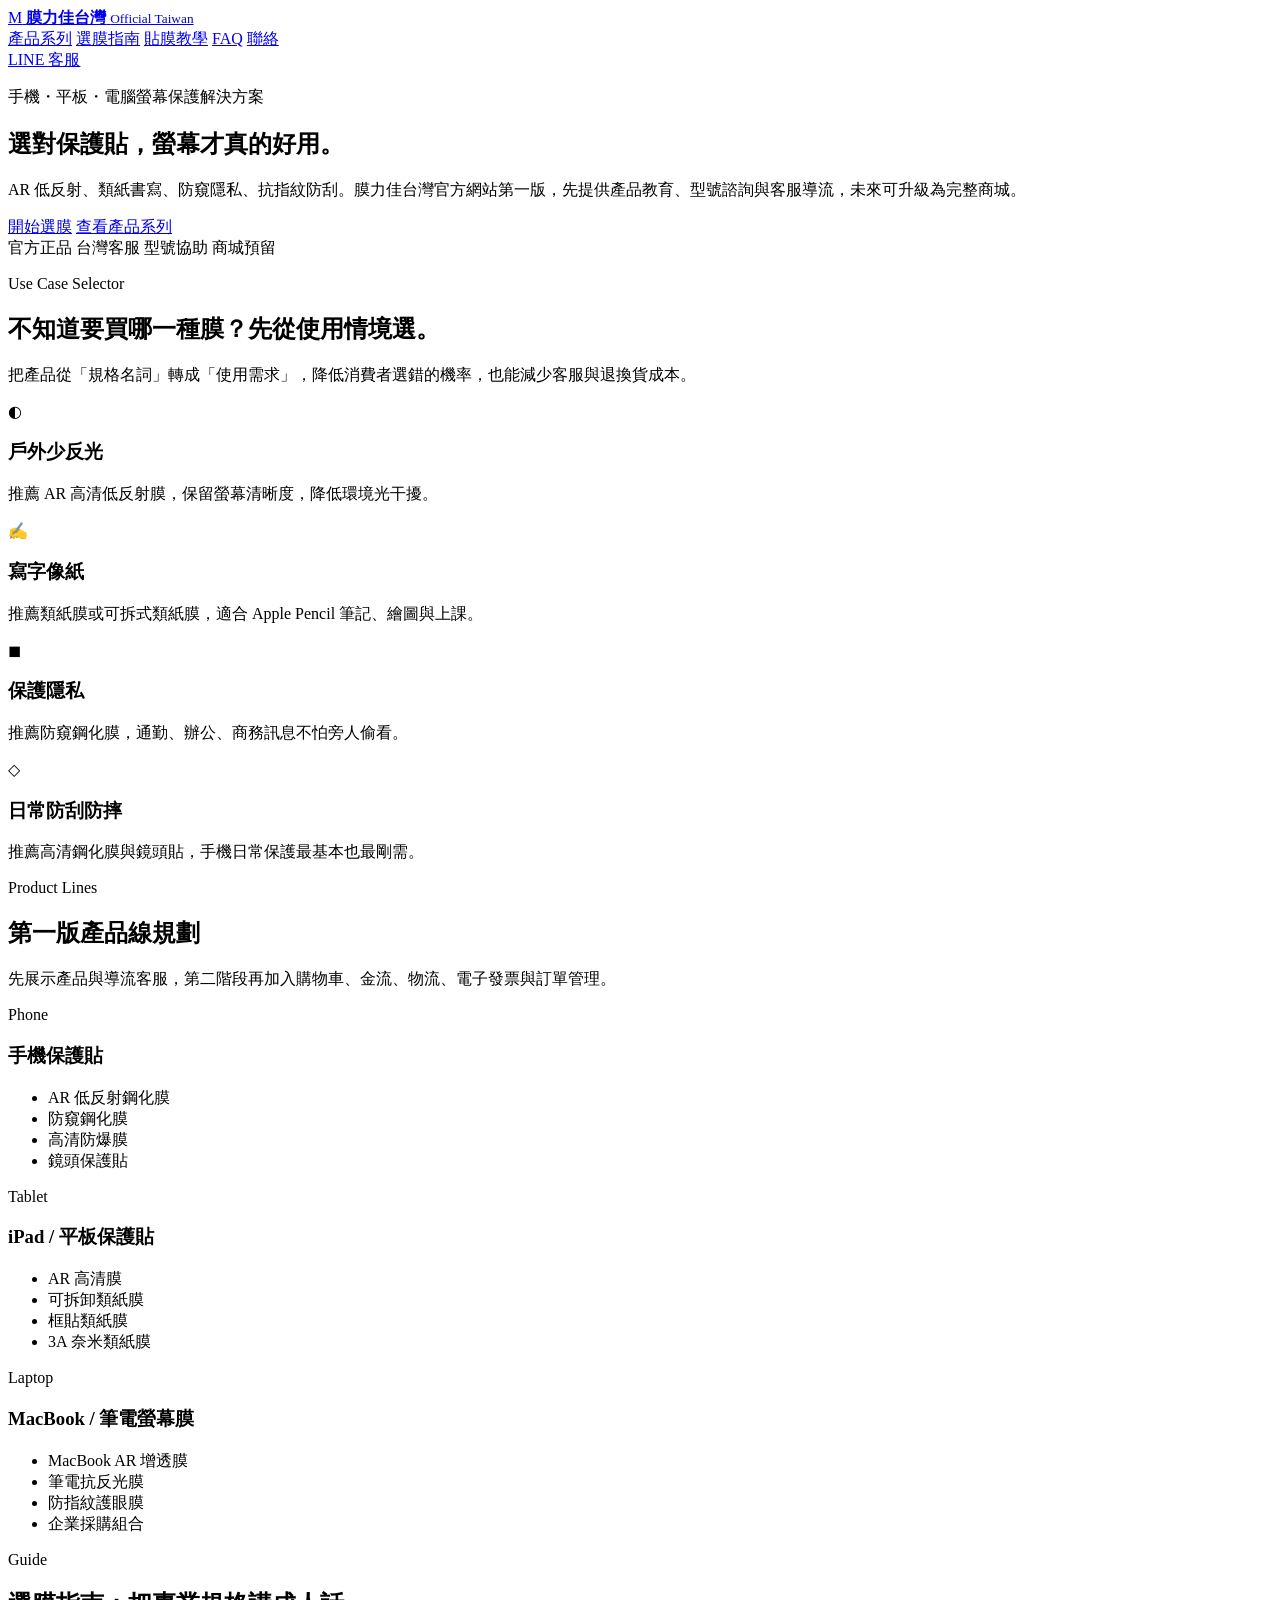
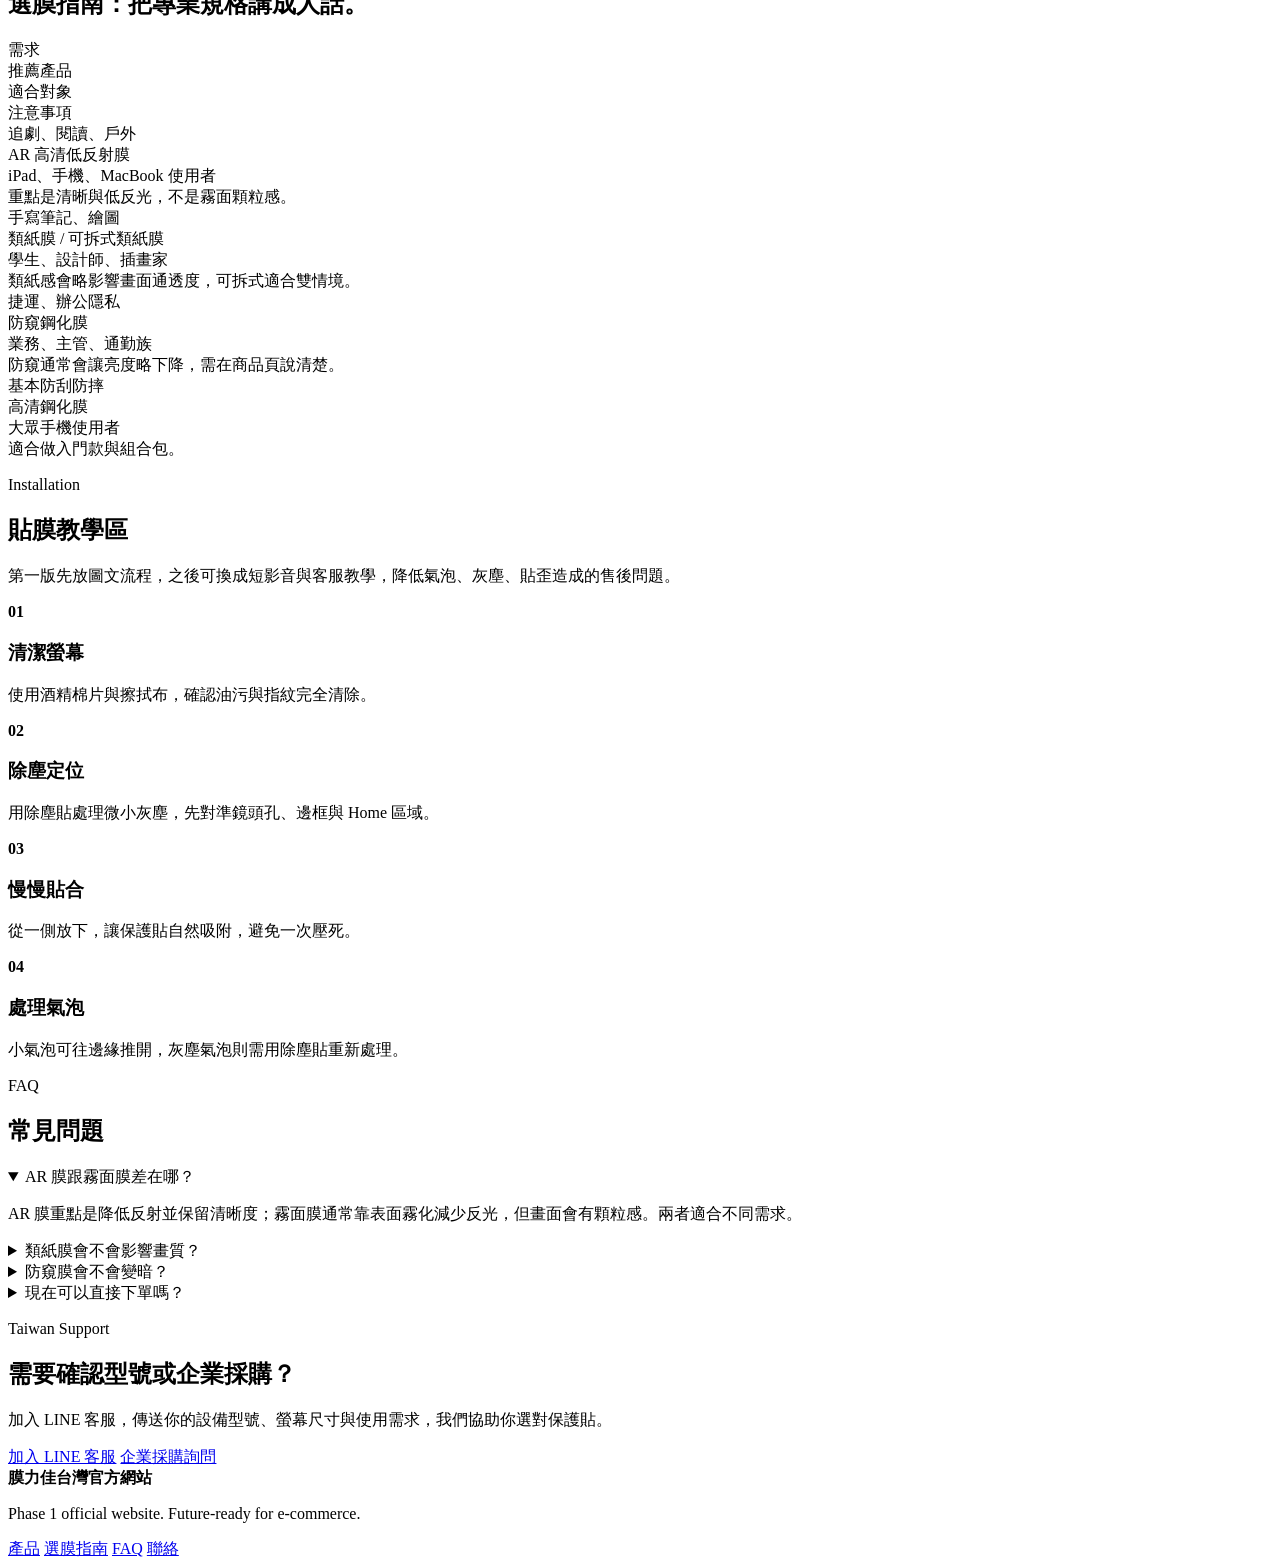
==== index.html @ b3de96ec "Add landing page" ====
<!doctype html>
<html lang="zh-Hant">
<head>
  <meta charset="utf-8" />
  <meta name="viewport" content="width=device-width, initial-scale=1" />
  <title>膜力佳台灣官方網站｜手機・iPad・MacBook 保護貼</title>
  <meta name="description" content="膜力佳台灣官方網站第一版。手機、iPad、MacBook、筆電專用保護貼，提供 AR 低反射、類紙膜、防窺膜、高清鋼化膜與未來官方商城規劃。" />
  <meta property="og:title" content="膜力佳台灣官方網站｜選對保護貼，螢幕才真的好用" />
  <meta property="og:description" content="AR 低反射、類紙書寫、防窺隱私、抗指紋防刮，依照設備與使用情境精準選膜。" />
  <meta property="og:type" content="website" />
  <link rel="stylesheet" href="styles.css" />
</head>
<body>
  <header class="site-header">
    <a class="brand" href="#top" aria-label="回到首頁">
      <span class="brand-mark">M</span>
      <span>
        <strong>膜力佳台灣</strong>
        <small>Official Taiwan</small>
      </span>
    </a>
    <nav class="main-nav" aria-label="主要導覽">
      <a href="#products">產品系列</a>
      <a href="#guide">選膜指南</a>
      <a href="#tutorial">貼膜教學</a>
      <a href="#faq">FAQ</a>
      <a href="#contact">聯絡</a>
    </nav>
    <a class="nav-cta" href="#contact">LINE 客服</a>
  </header>

  <main id="top">
    <section class="hero section-shell">
      <div class="hero-copy">
        <p class="eyebrow">手機・平板・電腦螢幕保護解決方案</p>
        <h1>選對保護貼，螢幕才真的好用。</h1>
        <p class="hero-lead">AR 低反射、類紙書寫、防窺隱私、抗指紋防刮。膜力佳台灣官方網站第一版，先提供產品教育、型號諮詢與客服導流，未來可升級為完整商城。</p>
        <div class="hero-actions">
          <a class="button primary" href="#selector">開始選膜</a>
          <a class="button ghost" href="#products">查看產品系列</a>
        </div>
        <div class="trust-row" aria-label="服務特色">
          <span>官方正品</span>
          <span>台灣客服</span>
          <span>型號協助</span>
          <span>商城預留</span>
        </div>
      </div>
      <div class="hero-visual" aria-hidden="true">
        <div class="device phone"><span></span></div>
        <div class="device tablet"><span></span></div>
        <div class="device laptop"><span></span></div>
        <div class="light-ring"></div>
      </div>
    </section>

    <section id="selector" class="section-shell selector-section">
      <div class="section-heading">
        <p class="eyebrow">Use Case Selector</p>
        <h2>不知道要買哪一種膜？先從使用情境選。</h2>
        <p>把產品從「規格名詞」轉成「使用需求」，降低消費者選錯的機率，也能減少客服與退換貨成本。</p>
      </div>
      <div class="usecase-grid">
        <article class="usecase-card">
          <span class="icon">◐</span>
          <h3>戶外少反光</h3>
          <p>推薦 AR 高清低反射膜，保留螢幕清晰度，降低環境光干擾。</p>
        </article>
        <article class="usecase-card">
          <span class="icon">✍</span>
          <h3>寫字像紙</h3>
          <p>推薦類紙膜或可拆式類紙膜，適合 Apple Pencil 筆記、繪圖與上課。</p>
        </article>
        <article class="usecase-card">
          <span class="icon">◼</span>
          <h3>保護隱私</h3>
          <p>推薦防窺鋼化膜，通勤、辦公、商務訊息不怕旁人偷看。</p>
        </article>
        <article class="usecase-card">
          <span class="icon">◇</span>
          <h3>日常防刮防摔</h3>
          <p>推薦高清鋼化膜與鏡頭貼，手機日常保護最基本也最剛需。</p>
        </article>
      </div>
    </section>

    <section id="products" class="section-shell products-section">
      <div class="section-heading split-heading">
        <div>
          <p class="eyebrow">Product Lines</p>
          <h2>第一版產品線規劃</h2>
        </div>
        <p>先展示產品與導流客服，第二階段再加入購物車、金流、物流、電子發票與訂單管理。</p>
      </div>
      <div class="category-grid">
        <article class="category-card dark">
          <p>Phone</p>
          <h3>手機保護貼</h3>
          <ul>
            <li>AR 低反射鋼化膜</li>
            <li>防窺鋼化膜</li>
            <li>高清防爆膜</li>
            <li>鏡頭保護貼</li>
          </ul>
        </article>
        <article class="category-card blue">
          <p>Tablet</p>
          <h3>iPad / 平板保護貼</h3>
          <ul>
            <li>AR 高清膜</li>
            <li>可拆卸類紙膜</li>
            <li>框貼類紙膜</li>
            <li>3A 奈米類紙膜</li>
          </ul>
        </article>
        <article class="category-card silver">
          <p>Laptop</p>
          <h3>MacBook / 筆電螢幕膜</h3>
          <ul>
            <li>MacBook AR 增透膜</li>
            <li>筆電抗反光膜</li>
            <li>防指紋護眼膜</li>
            <li>企業採購組合</li>
          </ul>
        </article>
      </div>
      <div id="product-list" class="product-grid" aria-live="polite"></div>
    </section>

    <section id="guide" class="section-shell guide-section">
      <div class="section-heading">
        <p class="eyebrow">Guide</p>
        <h2>選膜指南：把專業規格講成人話。</h2>
      </div>
      <div class="comparison-table" role="table" aria-label="保護貼功能比較">
        <div class="table-row table-head" role="row">
          <div>需求</div><div>推薦產品</div><div>適合對象</div><div>注意事項</div>
        </div>
        <div class="table-row" role="row">
          <div>追劇、閱讀、戶外</div><div>AR 高清低反射膜</div><div>iPad、手機、MacBook 使用者</div><div>重點是清晰與低反光，不是霧面顆粒感。</div>
        </div>
        <div class="table-row" role="row">
          <div>手寫筆記、繪圖</div><div>類紙膜 / 可拆式類紙膜</div><div>學生、設計師、插畫家</div><div>類紙感會略影響畫面通透度，可拆式適合雙情境。</div>
        </div>
        <div class="table-row" role="row">
          <div>捷運、辦公隱私</div><div>防窺鋼化膜</div><div>業務、主管、通勤族</div><div>防窺通常會讓亮度略下降，需在商品頁說清楚。</div>
        </div>
        <div class="table-row" role="row">
          <div>基本防刮防摔</div><div>高清鋼化膜</div><div>大眾手機使用者</div><div>適合做入門款與組合包。</div>
        </div>
      </div>
    </section>

    <section id="tutorial" class="section-shell tutorial-section">
      <div class="section-heading split-heading">
        <div>
          <p class="eyebrow">Installation</p>
          <h2>貼膜教學區</h2>
        </div>
        <p>第一版先放圖文流程，之後可換成短影音與客服教學，降低氣泡、灰塵、貼歪造成的售後問題。</p>
      </div>
      <div class="steps">
        <article><strong>01</strong><h3>清潔螢幕</h3><p>使用酒精棉片與擦拭布，確認油污與指紋完全清除。</p></article>
        <article><strong>02</strong><h3>除塵定位</h3><p>用除塵貼處理微小灰塵，先對準鏡頭孔、邊框與 Home 區域。</p></article>
        <article><strong>03</strong><h3>慢慢貼合</h3><p>從一側放下，讓保護貼自然吸附，避免一次壓死。</p></article>
        <article><strong>04</strong><h3>處理氣泡</h3><p>小氣泡可往邊緣推開，灰塵氣泡則需用除塵貼重新處理。</p></article>
      </div>
    </section>

    <section id="faq" class="section-shell faq-section">
      <div class="section-heading">
        <p class="eyebrow">FAQ</p>
        <h2>常見問題</h2>
      </div>
      <div class="faq-list">
        <details open>
          <summary>AR 膜跟霧面膜差在哪？</summary>
          <p>AR 膜重點是降低反射並保留清晰度；霧面膜通常靠表面霧化減少反光，但畫面會有顆粒感。兩者適合不同需求。</p>
        </details>
        <details>
          <summary>類紙膜會不會影響畫質？</summary>
          <p>會有一定程度影響，因為類紙膜需要摩擦感。若你常看影片，建議選可拆式類紙膜或 AR 高清膜。</p>
        </details>
        <details>
          <summary>防窺膜會不會變暗？</summary>
          <p>防窺膜因為視角控制，通常會讓亮度略下降。商品頁會清楚標示適合情境與限制。</p>
        </details>
        <details>
          <summary>現在可以直接下單嗎？</summary>
          <p>第一版是官方展示網站，先提供產品介紹與客服詢問。第二階段會加入購物車、金流、物流與訂單查詢。</p>
        </details>
      </div>
    </section>

    <section id="contact" class="section-shell contact-section">
      <div class="contact-card">
        <div>
          <p class="eyebrow">Taiwan Support</p>
          <h2>需要確認型號或企業採購？</h2>
          <p>加入 LINE 客服，傳送你的設備型號、螢幕尺寸與使用需求，我們協助你選對保護貼。</p>
        </div>
        <div class="contact-actions">
          <a class="button primary" href="https://line.me/R/ti/p/@your-line-id" target="_blank" rel="noopener">加入 LINE 客服</a>
          <a class="button ghost" href="mailto:buzzdesign2023@gmail.com">企業採購詢問</a>
        </div>
      </div>
    </section>
  </main>

  <footer class="site-footer">
    <div>
      <strong>膜力佳台灣官方網站</strong>
      <p>Phase 1 official website. Future-ready for e-commerce.</p>
    </div>
    <div class="footer-links">
      <a href="#products">產品</a>
      <a href="#guide">選膜指南</a>
      <a href="#faq">FAQ</a>
      <a href="#contact">聯絡</a>
    </div>
  </footer>
  <script src="products.js"></script>
</body>
</html>
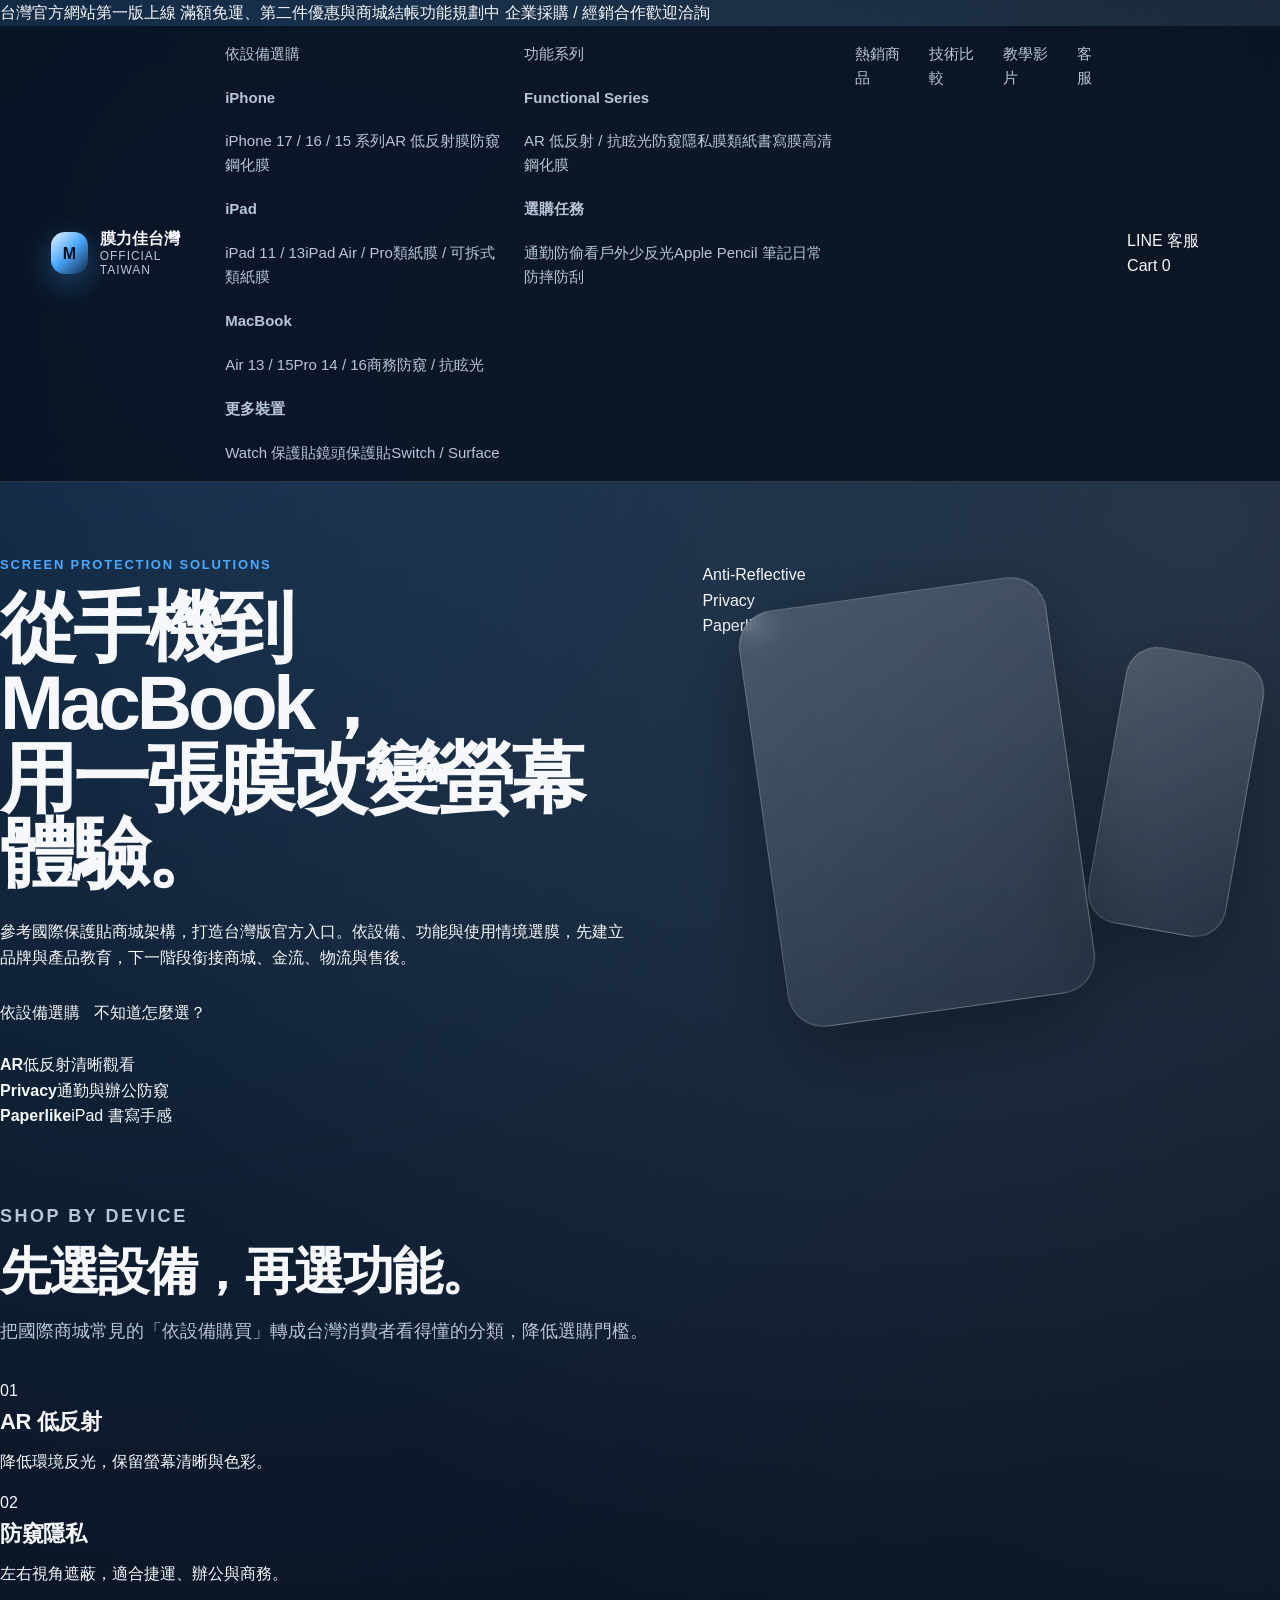
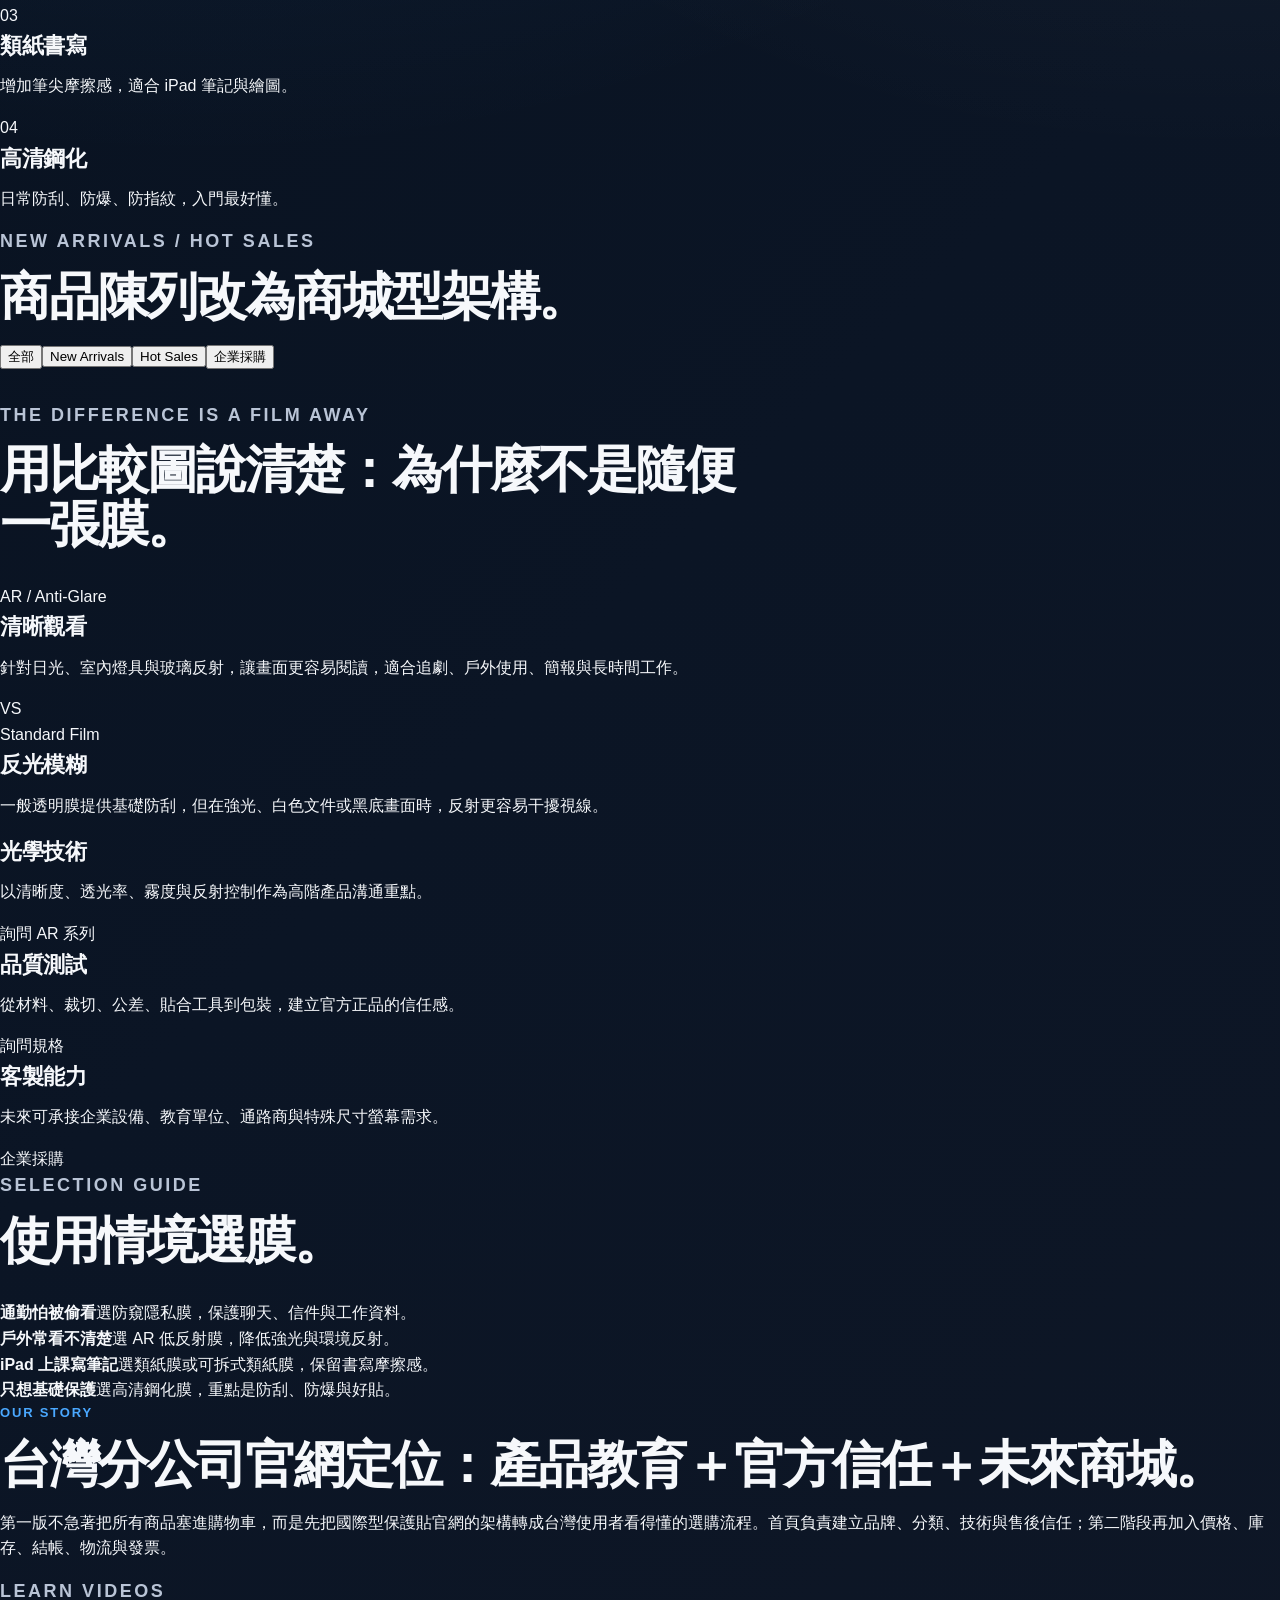
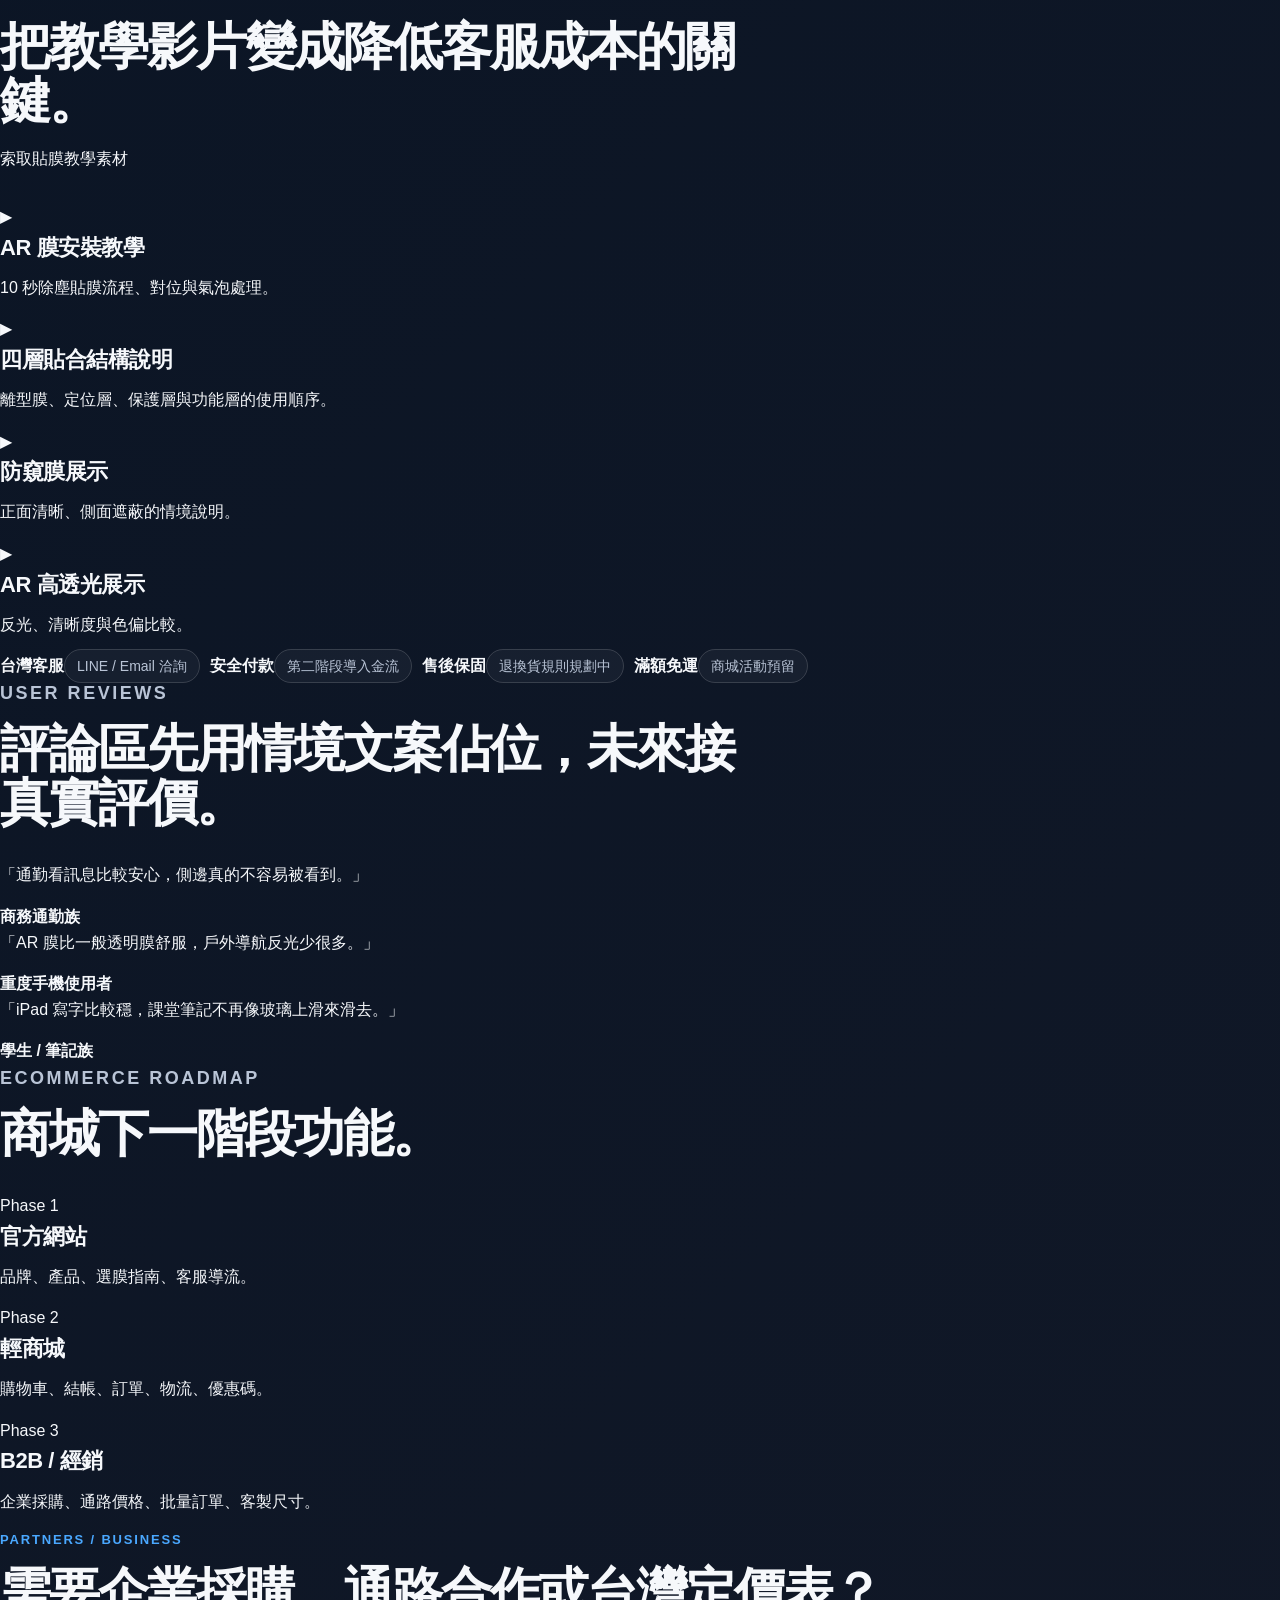
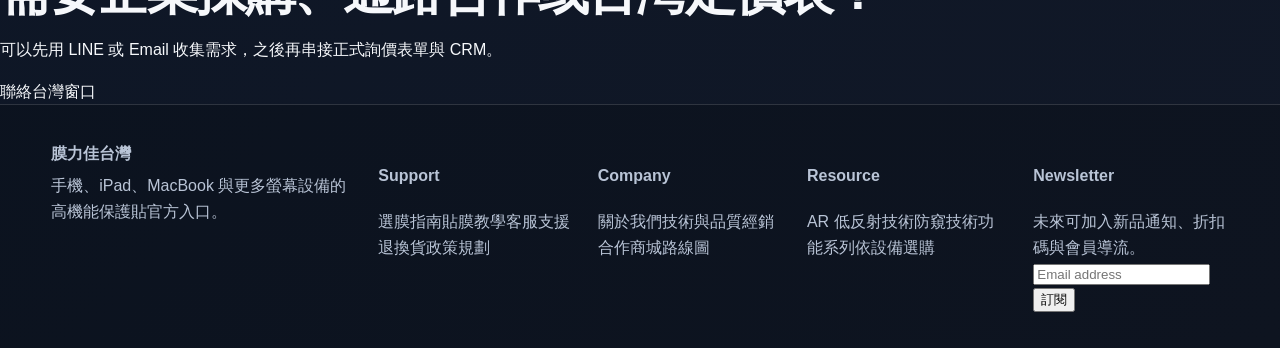
==== commit 58abcf30: "Update homepage structure inspired by LUSA site" ====
--- a/index.html
+++ b/index.html
@@ -3,222 +3,99 @@
 <head>
   <meta charset="utf-8" />
   <meta name="viewport" content="width=device-width, initial-scale=1" />
-  <title>膜力佳台灣官方網站｜手機・iPad・MacBook 保護貼</title>
-  <meta name="description" content="膜力佳台灣官方網站第一版。手機、iPad、MacBook、筆電專用保護貼，提供 AR 低反射、類紙膜、防窺膜、高清鋼化膜與未來官方商城規劃。" />
-  <meta property="og:title" content="膜力佳台灣官方網站｜選對保護貼，螢幕才真的好用" />
-  <meta property="og:description" content="AR 低反射、類紙書寫、防窺隱私、抗指紋防刮，依照設備與使用情境精準選膜。" />
+  <title>膜力佳台灣官方網站｜手機・iPad・MacBook 高機能保護貼</title>
+  <meta name="description" content="膜力佳台灣官方網站。依設備與功能選購手機、iPad、MacBook、鏡頭與穿戴裝置保護貼，主打 AR 低反射、防窺隱私、類紙書寫與高清鋼化。" />
+  <meta property="og:title" content="膜力佳台灣｜選對保護貼，螢幕才真的好用" />
+  <meta property="og:description" content="AR 低反射、防窺隱私、類紙書寫、高清鋼化，依照設備與使用情境精準選膜。" />
   <meta property="og:type" content="website" />
   <link rel="stylesheet" href="styles.css" />
 </head>
 <body>
+  <div class="promo-bar" id="top">
+    <span>台灣官方網站第一版上線</span>
+    <span>滿額免運、第二件優惠與商城結帳功能規劃中</span>
+    <span>企業採購 / 經銷合作歡迎洽詢</span>
+  </div>
+
   <header class="site-header">
     <a class="brand" href="#top" aria-label="回到首頁">
       <span class="brand-mark">M</span>
-      <span>
-        <strong>膜力佳台灣</strong>
-        <small>Official Taiwan</small>
-      </span>
+      <span><strong>膜力佳台灣</strong><small>Official Taiwan</small></span>
     </a>
-    <nav class="main-nav" aria-label="主要導覽">
-      <a href="#products">產品系列</a>
-      <a href="#guide">選膜指南</a>
-      <a href="#tutorial">貼膜教學</a>
-      <a href="#faq">FAQ</a>
-      <a href="#contact">聯絡</a>
+    <nav class="main-nav" aria-label="主選單">
+      <div class="nav-item has-menu">
+        <a href="#devices">依設備選購</a>
+        <div class="mega-menu">
+          <div><h4>iPhone</h4><a href="#products">iPhone 17 / 16 / 15 系列</a><a href="#products">AR 低反射膜</a><a href="#products">防窺鋼化膜</a></div>
+          <div><h4>iPad</h4><a href="#products">iPad 11 / 13</a><a href="#products">iPad Air / Pro</a><a href="#products">類紙膜 / 可拆式類紙膜</a></div>
+          <div><h4>MacBook</h4><a href="#products">Air 13 / 15</a><a href="#products">Pro 14 / 16</a><a href="#products">商務防窺 / 抗眩光</a></div>
+          <div><h4>更多裝置</h4><a href="#products">Watch 保護貼</a><a href="#products">鏡頭保護貼</a><a href="#products">Switch / Surface</a></div>
+        </div>
+      </div>
+      <div class="nav-item has-menu">
+        <a href="#series">功能系列</a>
+        <div class="mega-menu compact">
+          <div><h4>Functional Series</h4><a href="#technology">AR 低反射 / 抗眩光</a><a href="#technology">防窺隱私膜</a><a href="#technology">類紙書寫膜</a><a href="#technology">高清鋼化膜</a></div>
+          <div><h4>選購任務</h4><a href="#guide">通勤防偷看</a><a href="#guide">戶外少反光</a><a href="#guide">Apple Pencil 筆記</a><a href="#guide">日常防摔防刮</a></div>
+        </div>
+      </div>
+      <a href="#products">熱銷商品</a><a href="#technology">技術比較</a><a href="#learn">教學影片</a><a href="#support">客服</a>
     </nav>
-    <a class="nav-cta" href="#contact">LINE 客服</a>
+    <div class="header-actions"><a class="text-link" href="#support">LINE 客服</a><a class="cart-pill" href="#roadmap">Cart 0</a></div>
   </header>
 
-  <main id="top">
-    <section class="hero section-shell">
+  <main>
+    <section class="hero section-pad">
       <div class="hero-copy">
-        <p class="eyebrow">手機・平板・電腦螢幕保護解決方案</p>
-        <h1>選對保護貼，螢幕才真的好用。</h1>
-        <p class="hero-lead">AR 低反射、類紙書寫、防窺隱私、抗指紋防刮。膜力佳台灣官方網站第一版，先提供產品教育、型號諮詢與客服導流，未來可升級為完整商城。</p>
-        <div class="hero-actions">
-          <a class="button primary" href="#selector">開始選膜</a>
-          <a class="button ghost" href="#products">查看產品系列</a>
-        </div>
-        <div class="trust-row" aria-label="服務特色">
-          <span>官方正品</span>
-          <span>台灣客服</span>
-          <span>型號協助</span>
-          <span>商城預留</span>
-        </div>
+        <p class="eyebrow">SCREEN PROTECTION SOLUTIONS</p>
+        <h1>從手機到 MacBook，<br />用一張膜改變螢幕體驗。</h1>
+        <p class="lead">參考國際保護貼商城架構，打造台灣版官方入口。依設備、功能與使用情境選膜，先建立品牌與產品教育，下一階段銜接商城、金流、物流與售後。</p>
+        <div class="hero-actions"><a class="btn primary" href="#devices">依設備選購</a><a class="btn ghost" href="#guide">不知道怎麼選？</a></div>
+        <div class="hero-metrics"><div><strong>AR</strong><span>低反射清晰觀看</span></div><div><strong>Privacy</strong><span>通勤與辦公防窺</span></div><div><strong>Paperlike</strong><span>iPad 書寫手感</span></div></div>
       </div>
-      <div class="hero-visual" aria-hidden="true">
-        <div class="device phone"><span></span></div>
-        <div class="device tablet"><span></span></div>
-        <div class="device laptop"><span></span></div>
-        <div class="light-ring"></div>
-      </div>
+      <div class="hero-visual" aria-label="膜力佳產品示意"><div class="device phone"></div><div class="device tablet"></div><div class="film-layer layer-one">Anti-Reflective</div><div class="film-layer layer-two">Privacy</div><div class="film-layer layer-three">Paperlike</div></div>
     </section>
 
-    <section id="selector" class="section-shell selector-section">
-      <div class="section-heading">
-        <p class="eyebrow">Use Case Selector</p>
-        <h2>不知道要買哪一種膜？先從使用情境選。</h2>
-        <p>把產品從「規格名詞」轉成「使用需求」，降低消費者選錯的機率，也能減少客服與退換貨成本。</p>
-      </div>
-      <div class="usecase-grid">
-        <article class="usecase-card">
-          <span class="icon">◐</span>
-          <h3>戶外少反光</h3>
-          <p>推薦 AR 高清低反射膜，保留螢幕清晰度，降低環境光干擾。</p>
-        </article>
-        <article class="usecase-card">
-          <span class="icon">✍</span>
-          <h3>寫字像紙</h3>
-          <p>推薦類紙膜或可拆式類紙膜，適合 Apple Pencil 筆記、繪圖與上課。</p>
-        </article>
-        <article class="usecase-card">
-          <span class="icon">◼</span>
-          <h3>保護隱私</h3>
-          <p>推薦防窺鋼化膜，通勤、辦公、商務訊息不怕旁人偷看。</p>
-        </article>
-        <article class="usecase-card">
-          <span class="icon">◇</span>
-          <h3>日常防刮防摔</h3>
-          <p>推薦高清鋼化膜與鏡頭貼，手機日常保護最基本也最剛需。</p>
-        </article>
-      </div>
+    <section class="device-shop section-pad" id="devices">
+      <div class="section-heading"><p class="eyebrow">SHOP BY DEVICE</p><h2>先選設備，再選功能。</h2><p>把國際商城常見的「依設備購買」轉成台灣消費者看得懂的分類，降低選購門檻。</p></div>
+      <div class="device-grid" id="deviceGrid"></div>
     </section>
 
-    <section id="products" class="section-shell products-section">
-      <div class="section-heading split-heading">
-        <div>
-          <p class="eyebrow">Product Lines</p>
-          <h2>第一版產品線規劃</h2>
-        </div>
-        <p>先展示產品與導流客服，第二階段再加入購物車、金流、物流、電子發票與訂單管理。</p>
-      </div>
-      <div class="category-grid">
-        <article class="category-card dark">
-          <p>Phone</p>
-          <h3>手機保護貼</h3>
-          <ul>
-            <li>AR 低反射鋼化膜</li>
-            <li>防窺鋼化膜</li>
-            <li>高清防爆膜</li>
-            <li>鏡頭保護貼</li>
-          </ul>
-        </article>
-        <article class="category-card blue">
-          <p>Tablet</p>
-          <h3>iPad / 平板保護貼</h3>
-          <ul>
-            <li>AR 高清膜</li>
-            <li>可拆卸類紙膜</li>
-            <li>框貼類紙膜</li>
-            <li>3A 奈米類紙膜</li>
-          </ul>
-        </article>
-        <article class="category-card silver">
-          <p>Laptop</p>
-          <h3>MacBook / 筆電螢幕膜</h3>
-          <ul>
-            <li>MacBook AR 增透膜</li>
-            <li>筆電抗反光膜</li>
-            <li>防指紋護眼膜</li>
-            <li>企業採購組合</li>
-          </ul>
-        </article>
-      </div>
-      <div id="product-list" class="product-grid" aria-live="polite"></div>
+    <section class="series-strip" id="series">
+      <article><span>01</span><h3>AR 低反射</h3><p>降低環境反光，保留螢幕清晰與色彩。</p></article>
+      <article><span>02</span><h3>防窺隱私</h3><p>左右視角遮蔽，適合捷運、辦公與商務。</p></article>
+      <article><span>03</span><h3>類紙書寫</h3><p>增加筆尖摩擦感，適合 iPad 筆記與繪圖。</p></article>
+      <article><span>04</span><h3>高清鋼化</h3><p>日常防刮、防爆、防指紋，入門最好懂。</p></article>
     </section>
 
-    <section id="guide" class="section-shell guide-section">
-      <div class="section-heading">
-        <p class="eyebrow">Guide</p>
-        <h2>選膜指南：把專業規格講成人話。</h2>
-      </div>
-      <div class="comparison-table" role="table" aria-label="保護貼功能比較">
-        <div class="table-row table-head" role="row">
-          <div>需求</div><div>推薦產品</div><div>適合對象</div><div>注意事項</div>
-        </div>
-        <div class="table-row" role="row">
-          <div>追劇、閱讀、戶外</div><div>AR 高清低反射膜</div><div>iPad、手機、MacBook 使用者</div><div>重點是清晰與低反光，不是霧面顆粒感。</div>
-        </div>
-        <div class="table-row" role="row">
-          <div>手寫筆記、繪圖</div><div>類紙膜 / 可拆式類紙膜</div><div>學生、設計師、插畫家</div><div>類紙感會略影響畫面通透度，可拆式適合雙情境。</div>
-        </div>
-        <div class="table-row" role="row">
-          <div>捷運、辦公隱私</div><div>防窺鋼化膜</div><div>業務、主管、通勤族</div><div>防窺通常會讓亮度略下降，需在商品頁說清楚。</div>
-        </div>
-        <div class="table-row" role="row">
-          <div>基本防刮防摔</div><div>高清鋼化膜</div><div>大眾手機使用者</div><div>適合做入門款與組合包。</div>
-        </div>
-      </div>
+    <section class="products section-pad" id="products">
+      <div class="section-heading split"><div><p class="eyebrow">NEW ARRIVALS / HOT SALES</p><h2>商品陳列改為商城型架構。</h2></div><div class="tabs" role="tablist"><button class="tab active" data-filter="all">全部</button><button class="tab" data-filter="new">New Arrivals</button><button class="tab" data-filter="hot">Hot Sales</button><button class="tab" data-filter="business">企業採購</button></div></div>
+      <div class="product-grid" id="productGrid"></div>
     </section>
 
-    <section id="tutorial" class="section-shell tutorial-section">
-      <div class="section-heading split-heading">
-        <div>
-          <p class="eyebrow">Installation</p>
-          <h2>貼膜教學區</h2>
-        </div>
-        <p>第一版先放圖文流程，之後可換成短影音與客服教學，降低氣泡、灰塵、貼歪造成的售後問題。</p>
-      </div>
-      <div class="steps">
-        <article><strong>01</strong><h3>清潔螢幕</h3><p>使用酒精棉片與擦拭布，確認油污與指紋完全清除。</p></article>
-        <article><strong>02</strong><h3>除塵定位</h3><p>用除塵貼處理微小灰塵，先對準鏡頭孔、邊框與 Home 區域。</p></article>
-        <article><strong>03</strong><h3>慢慢貼合</h3><p>從一側放下，讓保護貼自然吸附，避免一次壓死。</p></article>
-        <article><strong>04</strong><h3>處理氣泡</h3><p>小氣泡可往邊緣推開，灰塵氣泡則需用除塵貼重新處理。</p></article>
-      </div>
+    <section class="comparison section-pad" id="technology">
+      <div class="section-heading"><p class="eyebrow">THE DIFFERENCE IS A FILM AWAY</p><h2>用比較圖說清楚：為什麼不是隨便一張膜。</h2></div>
+      <div class="compare-card"><div class="compare-panel ar"><span>AR / Anti-Glare</span><h3>清晰觀看</h3><p>針對日光、室內燈具與玻璃反射，讓畫面更容易閱讀，適合追劇、戶外使用、簡報與長時間工作。</p></div><div class="compare-divider">VS</div><div class="compare-panel standard"><span>Standard Film</span><h3>反光模糊</h3><p>一般透明膜提供基礎防刮，但在強光、白色文件或黑底畫面時，反射更容易干擾視線。</p></div></div>
+      <div class="technology-grid"><article><h3>光學技術</h3><p>以清晰度、透光率、霧度與反射控制作為高階產品溝通重點。</p><a href="#support">詢問 AR 系列</a></article><article><h3>品質測試</h3><p>從材料、裁切、公差、貼合工具到包裝，建立官方正品的信任感。</p><a href="#support">詢問規格</a></article><article><h3>客製能力</h3><p>未來可承接企業設備、教育單位、通路商與特殊尺寸螢幕需求。</p><a href="#business">企業採購</a></article></div>
     </section>
 
-    <section id="faq" class="section-shell faq-section">
-      <div class="section-heading">
-        <p class="eyebrow">FAQ</p>
-        <h2>常見問題</h2>
-      </div>
-      <div class="faq-list">
-        <details open>
-          <summary>AR 膜跟霧面膜差在哪？</summary>
-          <p>AR 膜重點是降低反射並保留清晰度；霧面膜通常靠表面霧化減少反光，但畫面會有顆粒感。兩者適合不同需求。</p>
-        </details>
-        <details>
-          <summary>類紙膜會不會影響畫質？</summary>
-          <p>會有一定程度影響，因為類紙膜需要摩擦感。若你常看影片，建議選可拆式類紙膜或 AR 高清膜。</p>
-        </details>
-        <details>
-          <summary>防窺膜會不會變暗？</summary>
-          <p>防窺膜因為視角控制，通常會讓亮度略下降。商品頁會清楚標示適合情境與限制。</p>
-        </details>
-        <details>
-          <summary>現在可以直接下單嗎？</summary>
-          <p>第一版是官方展示網站，先提供產品介紹與客服詢問。第二階段會加入購物車、金流、物流與訂單查詢。</p>
-        </details>
-      </div>
-    </section>
+    <section class="guide section-pad" id="guide"><div class="section-heading"><p class="eyebrow">SELECTION GUIDE</p><h2>使用情境選膜。</h2></div><div class="guide-grid"><article><strong>通勤怕被偷看</strong><span>選防窺隱私膜，保護聊天、信件與工作資料。</span></article><article><strong>戶外常看不清楚</strong><span>選 AR 低反射膜，降低強光與環境反射。</span></article><article><strong>iPad 上課寫筆記</strong><span>選類紙膜或可拆式類紙膜，保留書寫摩擦感。</span></article><article><strong>只想基礎保護</strong><span>選高清鋼化膜，重點是防刮、防爆與好貼。</span></article></div></section>
 
-    <section id="contact" class="section-shell contact-section">
-      <div class="contact-card">
-        <div>
-          <p class="eyebrow">Taiwan Support</p>
-          <h2>需要確認型號或企業採購？</h2>
-          <p>加入 LINE 客服，傳送你的設備型號、螢幕尺寸與使用需求，我們協助你選對保護貼。</p>
-        </div>
-        <div class="contact-actions">
-          <a class="button primary" href="https://line.me/R/ti/p/@your-line-id" target="_blank" rel="noopener">加入 LINE 客服</a>
-          <a class="button ghost" href="mailto:buzzdesign2023@gmail.com">企業採購詢問</a>
-        </div>
-      </div>
-    </section>
+    <section class="story section-pad" id="about"><div class="story-card"><div><p class="eyebrow">OUR STORY</p><h2>台灣分公司官網定位：產品教育＋官方信任＋未來商城。</h2></div><p>第一版不急著把所有商品塞進購物車，而是先把國際型保護貼官網的架構轉成台灣使用者看得懂的選購流程。首頁負責建立品牌、分類、技術與售後信任；第二階段再加入價格、庫存、結帳、物流與發票。</p></div></section>
+
+    <section class="learn section-pad" id="learn"><div class="section-heading split"><div><p class="eyebrow">LEARN VIDEOS</p><h2>把教學影片變成降低客服成本的關鍵。</h2></div><a class="btn ghost dark" href="#support">索取貼膜教學素材</a></div><div class="video-grid"><article><span>▶</span><h3>AR 膜安裝教學</h3><p>10 秒除塵貼膜流程、對位與氣泡處理。</p></article><article><span>▶</span><h3>四層貼合結構說明</h3><p>離型膜、定位層、保護層與功能層的使用順序。</p></article><article><span>▶</span><h3>防窺膜展示</h3><p>正面清晰、側面遮蔽的情境說明。</p></article><article><span>▶</span><h3>AR 高透光展示</h3><p>反光、清晰度與色偏比較。</p></article></div></section>
+
+    <section class="trust-row" id="support"><div><strong>台灣客服</strong><span>LINE / Email 洽詢</span></div><div><strong>安全付款</strong><span>第二階段導入金流</span></div><div><strong>售後保固</strong><span>退換貨規則規劃中</span></div><div><strong>滿額免運</strong><span>商城活動預留</span></div></section>
+
+    <section class="reviews section-pad" id="best-sellers"><div class="section-heading"><p class="eyebrow">USER REVIEWS</p><h2>評論區先用情境文案佔位，未來接真實評價。</h2></div><div class="review-grid"><article><p>「通勤看訊息比較安心，側邊真的不容易被看到。」</p><strong>商務通勤族</strong></article><article><p>「AR 膜比一般透明膜舒服，戶外導航反光少很多。」</p><strong>重度手機使用者</strong></article><article><p>「iPad 寫字比較穩，課堂筆記不再像玻璃上滑來滑去。」</p><strong>學生 / 筆記族</strong></article></div></section>
+
+    <section class="roadmap section-pad" id="roadmap"><div class="section-heading"><p class="eyebrow">ECOMMERCE ROADMAP</p><h2>商城下一階段功能。</h2></div><div class="roadmap-grid"><article><span>Phase 1</span><h3>官方網站</h3><p>品牌、產品、選膜指南、客服導流。</p></article><article><span>Phase 2</span><h3>輕商城</h3><p>購物車、結帳、訂單、物流、優惠碼。</p></article><article><span>Phase 3</span><h3>B2B / 經銷</h3><p>企業採購、通路價格、批量訂單、客製尺寸。</p></article></div></section>
+
+    <section class="business-cta" id="business"><div><p class="eyebrow">PARTNERS / BUSINESS</p><h2>需要企業採購、通路合作或台灣定價表？</h2><p>可以先用 LINE 或 Email 收集需求，之後再串接正式詢價表單與 CRM。</p></div><a class="btn primary light" href="mailto:buzzdesign2023@gmail.com">聯絡台灣窗口</a></section>
   </main>
 
-  <footer class="site-footer">
-    <div>
-      <strong>膜力佳台灣官方網站</strong>
-      <p>Phase 1 official website. Future-ready for e-commerce.</p>
-    </div>
-    <div class="footer-links">
-      <a href="#products">產品</a>
-      <a href="#guide">選膜指南</a>
-      <a href="#faq">FAQ</a>
-      <a href="#contact">聯絡</a>
-    </div>
-  </footer>
+  <footer class="site-footer"><div class="footer-brand"><strong>膜力佳台灣</strong><p>手機、iPad、MacBook 與更多螢幕設備的高機能保護貼官方入口。</p></div><div><h4>Support</h4><a href="#guide">選膜指南</a><a href="#learn">貼膜教學</a><a href="#support">客服支援</a><a href="#roadmap">退換貨政策規劃</a></div><div><h4>Company</h4><a href="#about">關於我們</a><a href="#technology">技術與品質</a><a href="#business">經銷合作</a><a href="#roadmap">商城路線圖</a></div><div><h4>Resource</h4><a href="#technology">AR 低反射技術</a><a href="#technology">防窺技術</a><a href="#series">功能系列</a><a href="#devices">依設備選購</a></div><div class="newsletter"><h4>Newsletter</h4><p>未來可加入新品通知、折扣碼與會員導流。</p><form onsubmit="event.preventDefault(); alert('感謝訂閱，正式商城階段會啟用。');"><input type="email" placeholder="Email address" aria-label="Email address" /><button type="submit">訂閱</button></form></div></footer>
+
   <script src="products.js"></script>
 </body>
 </html>
--- a/styles.css
+++ b/styles.css
@@ -0,0 +1,198 @@
+:root {
+  --bg: #08111f;
+  --bg-soft: #0f1b2e;
+  --card: rgba(255, 255, 255, 0.08);
+  --card-strong: rgba(255, 255, 255, 0.13);
+  --text: #f6f8fb;
+  --muted: #b9c4d6;
+  --line: rgba(255, 255, 255, 0.14);
+  --blue: #4aa8ff;
+  --blue-dark: #1c4d88;
+  --silver: #e8eef6;
+  --shadow: 0 24px 80px rgba(0, 0, 0, 0.35);
+}
+* { box-sizing: border-box; }
+html { scroll-behavior: smooth; }
+body {
+  margin: 0;
+  font-family: -apple-system, BlinkMacSystemFont, "Segoe UI", "Noto Sans TC", "PingFang TC", sans-serif;
+  color: var(--text);
+  background:
+    radial-gradient(circle at 15% 5%, rgba(74, 168, 255, 0.22), transparent 30%),
+    radial-gradient(circle at 95% 10%, rgba(232, 238, 246, 0.12), transparent 26%),
+    linear-gradient(135deg, #07101d, #0b1525 44%, #111827);
+  line-height: 1.6;
+}
+a { color: inherit; text-decoration: none; }
+.site-header {
+  position: sticky;
+  top: 0;
+  z-index: 50;
+  display: flex;
+  align-items: center;
+  justify-content: space-between;
+  gap: 24px;
+  padding: 16px clamp(20px, 4vw, 56px);
+  background: rgba(8, 17, 31, 0.82);
+  backdrop-filter: blur(18px);
+  border-bottom: 1px solid var(--line);
+}
+.brand { display: inline-flex; align-items: center; gap: 12px; }
+.brand-mark {
+  width: 42px; height: 42px; border-radius: 14px;
+  display: grid; place-items: center;
+  font-weight: 800;
+  background: linear-gradient(135deg, #e9f5ff, #4aa8ff 48%, #10294a);
+  color: #07101d;
+  box-shadow: 0 10px 30px rgba(74, 168, 255, 0.35);
+}
+.brand strong, .brand small { display: block; line-height: 1.2; }
+.brand small { color: var(--muted); font-size: 12px; letter-spacing: .08em; text-transform: uppercase; }
+.main-nav { display: flex; gap: 22px; color: var(--muted); font-size: 15px; }
+.main-nav a:hover { color: var(--text); }
+.nav-cta, .button {
+  border: 1px solid var(--line);
+  border-radius: 999px;
+  padding: 10px 18px;
+  font-weight: 700;
+}
+.nav-cta { background: rgba(255,255,255,.08); }
+.section-shell {
+  width: min(1180px, calc(100% - 40px));
+  margin: 0 auto;
+  padding: 84px 0;
+}
+.hero {
+  min-height: 720px;
+  display: grid;
+  grid-template-columns: 1.05fr .95fr;
+  align-items: center;
+  gap: 64px;
+}
+.eyebrow {
+  margin: 0 0 14px;
+  color: var(--blue);
+  font-weight: 800;
+  text-transform: uppercase;
+  letter-spacing: .14em;
+  font-size: 13px;
+}
+h1, h2, h3, p { margin-top: 0; }
+h1 {
+  font-size: clamp(46px, 6vw, 82px);
+  line-height: .98;
+  letter-spacing: -0.055em;
+  margin-bottom: 28px;
+}
+h2 {
+  font-size: clamp(30px, 4vw, 52px);
+  line-height: 1.06;
+  letter-spacing: -0.04em;
+  margin-bottom: 18px;
+}
+h3 { font-size: 22px; margin-bottom: 10px; letter-spacing: -0.02em; }
+.hero-lead, .section-heading p, .split-heading > p, .contact-card p {
+  color: var(--muted);
+  font-size: 18px;
+}
+.hero-actions { display: flex; gap: 14px; flex-wrap: wrap; margin: 30px 0 26px; }
+.button { display: inline-flex; justify-content: center; align-items: center; min-height: 46px; transition: .2s ease; }
+.button.primary { background: var(--text); color: #08111f; border-color: var(--text); }
+.button.ghost { background: rgba(255,255,255,.06); color: var(--text); }
+.button:hover { transform: translateY(-2px); }
+.trust-row { display: flex; flex-wrap: wrap; gap: 10px; }
+.trust-row span {
+  padding: 8px 12px;
+  border: 1px solid var(--line);
+  border-radius: 999px;
+  color: var(--muted);
+  background: rgba(255,255,255,.04);
+  font-size: 14px;
+}
+.hero-visual { position: relative; min-height: 560px; }
+.device {
+  position: absolute;
+  border: 1px solid rgba(255,255,255,.22);
+  background: linear-gradient(145deg, rgba(255,255,255,.18), rgba(255,255,255,.04));
+  box-shadow: var(--shadow);
+  backdrop-filter: blur(12px);
+}
+.device span { position: absolute; inset: 14px; border-radius: inherit; background: radial-gradient(circle at 35% 20%, rgba(255,255,255,.38), transparent 28%), linear-gradient(135deg, rgba(74,168,255,.55), rgba(10,21,38,.86)); }
+.phone { width: 140px; height: 280px; border-radius: 32px; right: 34px; top: 90px; transform: rotate(10deg); }
+.phone span { border-radius: 24px; }
+.tablet { width: 310px; height: 420px; border-radius: 36px; left: 60px; top: 30px; transform: rotate(-8deg); }
+.tablet span { border-radius: 26px; }
+.laptop { width: 440px; height: 280px; border-radius: 22px; right: 20px; bottom: 10px; transform: rotate(3deg); }
+.laptop:after { content: ""; position: absolute; left: -28px; right: -28px; bottom: -28px; height: 30px; border-radius: 0 0 28px 28px; background: linear-gradient(90deg, #8794a7, #f4f7fb, #7f8da1); opacity: .7; }
+.laptop span { border-radius: 14px; }
+.light-ring { position: absolute; inset: 0; border-radius: 999px; border: 1px solid rgba(74,168,255,.22); transform: rotate(-18deg) scale(.92); filter: blur(.2px); }
+.section-heading { max-width: 760px; margin-bottom: 32px; }
+.split-heading { max-width: none; display: grid; grid-template-columns: .9fr .8fr; gap: 40px; align-items: end; }
+.usecase-grid, .category-grid, .product-grid, .steps { display: grid; gap: 18px; }
+.usecase-grid { grid-template-columns: repeat(4, 1fr); }
+.usecase-card, .product-card, .steps article, .contact-card, .faq-list details {
+  border: 1px solid var(--line);
+  background: var(--card);
+  border-radius: 28px;
+  padding: 24px;
+  box-shadow: 0 18px 48px rgba(0,0,0,.16);
+}
+.usecase-card .icon { display: inline-grid; place-items: center; width: 44px; height: 44px; border-radius: 16px; background: rgba(74,168,255,.12); color: var(--blue); margin-bottom: 18px; font-size: 22px; }
+.usecase-card p, .product-card p, .steps p, .faq-list p { color: var(--muted); }
+.category-grid { grid-template-columns: repeat(3, 1fr); margin-bottom: 24px; }
+.category-card { min-height: 310px; border-radius: 34px; padding: 28px; overflow: hidden; position: relative; border: 1px solid var(--line); }
+.category-card:after { content: ""; position: absolute; width: 200px; height: 200px; border-radius: 999px; right: -70px; bottom: -70px; background: rgba(255,255,255,.14); }
+.category-card p { color: rgba(255,255,255,.68); font-weight: 900; letter-spacing: .16em; text-transform: uppercase; }
+.category-card h3 { font-size: 30px; }
+.category-card ul { padding-left: 20px; color: rgba(255,255,255,.82); }
+.category-card.dark { background: linear-gradient(135deg, #111827, #1f2937); }
+.category-card.blue { background: linear-gradient(135deg, #0d3b66, #2563eb); }
+.category-card.silver { background: linear-gradient(135deg, #65758a, #dce6f2); color: #07101d; }
+.category-card.silver p, .category-card.silver ul { color: rgba(8,17,31,.72); }
+.product-grid { grid-template-columns: repeat(3, 1fr); margin-top: 28px; }
+.product-card { position: relative; overflow: hidden; }
+.product-card:before { content: ""; position: absolute; inset: 0 0 auto; height: 4px; background: linear-gradient(90deg, var(--blue), rgba(255,255,255,.55)); }
+.product-card .tag-row { display: flex; flex-wrap: wrap; gap: 8px; margin: 18px 0; }
+.product-card .tag-row span { font-size: 12px; padding: 6px 9px; border-radius: 999px; background: rgba(74,168,255,.12); color: #bfe2ff; }
+.product-card .status { color: var(--silver); font-size: 14px; font-weight: 800; }
+.comparison-table { border: 1px solid var(--line); border-radius: 28px; overflow: hidden; background: rgba(255,255,255,.06); }
+.table-row { display: grid; grid-template-columns: .9fr 1fr 1fr 1.3fr; border-bottom: 1px solid var(--line); }
+.table-row:last-child { border-bottom: 0; }
+.table-row > div { padding: 18px; color: var(--muted); }
+.table-head { background: rgba(255,255,255,.1); font-weight: 900; }
+.table-head > div, .table-row > div:nth-child(2) { color: var(--text); }
+.steps { grid-template-columns: repeat(4, 1fr); }
+.steps strong { display: block; color: var(--blue); font-size: 34px; margin-bottom: 24px; }
+.faq-list { display: grid; gap: 12px; max-width: 900px; }
+.faq-list details { padding: 0; }
+.faq-list summary { cursor: pointer; padding: 22px 24px; font-weight: 800; }
+.faq-list p { padding: 0 24px 22px; margin: 0; }
+.contact-card { display: grid; grid-template-columns: 1fr auto; align-items: center; gap: 24px; background: linear-gradient(135deg, rgba(74,168,255,.18), rgba(255,255,255,.08)); }
+.contact-actions { display: flex; gap: 12px; flex-wrap: wrap; }
+.site-footer { display: flex; justify-content: space-between; gap: 24px; padding: 36px clamp(20px, 4vw, 56px); border-top: 1px solid var(--line); color: var(--muted); background: rgba(0,0,0,.18); }
+.site-footer p { margin: 6px 0 0; }
+.footer-links { display: flex; gap: 16px; flex-wrap: wrap; }
+@media (max-width: 980px) {
+  .main-nav { display: none; }
+  .hero { grid-template-columns: 1fr; min-height: auto; padding-top: 70px; }
+  .hero-visual { min-height: 420px; }
+  .usecase-grid, .category-grid, .product-grid, .steps { grid-template-columns: repeat(2, 1fr); }
+  .split-heading, .contact-card { grid-template-columns: 1fr; }
+  .table-row { grid-template-columns: 1fr; }
+  .table-head { display: none; }
+  .table-row > div { border-bottom: 1px solid var(--line); }
+  .table-row > div:last-child { border-bottom: 0; }
+}
+@media (max-width: 640px) {
+  .site-header { padding: 14px 18px; }
+  .nav-cta { display: none; }
+  .section-shell { width: min(100% - 28px, 1180px); padding: 58px 0; }
+  .hero-actions, .contact-actions { flex-direction: column; }
+  .button { width: 100%; }
+  .usecase-grid, .category-grid, .product-grid, .steps { grid-template-columns: 1fr; }
+  .hero-visual { min-height: 360px; }
+  .tablet { width: 230px; height: 320px; left: 10px; }
+  .laptop { width: 300px; height: 200px; right: 0; }
+  .phone { right: 10px; width: 100px; height: 205px; }
+  .site-footer { flex-direction: column; }
+}
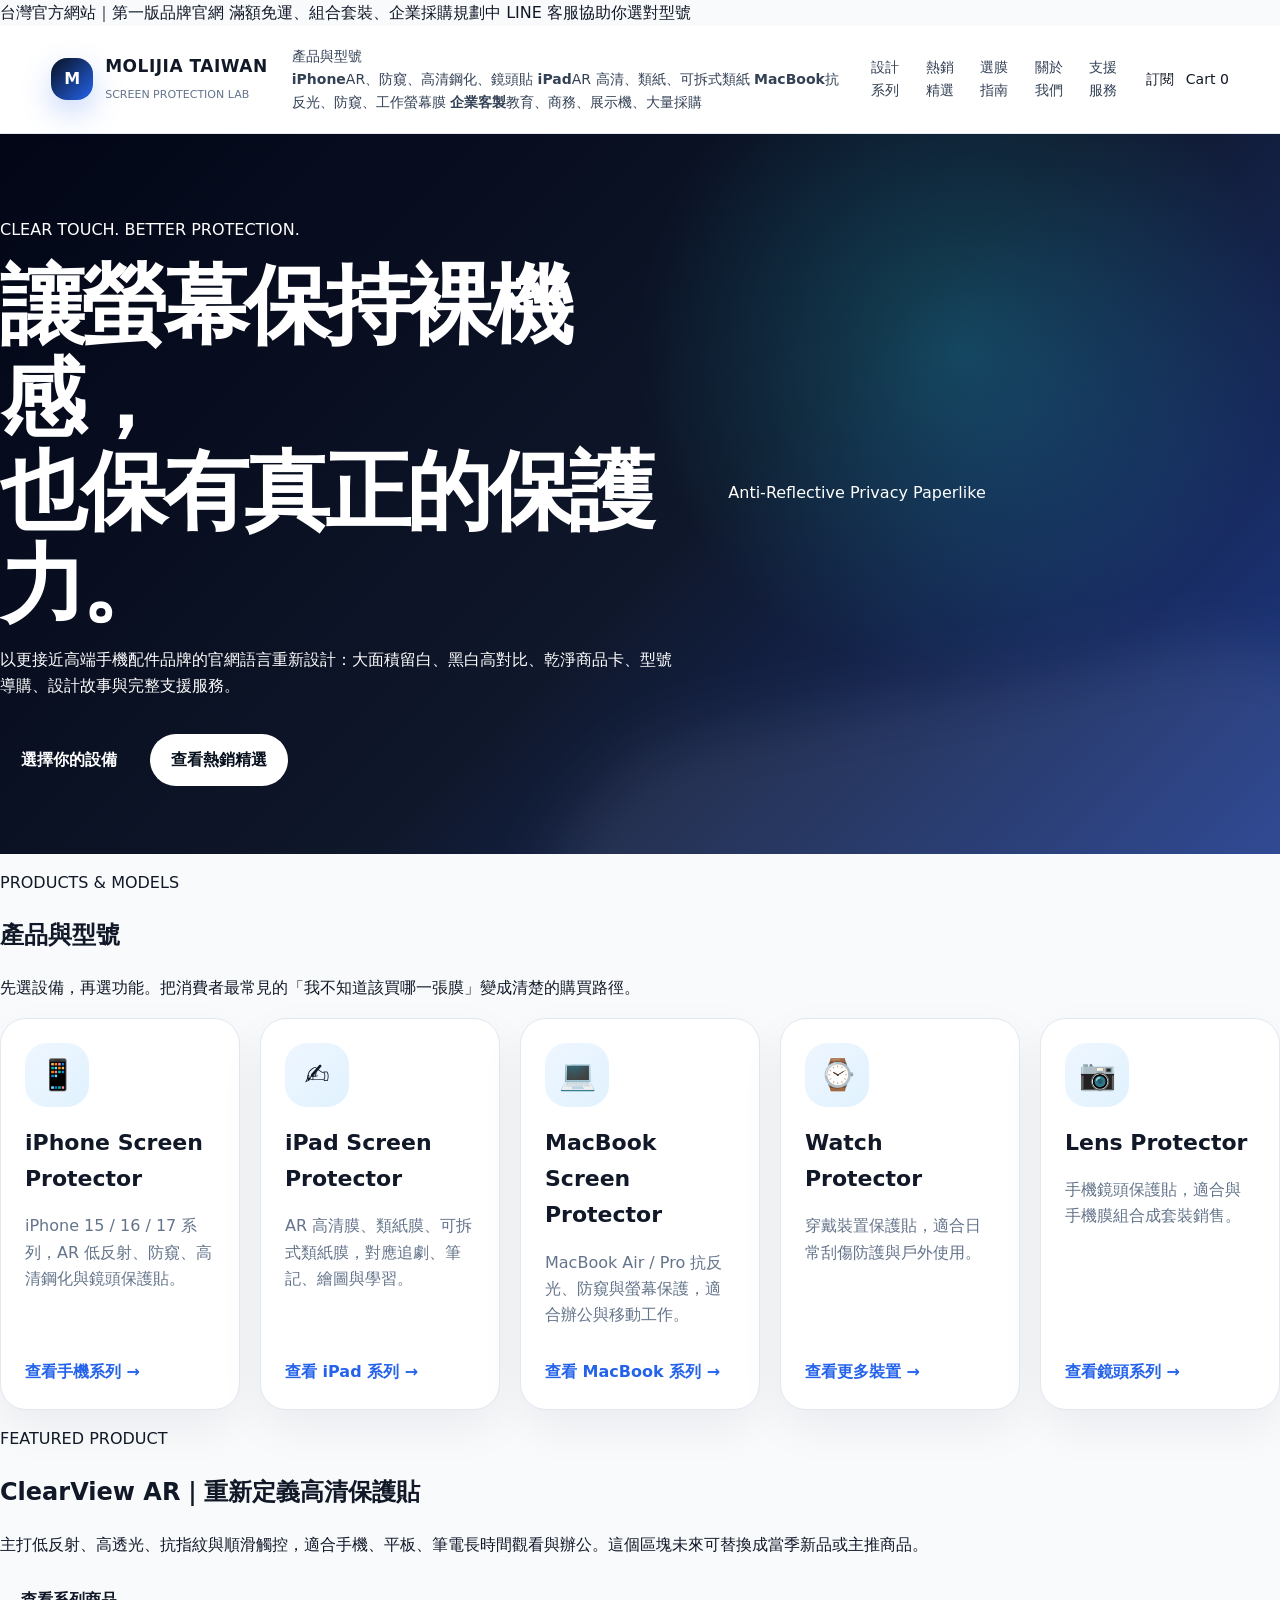
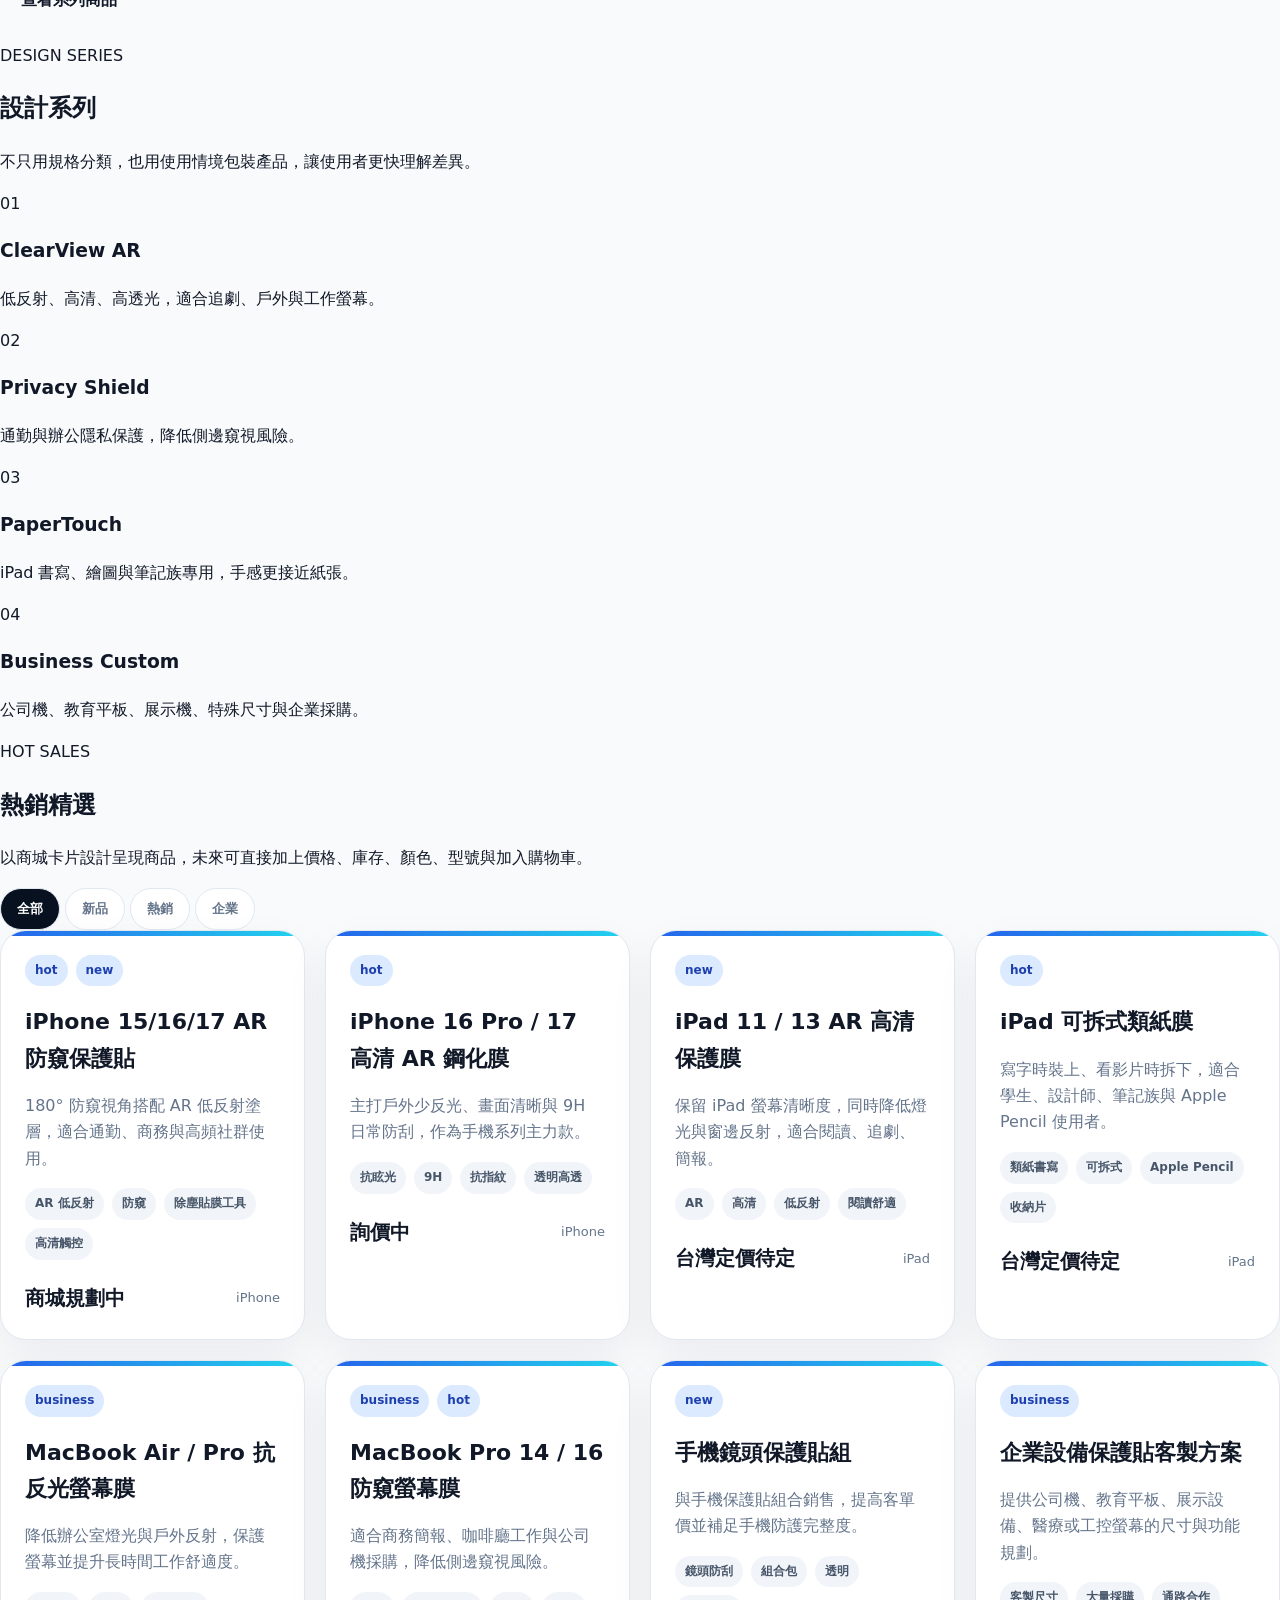
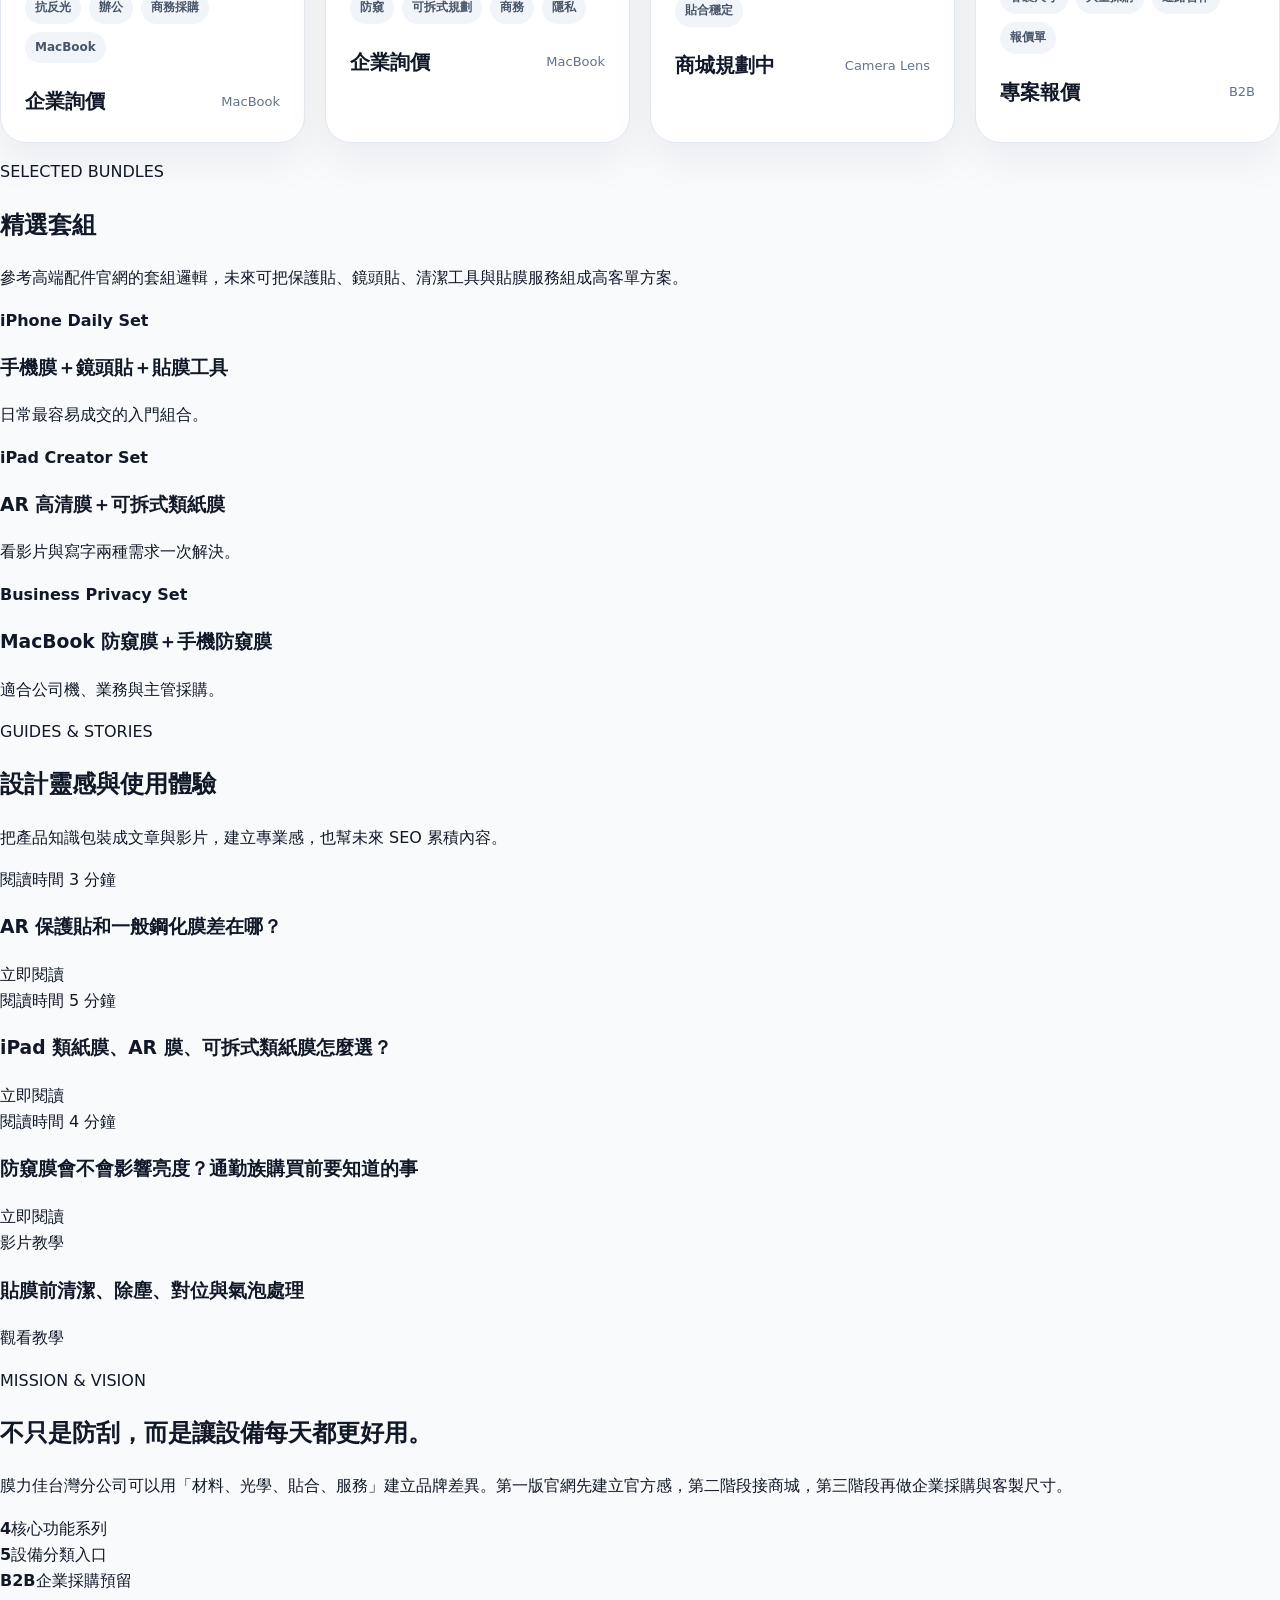
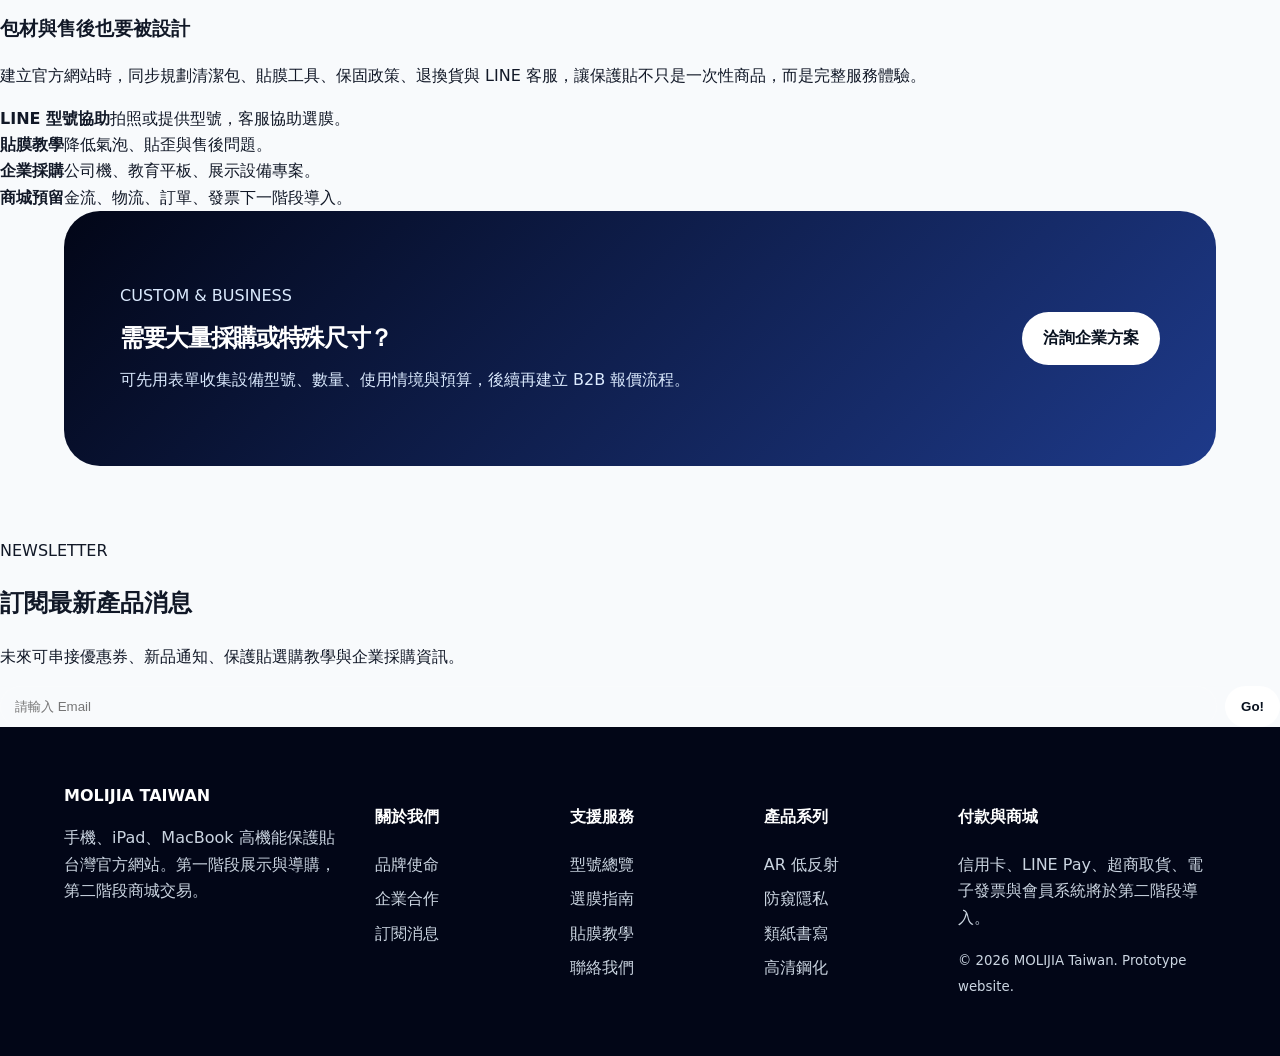
==== commit c4652875: "Redesign homepage in premium accessory brand style" ====
--- a/index.html
+++ b/index.html
@@ -3,99 +3,274 @@
 <head>
   <meta charset="utf-8" />
   <meta name="viewport" content="width=device-width, initial-scale=1" />
-  <title>膜力佳台灣官方網站｜手機・iPad・MacBook 高機能保護貼</title>
-  <meta name="description" content="膜力佳台灣官方網站。依設備與功能選購手機、iPad、MacBook、鏡頭與穿戴裝置保護貼，主打 AR 低反射、防窺隱私、類紙書寫與高清鋼化。" />
-  <meta property="og:title" content="膜力佳台灣｜選對保護貼，螢幕才真的好用" />
-  <meta property="og:description" content="AR 低反射、防窺隱私、類紙書寫、高清鋼化，依照設備與使用情境精準選膜。" />
+  <title>膜力佳台灣官方網站｜高機能螢幕保護貼</title>
+  <meta name="description" content="膜力佳台灣官方網站。參考高端手機配件品牌的官網架構，提供手機、iPad、MacBook 保護貼選購、熱銷商品、客製方案與企業採購服務。" />
+  <meta property="og:title" content="膜力佳台灣｜螢幕保護貼官方網站" />
+  <meta property="og:description" content="AR 低反射、防窺隱私、類紙書寫、高清鋼化，依照設備與情境選對保護貼。" />
   <meta property="og:type" content="website" />
   <link rel="stylesheet" href="styles.css" />
 </head>
 <body>
-  <div class="promo-bar" id="top">
-    <span>台灣官方網站第一版上線</span>
-    <span>滿額免運、第二件優惠與商城結帳功能規劃中</span>
-    <span>企業採購 / 經銷合作歡迎洽詢</span>
+  <div class="topline" id="top">
+    <span>台灣官方網站｜第一版品牌官網</span>
+    <span>滿額免運、組合套裝、企業採購規劃中</span>
+    <span>LINE 客服協助你選對型號</span>
   </div>
 
   <header class="site-header">
-    <a class="brand" href="#top" aria-label="回到首頁">
+    <a class="brand" href="#top" aria-label="膜力佳台灣首頁">
       <span class="brand-mark">M</span>
-      <span><strong>膜力佳台灣</strong><small>Official Taiwan</small></span>
+      <span>
+        <strong>MOLIJIA TAIWAN</strong>
+        <small>SCREEN PROTECTION LAB</small>
+      </span>
     </a>
+
     <nav class="main-nav" aria-label="主選單">
-      <div class="nav-item has-menu">
-        <a href="#devices">依設備選購</a>
-        <div class="mega-menu">
-          <div><h4>iPhone</h4><a href="#products">iPhone 17 / 16 / 15 系列</a><a href="#products">AR 低反射膜</a><a href="#products">防窺鋼化膜</a></div>
-          <div><h4>iPad</h4><a href="#products">iPad 11 / 13</a><a href="#products">iPad Air / Pro</a><a href="#products">類紙膜 / 可拆式類紙膜</a></div>
-          <div><h4>MacBook</h4><a href="#products">Air 13 / 15</a><a href="#products">Pro 14 / 16</a><a href="#products">商務防窺 / 抗眩光</a></div>
-          <div><h4>更多裝置</h4><a href="#products">Watch 保護貼</a><a href="#products">鏡頭保護貼</a><a href="#products">Switch / Surface</a></div>
-        </div>
-      </div>
-      <div class="nav-item has-menu">
-        <a href="#series">功能系列</a>
-        <div class="mega-menu compact">
-          <div><h4>Functional Series</h4><a href="#technology">AR 低反射 / 抗眩光</a><a href="#technology">防窺隱私膜</a><a href="#technology">類紙書寫膜</a><a href="#technology">高清鋼化膜</a></div>
-          <div><h4>選購任務</h4><a href="#guide">通勤防偷看</a><a href="#guide">戶外少反光</a><a href="#guide">Apple Pencil 筆記</a><a href="#guide">日常防摔防刮</a></div>
-        </div>
-      </div>
-      <a href="#products">熱銷商品</a><a href="#technology">技術比較</a><a href="#learn">教學影片</a><a href="#support">客服</a>
+      <div class="nav-item">
+        <a href="#devices">產品與型號</a>
+        <div class="mega">
+          <a href="#devices"><b>iPhone</b><span>AR、防窺、高清鋼化、鏡頭貼</span></a>
+          <a href="#devices"><b>iPad</b><span>AR 高清、類紙、可拆式類紙</span></a>
+          <a href="#devices"><b>MacBook</b><span>抗反光、防窺、工作螢幕膜</span></a>
+          <a href="#business"><b>企業客製</b><span>教育、商務、展示機、大量採購</span></a>
+        </div>
+      </div>
+      <a href="#series">設計系列</a>
+      <a href="#products">熱銷精選</a>
+      <a href="#learn">選膜指南</a>
+      <a href="#story">關於我們</a>
+      <a href="#support">支援服務</a>
     </nav>
-    <div class="header-actions"><a class="text-link" href="#support">LINE 客服</a><a class="cart-pill" href="#roadmap">Cart 0</a></div>
+
+    <div class="header-actions">
+      <a href="#newsletter">訂閱</a>
+      <a class="cart" href="#products">Cart 0</a>
+    </div>
   </header>
 
   <main>
-    <section class="hero section-pad">
+    <section class="hero">
       <div class="hero-copy">
-        <p class="eyebrow">SCREEN PROTECTION SOLUTIONS</p>
-        <h1>從手機到 MacBook，<br />用一張膜改變螢幕體驗。</h1>
-        <p class="lead">參考國際保護貼商城架構，打造台灣版官方入口。依設備、功能與使用情境選膜，先建立品牌與產品教育，下一階段銜接商城、金流、物流與售後。</p>
-        <div class="hero-actions"><a class="btn primary" href="#devices">依設備選購</a><a class="btn ghost" href="#guide">不知道怎麼選？</a></div>
-        <div class="hero-metrics"><div><strong>AR</strong><span>低反射清晰觀看</span></div><div><strong>Privacy</strong><span>通勤與辦公防窺</span></div><div><strong>Paperlike</strong><span>iPad 書寫手感</span></div></div>
-      </div>
-      <div class="hero-visual" aria-label="膜力佳產品示意"><div class="device phone"></div><div class="device tablet"></div><div class="film-layer layer-one">Anti-Reflective</div><div class="film-layer layer-two">Privacy</div><div class="film-layer layer-three">Paperlike</div></div>
-    </section>
-
-    <section class="device-shop section-pad" id="devices">
-      <div class="section-heading"><p class="eyebrow">SHOP BY DEVICE</p><h2>先選設備，再選功能。</h2><p>把國際商城常見的「依設備購買」轉成台灣消費者看得懂的分類，降低選購門檻。</p></div>
+        <p class="kicker">CLEAR TOUCH. BETTER PROTECTION.</p>
+        <h1>讓螢幕保持裸機感，<br />也保有真正的保護力。</h1>
+        <p class="hero-text">以更接近高端手機配件品牌的官網語言重新設計：大面積留白、黑白高對比、乾淨商品卡、型號導購、設計故事與完整支援服務。</p>
+        <div class="hero-actions">
+          <a class="btn dark" href="#devices">選擇你的設備</a>
+          <a class="btn light" href="#products">查看熱銷精選</a>
+        </div>
+      </div>
+      <div class="hero-stage" aria-label="保護貼產品視覺">
+        <div class="glass glass-phone"></div>
+        <div class="glass glass-tablet"></div>
+        <span class="float-tag tag-a">Anti-Reflective</span>
+        <span class="float-tag tag-b">Privacy</span>
+        <span class="float-tag tag-c">Paperlike</span>
+      </div>
+    </section>
+
+    <section class="device-section" id="devices">
+      <div class="section-head">
+        <p class="kicker">PRODUCTS & MODELS</p>
+        <h2>產品與型號</h2>
+        <p>先選設備，再選功能。把消費者最常見的「我不知道該買哪一張膜」變成清楚的購買路徑。</p>
+      </div>
       <div class="device-grid" id="deviceGrid"></div>
     </section>
 
-    <section class="series-strip" id="series">
-      <article><span>01</span><h3>AR 低反射</h3><p>降低環境反光，保留螢幕清晰與色彩。</p></article>
-      <article><span>02</span><h3>防窺隱私</h3><p>左右視角遮蔽，適合捷運、辦公與商務。</p></article>
-      <article><span>03</span><h3>類紙書寫</h3><p>增加筆尖摩擦感，適合 iPad 筆記與繪圖。</p></article>
-      <article><span>04</span><h3>高清鋼化</h3><p>日常防刮、防爆、防指紋，入門最好懂。</p></article>
-    </section>
-
-    <section class="products section-pad" id="products">
-      <div class="section-heading split"><div><p class="eyebrow">NEW ARRIVALS / HOT SALES</p><h2>商品陳列改為商城型架構。</h2></div><div class="tabs" role="tablist"><button class="tab active" data-filter="all">全部</button><button class="tab" data-filter="new">New Arrivals</button><button class="tab" data-filter="hot">Hot Sales</button><button class="tab" data-filter="business">企業採購</button></div></div>
+    <section class="feature-hero">
+      <div>
+        <p class="kicker">FEATURED PRODUCT</p>
+        <h2>ClearView AR｜重新定義高清保護貼</h2>
+        <p>主打低反射、高透光、抗指紋與順滑觸控，適合手機、平板、筆電長時間觀看與辦公。這個區塊未來可替換成當季新品或主推商品。</p>
+        <a class="btn dark" href="#products">查看系列商品</a>
+      </div>
+      <div class="feature-visual">
+        <div class="ring"></div>
+        <div class="product-slab"></div>
+      </div>
+    </section>
+
+    <section class="series-section" id="series">
+      <div class="section-head center">
+        <p class="kicker">DESIGN SERIES</p>
+        <h2>設計系列</h2>
+        <p>不只用規格分類，也用使用情境包裝產品，讓使用者更快理解差異。</p>
+      </div>
+      <div class="series-grid">
+        <article>
+          <span>01</span>
+          <h3>ClearView AR</h3>
+          <p>低反射、高清、高透光，適合追劇、戶外與工作螢幕。</p>
+        </article>
+        <article>
+          <span>02</span>
+          <h3>Privacy Shield</h3>
+          <p>通勤與辦公隱私保護，降低側邊窺視風險。</p>
+        </article>
+        <article>
+          <span>03</span>
+          <h3>PaperTouch</h3>
+          <p>iPad 書寫、繪圖與筆記族專用，手感更接近紙張。</p>
+        </article>
+        <article>
+          <span>04</span>
+          <h3>Business Custom</h3>
+          <p>公司機、教育平板、展示機、特殊尺寸與企業採購。</p>
+        </article>
+      </div>
+    </section>
+
+    <section class="products-section" id="products">
+      <div class="section-head split">
+        <div>
+          <p class="kicker">HOT SALES</p>
+          <h2>熱銷精選</h2>
+          <p>以商城卡片設計呈現商品，未來可直接加上價格、庫存、顏色、型號與加入購物車。</p>
+        </div>
+        <div class="filter-tabs" aria-label="商品篩選">
+          <button class="tab active" data-filter="all">全部</button>
+          <button class="tab" data-filter="new">新品</button>
+          <button class="tab" data-filter="hot">熱銷</button>
+          <button class="tab" data-filter="business">企業</button>
+        </div>
+      </div>
       <div class="product-grid" id="productGrid"></div>
     </section>
 
-    <section class="comparison section-pad" id="technology">
-      <div class="section-heading"><p class="eyebrow">THE DIFFERENCE IS A FILM AWAY</p><h2>用比較圖說清楚：為什麼不是隨便一張膜。</h2></div>
-      <div class="compare-card"><div class="compare-panel ar"><span>AR / Anti-Glare</span><h3>清晰觀看</h3><p>針對日光、室內燈具與玻璃反射，讓畫面更容易閱讀，適合追劇、戶外使用、簡報與長時間工作。</p></div><div class="compare-divider">VS</div><div class="compare-panel standard"><span>Standard Film</span><h3>反光模糊</h3><p>一般透明膜提供基礎防刮，但在強光、白色文件或黑底畫面時，反射更容易干擾視線。</p></div></div>
-      <div class="technology-grid"><article><h3>光學技術</h3><p>以清晰度、透光率、霧度與反射控制作為高階產品溝通重點。</p><a href="#support">詢問 AR 系列</a></article><article><h3>品質測試</h3><p>從材料、裁切、公差、貼合工具到包裝，建立官方正品的信任感。</p><a href="#support">詢問規格</a></article><article><h3>客製能力</h3><p>未來可承接企業設備、教育單位、通路商與特殊尺寸螢幕需求。</p><a href="#business">企業採購</a></article></div>
-    </section>
-
-    <section class="guide section-pad" id="guide"><div class="section-heading"><p class="eyebrow">SELECTION GUIDE</p><h2>使用情境選膜。</h2></div><div class="guide-grid"><article><strong>通勤怕被偷看</strong><span>選防窺隱私膜，保護聊天、信件與工作資料。</span></article><article><strong>戶外常看不清楚</strong><span>選 AR 低反射膜，降低強光與環境反射。</span></article><article><strong>iPad 上課寫筆記</strong><span>選類紙膜或可拆式類紙膜，保留書寫摩擦感。</span></article><article><strong>只想基礎保護</strong><span>選高清鋼化膜，重點是防刮、防爆與好貼。</span></article></div></section>
-
-    <section class="story section-pad" id="about"><div class="story-card"><div><p class="eyebrow">OUR STORY</p><h2>台灣分公司官網定位：產品教育＋官方信任＋未來商城。</h2></div><p>第一版不急著把所有商品塞進購物車，而是先把國際型保護貼官網的架構轉成台灣使用者看得懂的選購流程。首頁負責建立品牌、分類、技術與售後信任；第二階段再加入價格、庫存、結帳、物流與發票。</p></div></section>
-
-    <section class="learn section-pad" id="learn"><div class="section-heading split"><div><p class="eyebrow">LEARN VIDEOS</p><h2>把教學影片變成降低客服成本的關鍵。</h2></div><a class="btn ghost dark" href="#support">索取貼膜教學素材</a></div><div class="video-grid"><article><span>▶</span><h3>AR 膜安裝教學</h3><p>10 秒除塵貼膜流程、對位與氣泡處理。</p></article><article><span>▶</span><h3>四層貼合結構說明</h3><p>離型膜、定位層、保護層與功能層的使用順序。</p></article><article><span>▶</span><h3>防窺膜展示</h3><p>正面清晰、側面遮蔽的情境說明。</p></article><article><span>▶</span><h3>AR 高透光展示</h3><p>反光、清晰度與色偏比較。</p></article></div></section>
-
-    <section class="trust-row" id="support"><div><strong>台灣客服</strong><span>LINE / Email 洽詢</span></div><div><strong>安全付款</strong><span>第二階段導入金流</span></div><div><strong>售後保固</strong><span>退換貨規則規劃中</span></div><div><strong>滿額免運</strong><span>商城活動預留</span></div></section>
-
-    <section class="reviews section-pad" id="best-sellers"><div class="section-heading"><p class="eyebrow">USER REVIEWS</p><h2>評論區先用情境文案佔位，未來接真實評價。</h2></div><div class="review-grid"><article><p>「通勤看訊息比較安心，側邊真的不容易被看到。」</p><strong>商務通勤族</strong></article><article><p>「AR 膜比一般透明膜舒服，戶外導航反光少很多。」</p><strong>重度手機使用者</strong></article><article><p>「iPad 寫字比較穩，課堂筆記不再像玻璃上滑來滑去。」</p><strong>學生 / 筆記族</strong></article></div></section>
-
-    <section class="roadmap section-pad" id="roadmap"><div class="section-heading"><p class="eyebrow">ECOMMERCE ROADMAP</p><h2>商城下一階段功能。</h2></div><div class="roadmap-grid"><article><span>Phase 1</span><h3>官方網站</h3><p>品牌、產品、選膜指南、客服導流。</p></article><article><span>Phase 2</span><h3>輕商城</h3><p>購物車、結帳、訂單、物流、優惠碼。</p></article><article><span>Phase 3</span><h3>B2B / 經銷</h3><p>企業採購、通路價格、批量訂單、客製尺寸。</p></article></div></section>
-
-    <section class="business-cta" id="business"><div><p class="eyebrow">PARTNERS / BUSINESS</p><h2>需要企業採購、通路合作或台灣定價表？</h2><p>可以先用 LINE 或 Email 收集需求，之後再串接正式詢價表單與 CRM。</p></div><a class="btn primary light" href="mailto:buzzdesign2023@gmail.com">聯絡台灣窗口</a></section>
+    <section class="bundle-section">
+      <div class="section-head">
+        <p class="kicker">SELECTED BUNDLES</p>
+        <h2>精選套組</h2>
+        <p>參考高端配件官網的套組邏輯，未來可把保護貼、鏡頭貼、清潔工具與貼膜服務組成高客單方案。</p>
+      </div>
+      <div class="bundle-grid">
+        <article>
+          <b>iPhone Daily Set</b>
+          <h3>手機膜＋鏡頭貼＋貼膜工具</h3>
+          <p>日常最容易成交的入門組合。</p>
+        </article>
+        <article>
+          <b>iPad Creator Set</b>
+          <h3>AR 高清膜＋可拆式類紙膜</h3>
+          <p>看影片與寫字兩種需求一次解決。</p>
+        </article>
+        <article>
+          <b>Business Privacy Set</b>
+          <h3>MacBook 防窺膜＋手機防窺膜</h3>
+          <p>適合公司機、業務與主管採購。</p>
+        </article>
+      </div>
+    </section>
+
+    <section class="learn-section" id="learn">
+      <div class="section-head center">
+        <p class="kicker">GUIDES & STORIES</p>
+        <h2>設計靈感與使用體驗</h2>
+        <p>把產品知識包裝成文章與影片，建立專業感，也幫未來 SEO 累積內容。</p>
+      </div>
+      <div class="article-grid">
+        <article>
+          <span>閱讀時間 3 分鐘</span>
+          <h3>AR 保護貼和一般鋼化膜差在哪？</h3>
+          <a href="#support">立即閱讀</a>
+        </article>
+        <article>
+          <span>閱讀時間 5 分鐘</span>
+          <h3>iPad 類紙膜、AR 膜、可拆式類紙膜怎麼選？</h3>
+          <a href="#support">立即閱讀</a>
+        </article>
+        <article>
+          <span>閱讀時間 4 分鐘</span>
+          <h3>防窺膜會不會影響亮度？通勤族購買前要知道的事</h3>
+          <a href="#support">立即閱讀</a>
+        </article>
+        <article>
+          <span>影片教學</span>
+          <h3>貼膜前清潔、除塵、對位與氣泡處理</h3>
+          <a href="#support">觀看教學</a>
+        </article>
+      </div>
+    </section>
+
+    <section class="impact-section" id="story">
+      <div class="impact-copy">
+        <p class="kicker">MISSION & VISION</p>
+        <h2>不只是防刮，而是讓設備每天都更好用。</h2>
+        <p>膜力佳台灣分公司可以用「材料、光學、貼合、服務」建立品牌差異。第一版官網先建立官方感，第二階段接商城，第三階段再做企業採購與客製尺寸。</p>
+        <div class="stats">
+          <div><strong>4</strong><span>核心功能系列</span></div>
+          <div><strong>5</strong><span>設備分類入口</span></div>
+          <div><strong>B2B</strong><span>企業採購預留</span></div>
+        </div>
+      </div>
+      <div class="impact-card">
+        <h3>包材與售後也要被設計</h3>
+        <p>建立官方網站時，同步規劃清潔包、貼膜工具、保固政策、退換貨與 LINE 客服，讓保護貼不只是一次性商品，而是完整服務體驗。</p>
+      </div>
+    </section>
+
+    <section class="support-strip" id="support">
+      <div><strong>LINE 型號協助</strong><span>拍照或提供型號，客服協助選膜。</span></div>
+      <div><strong>貼膜教學</strong><span>降低氣泡、貼歪與售後問題。</span></div>
+      <div><strong>企業採購</strong><span>公司機、教育平板、展示設備專案。</span></div>
+      <div><strong>商城預留</strong><span>金流、物流、訂單、發票下一階段導入。</span></div>
+    </section>
+
+    <section class="business-cta" id="business">
+      <div>
+        <p class="kicker">CUSTOM & BUSINESS</p>
+        <h2>需要大量採購或特殊尺寸？</h2>
+        <p>可先用表單收集設備型號、數量、使用情境與預算，後續再建立 B2B 報價流程。</p>
+      </div>
+      <a class="btn light" href="mailto:buzzdesign2023@gmail.com">洽詢企業方案</a>
+    </section>
+
+    <section class="newsletter" id="newsletter">
+      <div>
+        <p class="kicker">NEWSLETTER</p>
+        <h2>訂閱最新產品消息</h2>
+        <p>未來可串接優惠券、新品通知、保護貼選購教學與企業採購資訊。</p>
+      </div>
+      <form>
+        <input type="email" placeholder="請輸入 Email" aria-label="Email" />
+        <button type="button">Go!</button>
+      </form>
+    </section>
   </main>
 
-  <footer class="site-footer"><div class="footer-brand"><strong>膜力佳台灣</strong><p>手機、iPad、MacBook 與更多螢幕設備的高機能保護貼官方入口。</p></div><div><h4>Support</h4><a href="#guide">選膜指南</a><a href="#learn">貼膜教學</a><a href="#support">客服支援</a><a href="#roadmap">退換貨政策規劃</a></div><div><h4>Company</h4><a href="#about">關於我們</a><a href="#technology">技術與品質</a><a href="#business">經銷合作</a><a href="#roadmap">商城路線圖</a></div><div><h4>Resource</h4><a href="#technology">AR 低反射技術</a><a href="#technology">防窺技術</a><a href="#series">功能系列</a><a href="#devices">依設備選購</a></div><div class="newsletter"><h4>Newsletter</h4><p>未來可加入新品通知、折扣碼與會員導流。</p><form onsubmit="event.preventDefault(); alert('感謝訂閱，正式商城階段會啟用。');"><input type="email" placeholder="Email address" aria-label="Email address" /><button type="submit">訂閱</button></form></div></footer>
+  <footer class="site-footer">
+    <div>
+      <strong>MOLIJIA TAIWAN</strong>
+      <p>手機、iPad、MacBook 高機能保護貼台灣官方網站。第一階段展示與導購，第二階段商城交易。</p>
+    </div>
+    <div>
+      <h4>關於我們</h4>
+      <a href="#story">品牌使命</a>
+      <a href="#business">企業合作</a>
+      <a href="#newsletter">訂閱消息</a>
+    </div>
+    <div>
+      <h4>支援服務</h4>
+      <a href="#devices">型號總覽</a>
+      <a href="#learn">選膜指南</a>
+      <a href="#support">貼膜教學</a>
+      <a href="mailto:buzzdesign2023@gmail.com">聯絡我們</a>
+    </div>
+    <div>
+      <h4>產品系列</h4>
+      <a href="#series">AR 低反射</a>
+      <a href="#series">防窺隱私</a>
+      <a href="#series">類紙書寫</a>
+      <a href="#series">高清鋼化</a>
+    </div>
+    <div>
+      <h4>付款與商城</h4>
+      <p>信用卡、LINE Pay、超商取貨、電子發票與會員系統將於第二階段導入。</p>
+      <small>© 2026 MOLIJIA Taiwan. Prototype website.</small>
+    </div>
+  </footer>
 
   <script src="products.js"></script>
 </body>
-</html>
+</html>
--- a/styles.css
+++ b/styles.css
@@ -1,198 +1 @@
-:root {
-  --bg: #08111f;
-  --bg-soft: #0f1b2e;
-  --card: rgba(255, 255, 255, 0.08);
-  --card-strong: rgba(255, 255, 255, 0.13);
-  --text: #f6f8fb;
-  --muted: #b9c4d6;
-  --line: rgba(255, 255, 255, 0.14);
-  --blue: #4aa8ff;
-  --blue-dark: #1c4d88;
-  --silver: #e8eef6;
-  --shadow: 0 24px 80px rgba(0, 0, 0, 0.35);
-}
-* { box-sizing: border-box; }
-html { scroll-behavior: smooth; }
-body {
-  margin: 0;
-  font-family: -apple-system, BlinkMacSystemFont, "Segoe UI", "Noto Sans TC", "PingFang TC", sans-serif;
-  color: var(--text);
-  background:
-    radial-gradient(circle at 15% 5%, rgba(74, 168, 255, 0.22), transparent 30%),
-    radial-gradient(circle at 95% 10%, rgba(232, 238, 246, 0.12), transparent 26%),
-    linear-gradient(135deg, #07101d, #0b1525 44%, #111827);
-  line-height: 1.6;
-}
-a { color: inherit; text-decoration: none; }
-.site-header {
-  position: sticky;
-  top: 0;
-  z-index: 50;
-  display: flex;
-  align-items: center;
-  justify-content: space-between;
-  gap: 24px;
-  padding: 16px clamp(20px, 4vw, 56px);
-  background: rgba(8, 17, 31, 0.82);
-  backdrop-filter: blur(18px);
-  border-bottom: 1px solid var(--line);
-}
-.brand { display: inline-flex; align-items: center; gap: 12px; }
-.brand-mark {
-  width: 42px; height: 42px; border-radius: 14px;
-  display: grid; place-items: center;
-  font-weight: 800;
-  background: linear-gradient(135deg, #e9f5ff, #4aa8ff 48%, #10294a);
-  color: #07101d;
-  box-shadow: 0 10px 30px rgba(74, 168, 255, 0.35);
-}
-.brand strong, .brand small { display: block; line-height: 1.2; }
-.brand small { color: var(--muted); font-size: 12px; letter-spacing: .08em; text-transform: uppercase; }
-.main-nav { display: flex; gap: 22px; color: var(--muted); font-size: 15px; }
-.main-nav a:hover { color: var(--text); }
-.nav-cta, .button {
-  border: 1px solid var(--line);
-  border-radius: 999px;
-  padding: 10px 18px;
-  font-weight: 700;
-}
-.nav-cta { background: rgba(255,255,255,.08); }
-.section-shell {
-  width: min(1180px, calc(100% - 40px));
-  margin: 0 auto;
-  padding: 84px 0;
-}
-.hero {
-  min-height: 720px;
-  display: grid;
-  grid-template-columns: 1.05fr .95fr;
-  align-items: center;
-  gap: 64px;
-}
-.eyebrow {
-  margin: 0 0 14px;
-  color: var(--blue);
-  font-weight: 800;
-  text-transform: uppercase;
-  letter-spacing: .14em;
-  font-size: 13px;
-}
-h1, h2, h3, p { margin-top: 0; }
-h1 {
-  font-size: clamp(46px, 6vw, 82px);
-  line-height: .98;
-  letter-spacing: -0.055em;
-  margin-bottom: 28px;
-}
-h2 {
-  font-size: clamp(30px, 4vw, 52px);
-  line-height: 1.06;
-  letter-spacing: -0.04em;
-  margin-bottom: 18px;
-}
-h3 { font-size: 22px; margin-bottom: 10px; letter-spacing: -0.02em; }
-.hero-lead, .section-heading p, .split-heading > p, .contact-card p {
-  color: var(--muted);
-  font-size: 18px;
-}
-.hero-actions { display: flex; gap: 14px; flex-wrap: wrap; margin: 30px 0 26px; }
-.button { display: inline-flex; justify-content: center; align-items: center; min-height: 46px; transition: .2s ease; }
-.button.primary { background: var(--text); color: #08111f; border-color: var(--text); }
-.button.ghost { background: rgba(255,255,255,.06); color: var(--text); }
-.button:hover { transform: translateY(-2px); }
-.trust-row { display: flex; flex-wrap: wrap; gap: 10px; }
-.trust-row span {
-  padding: 8px 12px;
-  border: 1px solid var(--line);
-  border-radius: 999px;
-  color: var(--muted);
-  background: rgba(255,255,255,.04);
-  font-size: 14px;
-}
-.hero-visual { position: relative; min-height: 560px; }
-.device {
-  position: absolute;
-  border: 1px solid rgba(255,255,255,.22);
-  background: linear-gradient(145deg, rgba(255,255,255,.18), rgba(255,255,255,.04));
-  box-shadow: var(--shadow);
-  backdrop-filter: blur(12px);
-}
-.device span { position: absolute; inset: 14px; border-radius: inherit; background: radial-gradient(circle at 35% 20%, rgba(255,255,255,.38), transparent 28%), linear-gradient(135deg, rgba(74,168,255,.55), rgba(10,21,38,.86)); }
-.phone { width: 140px; height: 280px; border-radius: 32px; right: 34px; top: 90px; transform: rotate(10deg); }
-.phone span { border-radius: 24px; }
-.tablet { width: 310px; height: 420px; border-radius: 36px; left: 60px; top: 30px; transform: rotate(-8deg); }
-.tablet span { border-radius: 26px; }
-.laptop { width: 440px; height: 280px; border-radius: 22px; right: 20px; bottom: 10px; transform: rotate(3deg); }
-.laptop:after { content: ""; position: absolute; left: -28px; right: -28px; bottom: -28px; height: 30px; border-radius: 0 0 28px 28px; background: linear-gradient(90deg, #8794a7, #f4f7fb, #7f8da1); opacity: .7; }
-.laptop span { border-radius: 14px; }
-.light-ring { position: absolute; inset: 0; border-radius: 999px; border: 1px solid rgba(74,168,255,.22); transform: rotate(-18deg) scale(.92); filter: blur(.2px); }
-.section-heading { max-width: 760px; margin-bottom: 32px; }
-.split-heading { max-width: none; display: grid; grid-template-columns: .9fr .8fr; gap: 40px; align-items: end; }
-.usecase-grid, .category-grid, .product-grid, .steps { display: grid; gap: 18px; }
-.usecase-grid { grid-template-columns: repeat(4, 1fr); }
-.usecase-card, .product-card, .steps article, .contact-card, .faq-list details {
-  border: 1px solid var(--line);
-  background: var(--card);
-  border-radius: 28px;
-  padding: 24px;
-  box-shadow: 0 18px 48px rgba(0,0,0,.16);
-}
-.usecase-card .icon { display: inline-grid; place-items: center; width: 44px; height: 44px; border-radius: 16px; background: rgba(74,168,255,.12); color: var(--blue); margin-bottom: 18px; font-size: 22px; }
-.usecase-card p, .product-card p, .steps p, .faq-list p { color: var(--muted); }
-.category-grid { grid-template-columns: repeat(3, 1fr); margin-bottom: 24px; }
-.category-card { min-height: 310px; border-radius: 34px; padding: 28px; overflow: hidden; position: relative; border: 1px solid var(--line); }
-.category-card:after { content: ""; position: absolute; width: 200px; height: 200px; border-radius: 999px; right: -70px; bottom: -70px; background: rgba(255,255,255,.14); }
-.category-card p { color: rgba(255,255,255,.68); font-weight: 900; letter-spacing: .16em; text-transform: uppercase; }
-.category-card h3 { font-size: 30px; }
-.category-card ul { padding-left: 20px; color: rgba(255,255,255,.82); }
-.category-card.dark { background: linear-gradient(135deg, #111827, #1f2937); }
-.category-card.blue { background: linear-gradient(135deg, #0d3b66, #2563eb); }
-.category-card.silver { background: linear-gradient(135deg, #65758a, #dce6f2); color: #07101d; }
-.category-card.silver p, .category-card.silver ul { color: rgba(8,17,31,.72); }
-.product-grid { grid-template-columns: repeat(3, 1fr); margin-top: 28px; }
-.product-card { position: relative; overflow: hidden; }
-.product-card:before { content: ""; position: absolute; inset: 0 0 auto; height: 4px; background: linear-gradient(90deg, var(--blue), rgba(255,255,255,.55)); }
-.product-card .tag-row { display: flex; flex-wrap: wrap; gap: 8px; margin: 18px 0; }
-.product-card .tag-row span { font-size: 12px; padding: 6px 9px; border-radius: 999px; background: rgba(74,168,255,.12); color: #bfe2ff; }
-.product-card .status { color: var(--silver); font-size: 14px; font-weight: 800; }
-.comparison-table { border: 1px solid var(--line); border-radius: 28px; overflow: hidden; background: rgba(255,255,255,.06); }
-.table-row { display: grid; grid-template-columns: .9fr 1fr 1fr 1.3fr; border-bottom: 1px solid var(--line); }
-.table-row:last-child { border-bottom: 0; }
-.table-row > div { padding: 18px; color: var(--muted); }
-.table-head { background: rgba(255,255,255,.1); font-weight: 900; }
-.table-head > div, .table-row > div:nth-child(2) { color: var(--text); }
-.steps { grid-template-columns: repeat(4, 1fr); }
-.steps strong { display: block; color: var(--blue); font-size: 34px; margin-bottom: 24px; }
-.faq-list { display: grid; gap: 12px; max-width: 900px; }
-.faq-list details { padding: 0; }
-.faq-list summary { cursor: pointer; padding: 22px 24px; font-weight: 800; }
-.faq-list p { padding: 0 24px 22px; margin: 0; }
-.contact-card { display: grid; grid-template-columns: 1fr auto; align-items: center; gap: 24px; background: linear-gradient(135deg, rgba(74,168,255,.18), rgba(255,255,255,.08)); }
-.contact-actions { display: flex; gap: 12px; flex-wrap: wrap; }
-.site-footer { display: flex; justify-content: space-between; gap: 24px; padding: 36px clamp(20px, 4vw, 56px); border-top: 1px solid var(--line); color: var(--muted); background: rgba(0,0,0,.18); }
-.site-footer p { margin: 6px 0 0; }
-.footer-links { display: flex; gap: 16px; flex-wrap: wrap; }
-@media (max-width: 980px) {
-  .main-nav { display: none; }
-  .hero { grid-template-columns: 1fr; min-height: auto; padding-top: 70px; }
-  .hero-visual { min-height: 420px; }
-  .usecase-grid, .category-grid, .product-grid, .steps { grid-template-columns: repeat(2, 1fr); }
-  .split-heading, .contact-card { grid-template-columns: 1fr; }
-  .table-row { grid-template-columns: 1fr; }
-  .table-head { display: none; }
-  .table-row > div { border-bottom: 1px solid var(--line); }
-  .table-row > div:last-child { border-bottom: 0; }
-}
-@media (max-width: 640px) {
-  .site-header { padding: 14px 18px; }
-  .nav-cta { display: none; }
-  .section-shell { width: min(100% - 28px, 1180px); padding: 58px 0; }
-  .hero-actions, .contact-actions { flex-direction: column; }
-  .button { width: 100%; }
-  .usecase-grid, .category-grid, .product-grid, .steps { grid-template-columns: 1fr; }
-  .hero-visual { min-height: 360px; }
-  .tablet { width: 230px; height: 320px; left: 10px; }
-  .laptop { width: 300px; height: 200px; right: 0; }
-  .phone { right: 10px; width: 100px; height: 205px; }
-  .site-footer { flex-direction: column; }
-}
+:root{--ink:#111827;--muted:#64748b;--line:#e2e8f0;--bg:#f8fafc;--navy:#08111f;--blue:#2563eb;--cyan:#22d3ee;--white:#fff;--shadow:0 24px 80px rgba(15,23,42,.12);--radius:26px}*{box-sizing:border-box}html{scroll-behavior:smooth}body{margin:0;font-family:Inter,"Noto Sans TC","PingFang TC","Microsoft JhengHei",system-ui,-apple-system,sans-serif;color:var(--ink);background:var(--bg);line-height:1.65}a{color:inherit;text-decoration:none}.promo-bar{display:flex;justify-content:center;gap:26px;flex-wrap:wrap;padding:9px 20px;font-size:13px;color:#dbeafe;background:linear-gradient(90deg,#020617,#0f172a,#1e3a8a)}.site-header{position:sticky;top:0;z-index:50;display:flex;align-items:center;justify-content:space-between;gap:24px;padding:16px clamp(18px,4vw,56px);background:rgba(255,255,255,.88);backdrop-filter:blur(18px);border-bottom:1px solid rgba(148,163,184,.22)}.brand{display:inline-flex;align-items:center;gap:12px;min-width:max-content}.brand-mark{display:grid;place-items:center;width:42px;height:42px;border-radius:16px;color:white;font-weight:900;background:linear-gradient(135deg,var(--navy),var(--blue));box-shadow:0 12px 30px rgba(37,99,235,.26)}.brand strong{display:block;font-size:17px;letter-spacing:.03em}.brand small{color:var(--muted);font-size:11px;text-transform:uppercase}.main-nav{display:flex;align-items:center;justify-content:center;gap:22px;font-size:14px;color:#334155;flex:1}.main-nav>a,.nav-item>a{padding:14px 0;transition:color .2s}.main-nav a:hover{color:var(--blue)}.nav-item{position:relative}.mega-menu{position:absolute;top:100%;left:50%;transform:translate(-50%,10px);width:min(900px,92vw);display:grid;grid-template-columns:repeat(4,1fr);gap:18px;padding:24px;background:white;border:1px solid var(--line);border-radius:24px;box-shadow:var(--shadow);opacity:0;pointer-events:none;transition:all .2s}.mega-menu.compact{grid-template-columns:repeat(2,1fr);width:min(520px,92vw)}.nav-item:hover .mega-menu,.nav-item:focus-within .mega-menu{opacity:1;transform:translate(-50%,0);pointer-events:auto}.mega-menu h4{margin:0 0 8px;color:var(--navy)}.mega-menu a{display:block;padding:7px 0;color:var(--muted)}.header-actions{display:flex;align-items:center;gap:12px;font-size:14px}.text-link{color:var(--blue);font-weight:800}.cart-pill{padding:8px 14px;border:1px solid var(--line);border-radius:999px;color:#334155;background:white}.section-pad{padding:clamp(66px,8vw,116px) clamp(18px,5vw,72px)}.hero{position:relative;display:grid;grid-template-columns:minmax(0,1.1fr) minmax(360px,.9fr);gap:54px;align-items:center;min-height:720px;overflow:hidden;color:white;background:radial-gradient(circle at 75% 30%,rgba(34,211,238,.24),transparent 30%),linear-gradient(135deg,#020617 0%,#0f172a 54%,#1e3a8a 100%)}.hero:before{content:"";position:absolute;inset:auto -12% -35% 42%;height:420px;border-radius:999px;background:rgba(255,255,255,.08);filter:blur(30px);transform:rotate(-10deg)}.hero-copy,.hero-visual{position:relative;z-index:1}.eyebrow{margin:0 0 14px;color:var(--cyan);font-size:12px;font-weight:900;letter-spacing:.18em;text-transform:uppercase}.hero h1,.section-heading h2,.story h2,.business-cta h2{margin:0;letter-spacing:-.055em;line-height:1.08}.hero h1{font-size:clamp(46px,7vw,86px)}.lead{max-width:660px;margin:24px 0 0;color:#cbd5e1;font-size:clamp(17px,2vw,21px)}.hero-actions,.tabs{display:flex;gap:12px;flex-wrap:wrap;margin-top:34px}.btn{display:inline-flex;align-items:center;justify-content:center;min-height:46px;padding:12px 20px;border-radius:999px;font-weight:900;border:1px solid transparent;cursor:pointer}.btn.primary{color:white;background:linear-gradient(135deg,var(--blue),#06b6d4)}.btn.ghost{color:white;border-color:rgba(255,255,255,.28)}.btn.ghost.dark{color:var(--navy);border-color:var(--line)}.btn.light{color:var(--navy);background:white}.hero-metrics{display:grid;grid-template-columns:repeat(3,1fr);max-width:660px;gap:14px;margin-top:40px}.hero-metrics div{padding:18px;border:1px solid rgba(255,255,255,.16);border-radius:20px;background:rgba(255,255,255,.07)}.hero-metrics strong,.hero-metrics span{display:block}.hero-metrics span{color:#cbd5e1;font-size:13px}.hero-visual{height:500px}.device{position:absolute;background:linear-gradient(145deg,rgba(255,255,255,.86),rgba(226,232,240,.18));border:1px solid rgba(255,255,255,.38);box-shadow:0 36px 90px rgba(0,0,0,.38)}.device.phone{width:185px;height:370px;right:26%;top:68px;border-radius:36px;transform:rotate(-8deg)}.device.tablet{width:350px;height:245px;right:2%;top:170px;border-radius:32px;transform:rotate(8deg)}.film-layer{position:absolute;padding:12px 16px;border-radius:16px;color:#e0f2fe;font-weight:900;border:1px solid rgba(255,255,255,.24);background:rgba(15,23,42,.38);backdrop-filter:blur(14px)}.layer-one{right:8%;top:82px}.layer-two{right:42%;top:300px}.layer-three{right:16%;bottom:32px}.section-heading{max-width:820px;margin-bottom:34px}.section-heading.split{display:flex;justify-content:space-between;gap:24px;max-width:none;align-items:end}.section-heading h2{font-size:clamp(32px,4vw,56px)}.section-heading p:not(.eyebrow){color:var(--muted);font-size:18px}.device-grid,.product-grid,.technology-grid,.guide-grid,.video-grid,.review-grid,.roadmap-grid{display:grid;gap:20px}.device-grid{grid-template-columns:repeat(5,1fr)}.device-card,.product-card,.technology-grid article,.guide-grid article,.video-grid article,.review-grid article,.roadmap-grid article{padding:24px;border:1px solid var(--line);border-radius:var(--radius);background:white;box-shadow:0 18px 45px rgba(15,23,42,.06)}.device-card{min-height:236px;display:flex;flex-direction:column;justify-content:space-between}.device-icon{width:64px;height:64px;display:grid;place-items:center;border-radius:22px;background:linear-gradient(135deg,#eff6ff,#e0f2fe);font-size:30px}.device-card h3,.product-card h3{margin:18px 0 8px;font-size:22px}.device-card p,.product-card p,.technology-grid p,.guide-grid span,.video-grid p,.review-grid p,.roadmap-grid p{color:var(--muted)}.device-card a,.technology-grid a{margin-top:14px;color:var(--blue);font-weight:900}.series-strip{display:grid;grid-template-columns:repeat(4,1fr);background:var(--navy);color:white}.series-strip article{padding:38px clamp(18px,3vw,40px);border-right:1px solid rgba(255,255,255,.12)}.series-strip span{color:var(--cyan);font-weight:900}.series-strip p{color:#cbd5e1}.tabs{margin-top:0}.tab{padding:11px 16px;border:1px solid var(--line);border-radius:999px;background:white;color:var(--muted);font-weight:900;cursor:pointer}.tab.active{color:white;background:var(--navy)}.product-grid{grid-template-columns:repeat(4,1fr)}.product-card{position:relative;overflow:hidden}.product-card:before{content:"";position:absolute;inset:0 0 auto;height:5px;background:linear-gradient(90deg,var(--blue),var(--cyan))}.badge-row,.feature-row{display:flex;flex-wrap:wrap;gap:8px}.badge,.feature{display:inline-flex;padding:6px 10px;border-radius:999px;font-size:12px;font-weight:900}.badge{color:#1e40af;background:#dbeafe}.feature{color:#475569;background:#f1f5f9}.price-row{display:flex;align-items:center;justify-content:space-between;margin-top:22px}.price{font-size:20px;font-weight:1000}.status{color:var(--muted);font-size:13px}.compare-card{display:grid;grid-template-columns:1fr auto 1fr;gap:18px;align-items:center;margin-top:22px}.compare-panel{min-height:320px;padding:clamp(26px,4vw,48px);border-radius:34px;color:white}.compare-panel span{display:inline-block;margin-bottom:16px;color:var(--cyan);font-size:13px;font-weight:900;letter-spacing:.14em;text-transform:uppercase}.compare-panel h3{margin:0 0 12px;font-size:clamp(30px,4vw,52px)}.compare-panel p{max-width:480px;color:#dbeafe}.compare-panel.ar{background:radial-gradient(circle at 70% 20%,rgba(34,211,238,.28),transparent 35%),linear-gradient(135deg,#0f172a,#1d4ed8)}.compare-panel.standard{background:linear-gradient(135deg,rgba(15,23,42,.82),rgba(71,85,105,.86)),repeating-linear-gradient(45deg,rgba(255,255,255,.15) 0 3px,transparent 3px 13px)}.compare-divider{display:grid;place-items:center;width:58px;height:58px;border-radius:999px;color:white;background:var(--navy);font-weight:1000}.technology-grid,.review-grid,.roadmap-grid{grid-template-columns:repeat(3,1fr);margin-top:22px}.guide-grid{grid-template-columns:repeat(4,1fr)}.guide-grid strong,.guide-grid span{display:block}.guide-grid strong{font-size:18px;margin-bottom:10px}.story{background:linear-gradient(135deg,#e0f2fe,#f8fafc)}.story-card{display:grid;grid-template-columns:.9fr 1.1fr;gap:34px;align-items:center;padding:clamp(28px,5vw,56px);border-radius:36px;background:white;box-shadow:var(--shadow)}.story-card p:last-child{color:#475569;font-size:19px}.video-grid{grid-template-columns:repeat(4,1fr)}.video-grid article{min-height:220px;background:linear-gradient(180deg,rgba(15,23,42,.1),rgba(15,23,42,.02)),white}.video-grid span{display:grid;place-items:center;width:48px;height:48px;border-radius:999px;color:white;background:var(--blue);font-weight:900}.trust-row{display:grid;grid-template-columns:repeat(4,1fr);background:#0f172a;color:white}.trust-row div{padding:30px clamp(18px,3vw,42px);border-right:1px solid rgba(255,255,255,.12)}.trust-row strong,.trust-row span{display:block}.trust-row span{color:#cbd5e1}.review-grid article p{min-height:92px;font-size:18px;color:#334155}.review-grid strong{color:var(--blue)}.roadmap-grid article span{color:var(--blue);font-weight:1000}.business-cta{display:flex;align-items:center;justify-content:space-between;gap:26px;margin:0 clamp(18px,5vw,72px) 72px;padding:clamp(28px,5vw,56px);border-radius:36px;color:white;background:linear-gradient(135deg,#020617,#1e3a8a)}.business-cta p:not(.eyebrow){color:#dbeafe}.site-footer{display:grid;grid-template-columns:1.2fr repeat(3,.7fr) 1.1fr;gap:30px;padding:56px clamp(18px,5vw,72px);color:#cbd5e1;background:#020617}.site-footer strong,.site-footer h4{color:white}.site-footer a{display:block;margin:8px 0;color:#cbd5e1}.newsletter form{display:flex;gap:8px}.newsletter input{min-width:0;width:100%;padding:12px 14px;border:1px solid rgba(255,255,255,.14);border-radius:999px;color:white;background:rgba(255,255,255,.08)}.newsletter button{border:0;border-radius:999px;padding:0 16px;color:var(--navy);background:white;font-weight:900}@media(max-width:1080px){.main-nav{display:none}.hero{grid-template-columns:1fr}.hero-visual{min-height:420px}.device-grid,.product-grid,.video-grid{grid-template-columns:repeat(2,1fr)}.series-strip,.guide-grid,.trust-row{grid-template-columns:repeat(2,1fr)}.site-footer{grid-template-columns:repeat(2,1fr)}}@media(max-width:720px){.promo-bar{justify-content:flex-start}.site-header{align-items:flex-start}.header-actions{display:none}.hero{min-height:auto}.hero h1{font-size:42px}.hero-metrics,.device-grid,.product-grid,.technology-grid,.guide-grid,.video-grid,.review-grid,.roadmap-grid,.series-strip,.trust-row,.story-card,.compare-card,.site-footer{grid-template-columns:1fr}.compare-divider{margin:0 auto}.business-cta,.section-heading.split{display:block}.tabs{margin-top:22px}}
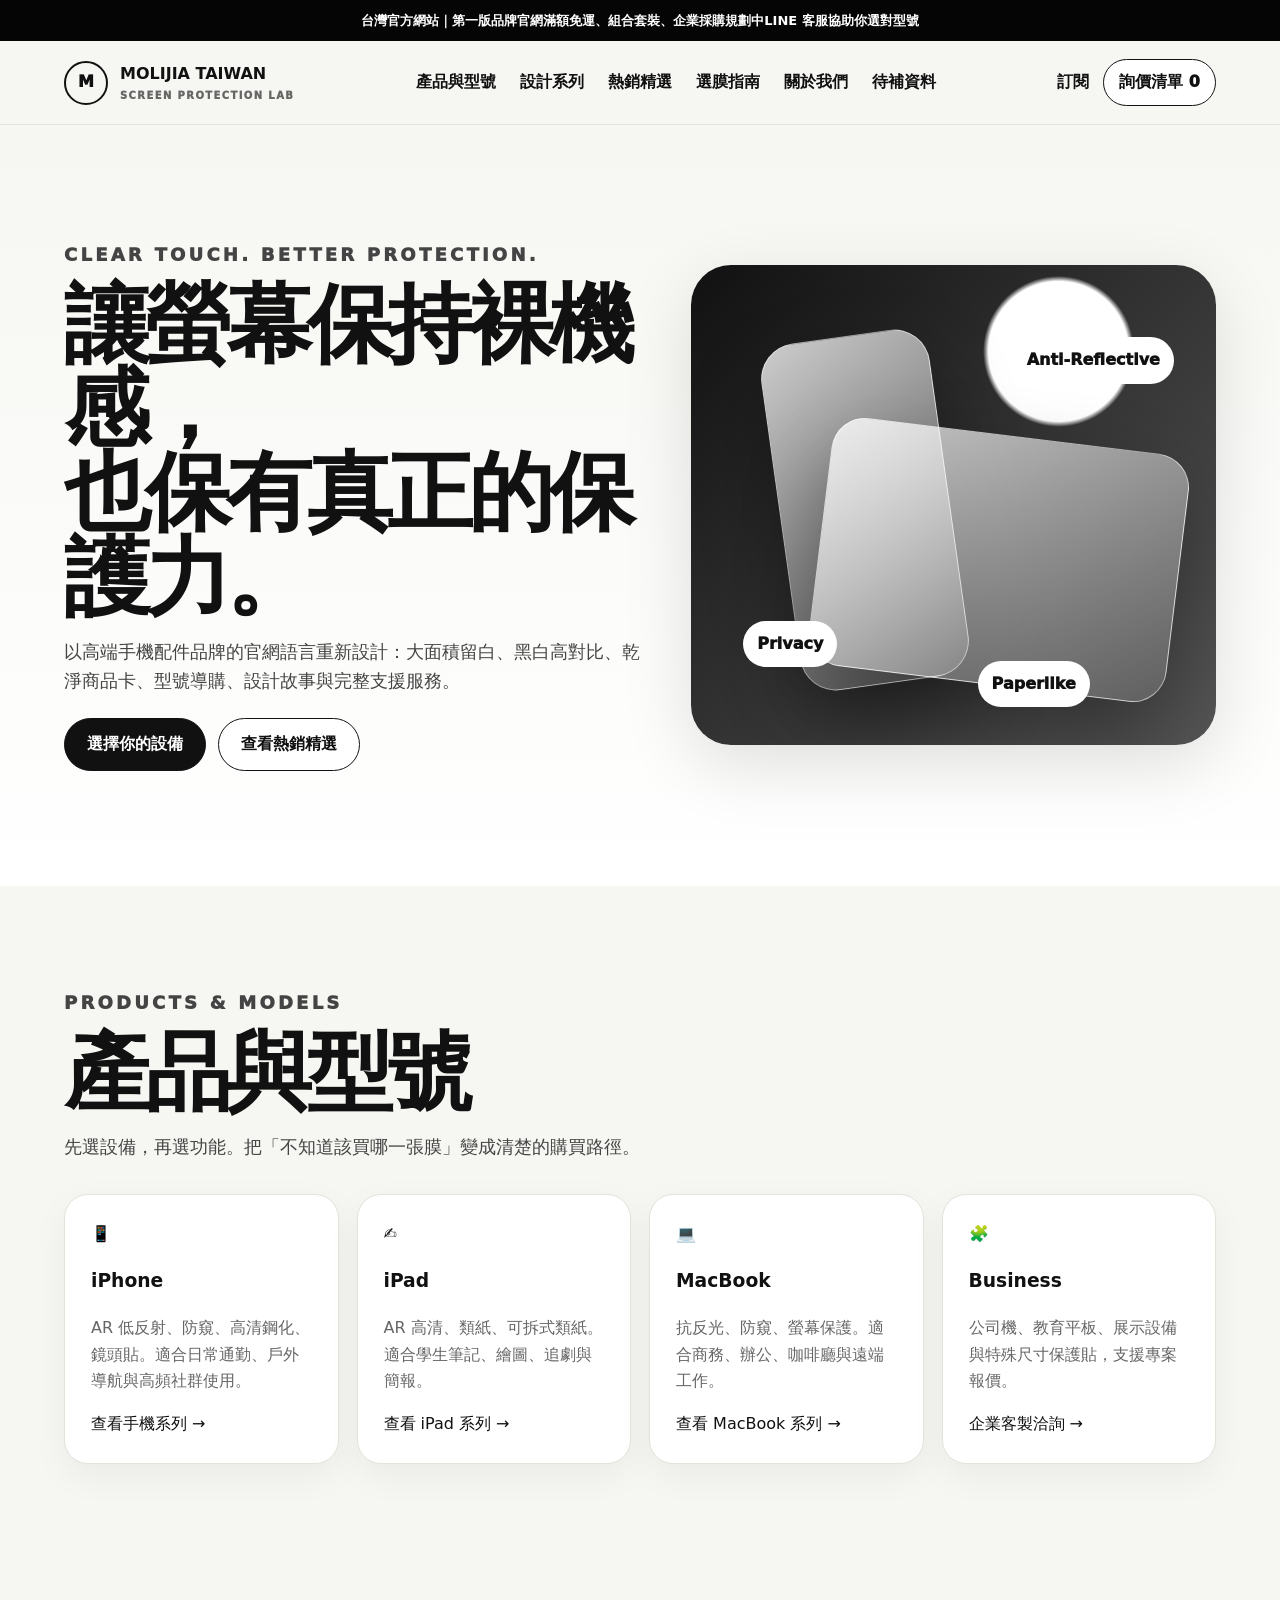
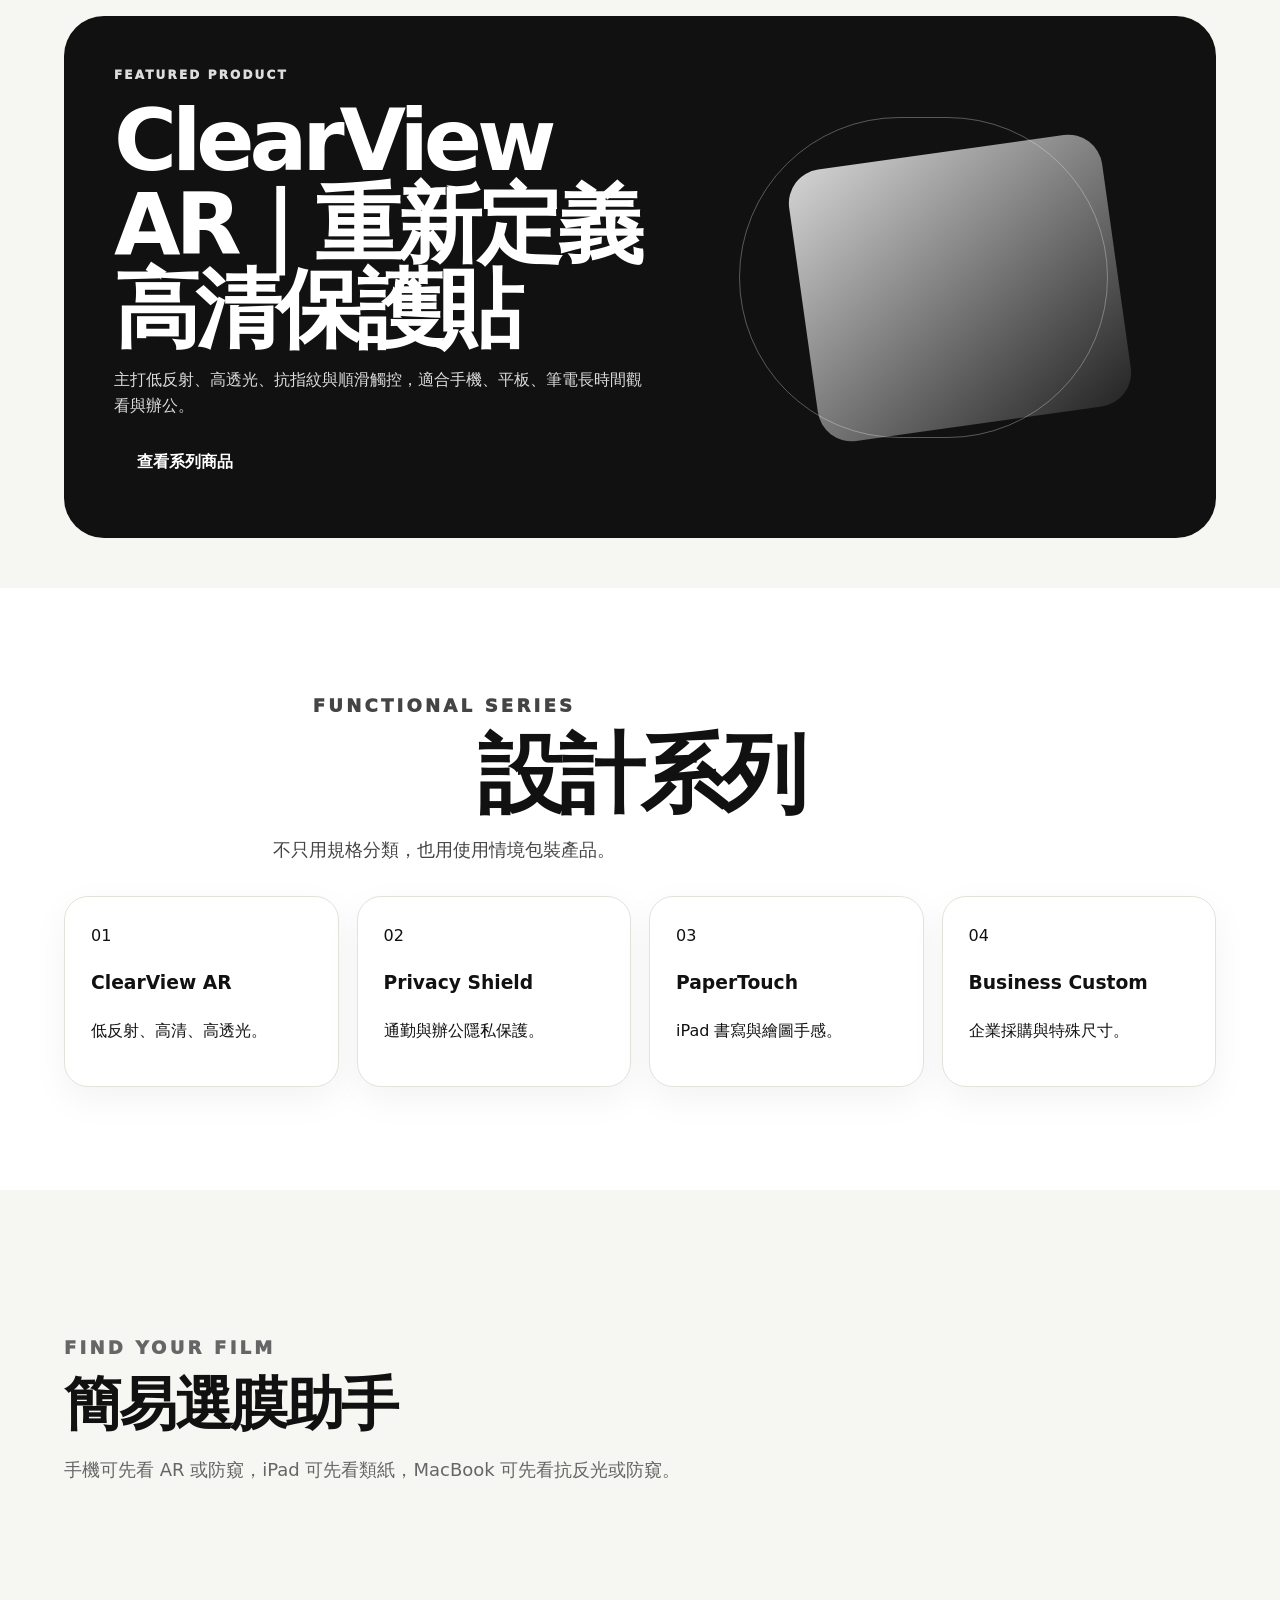
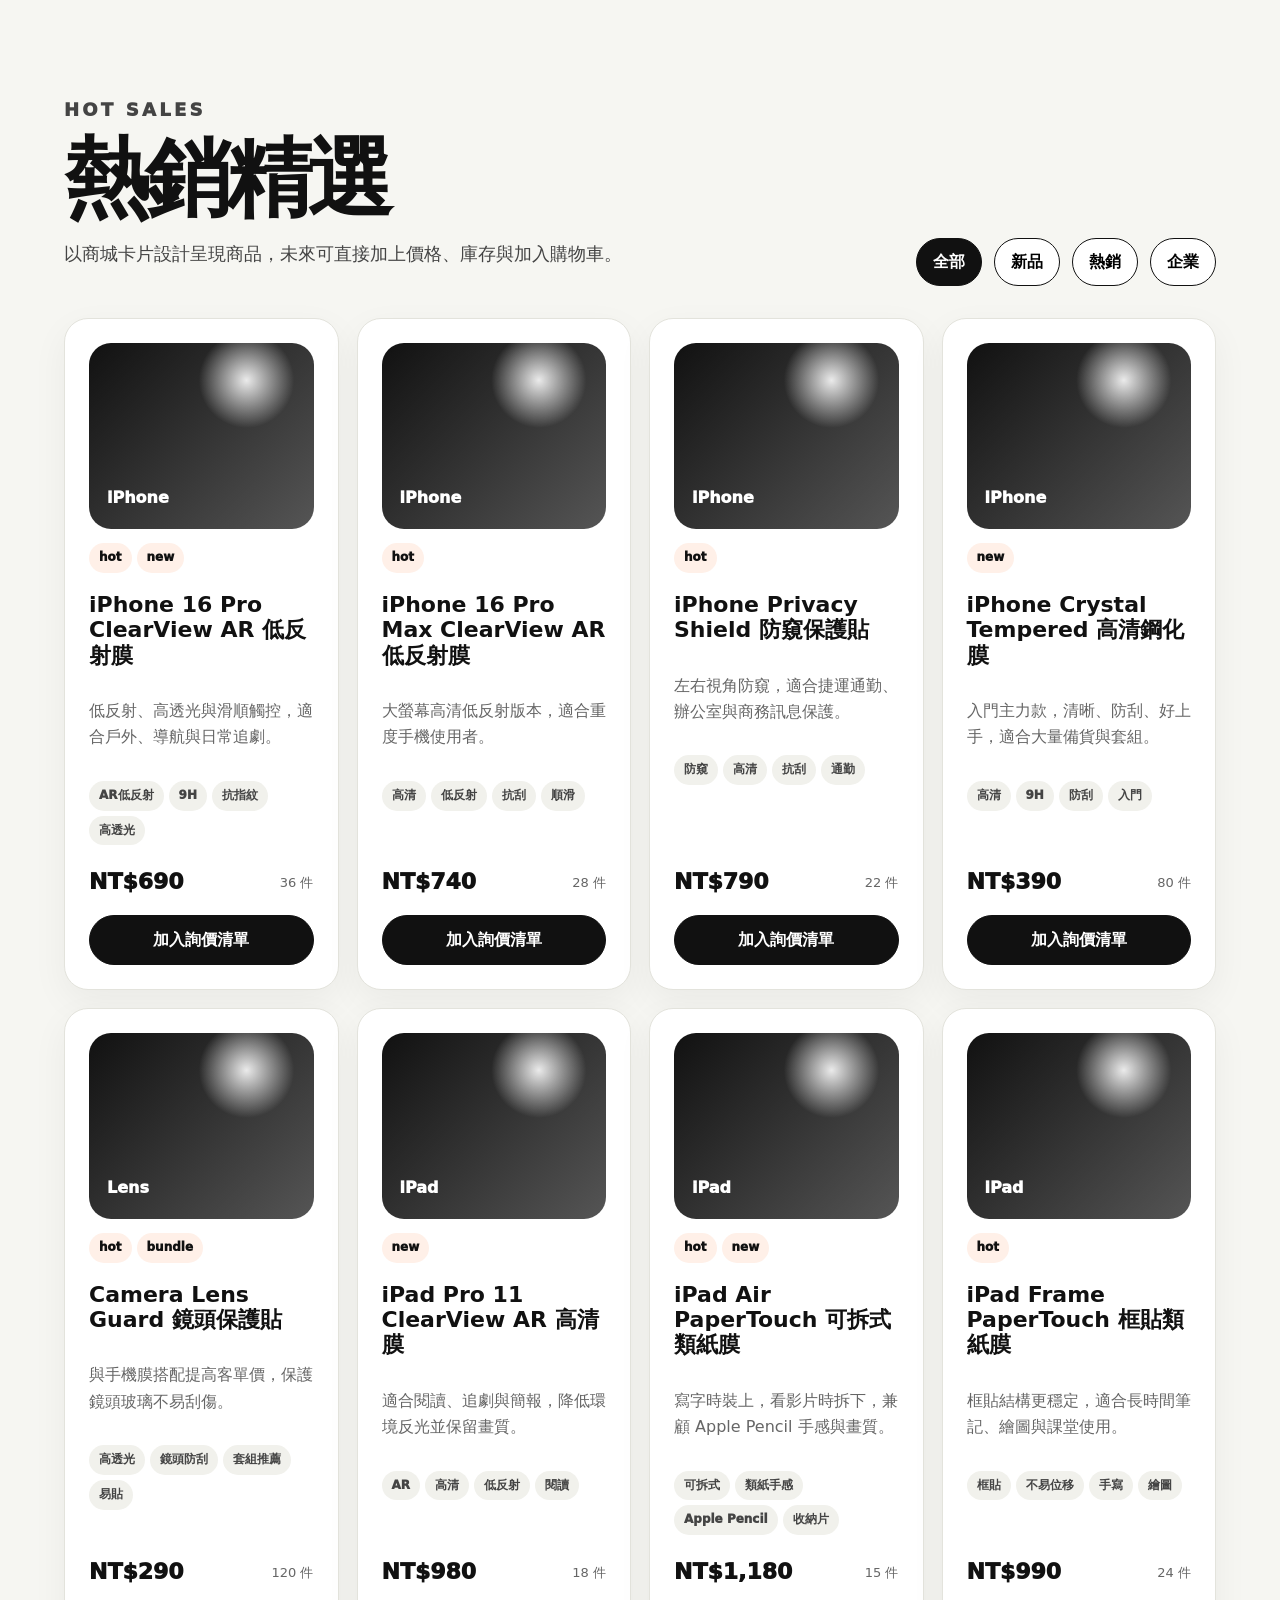
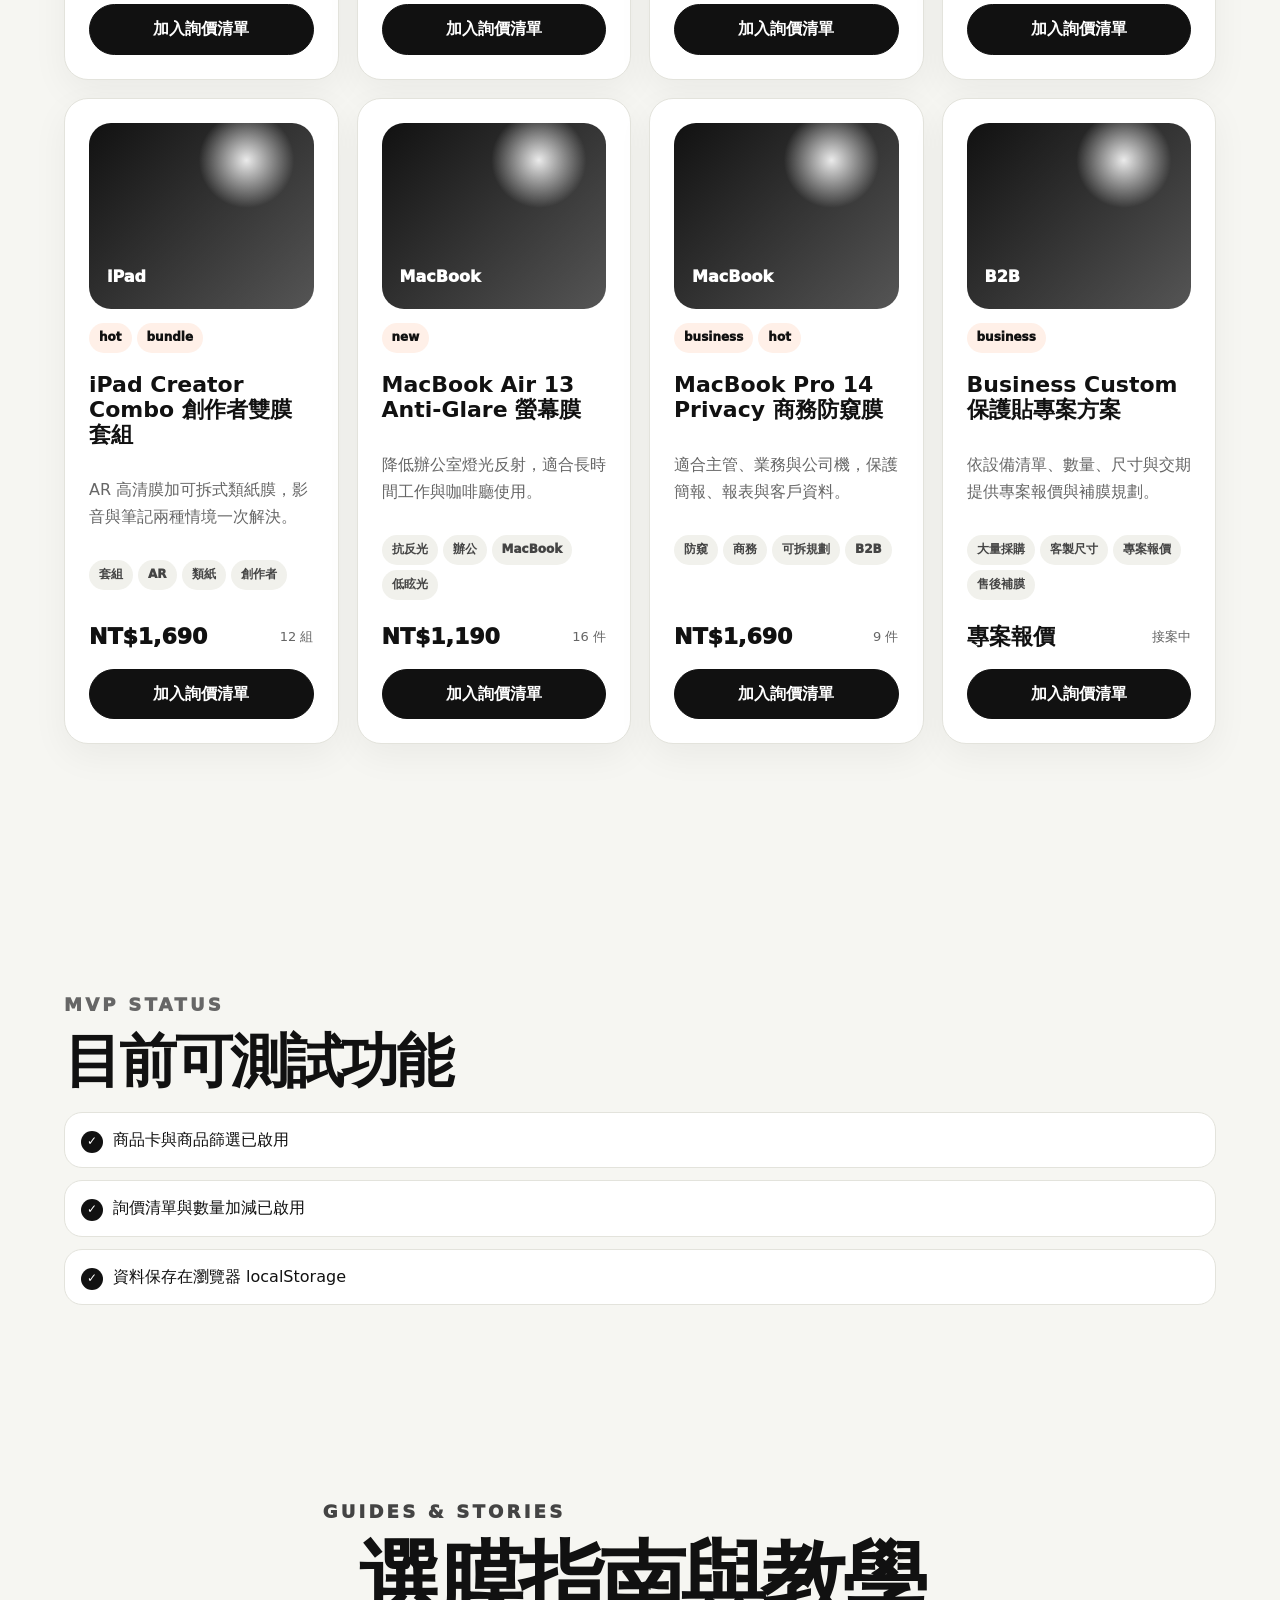
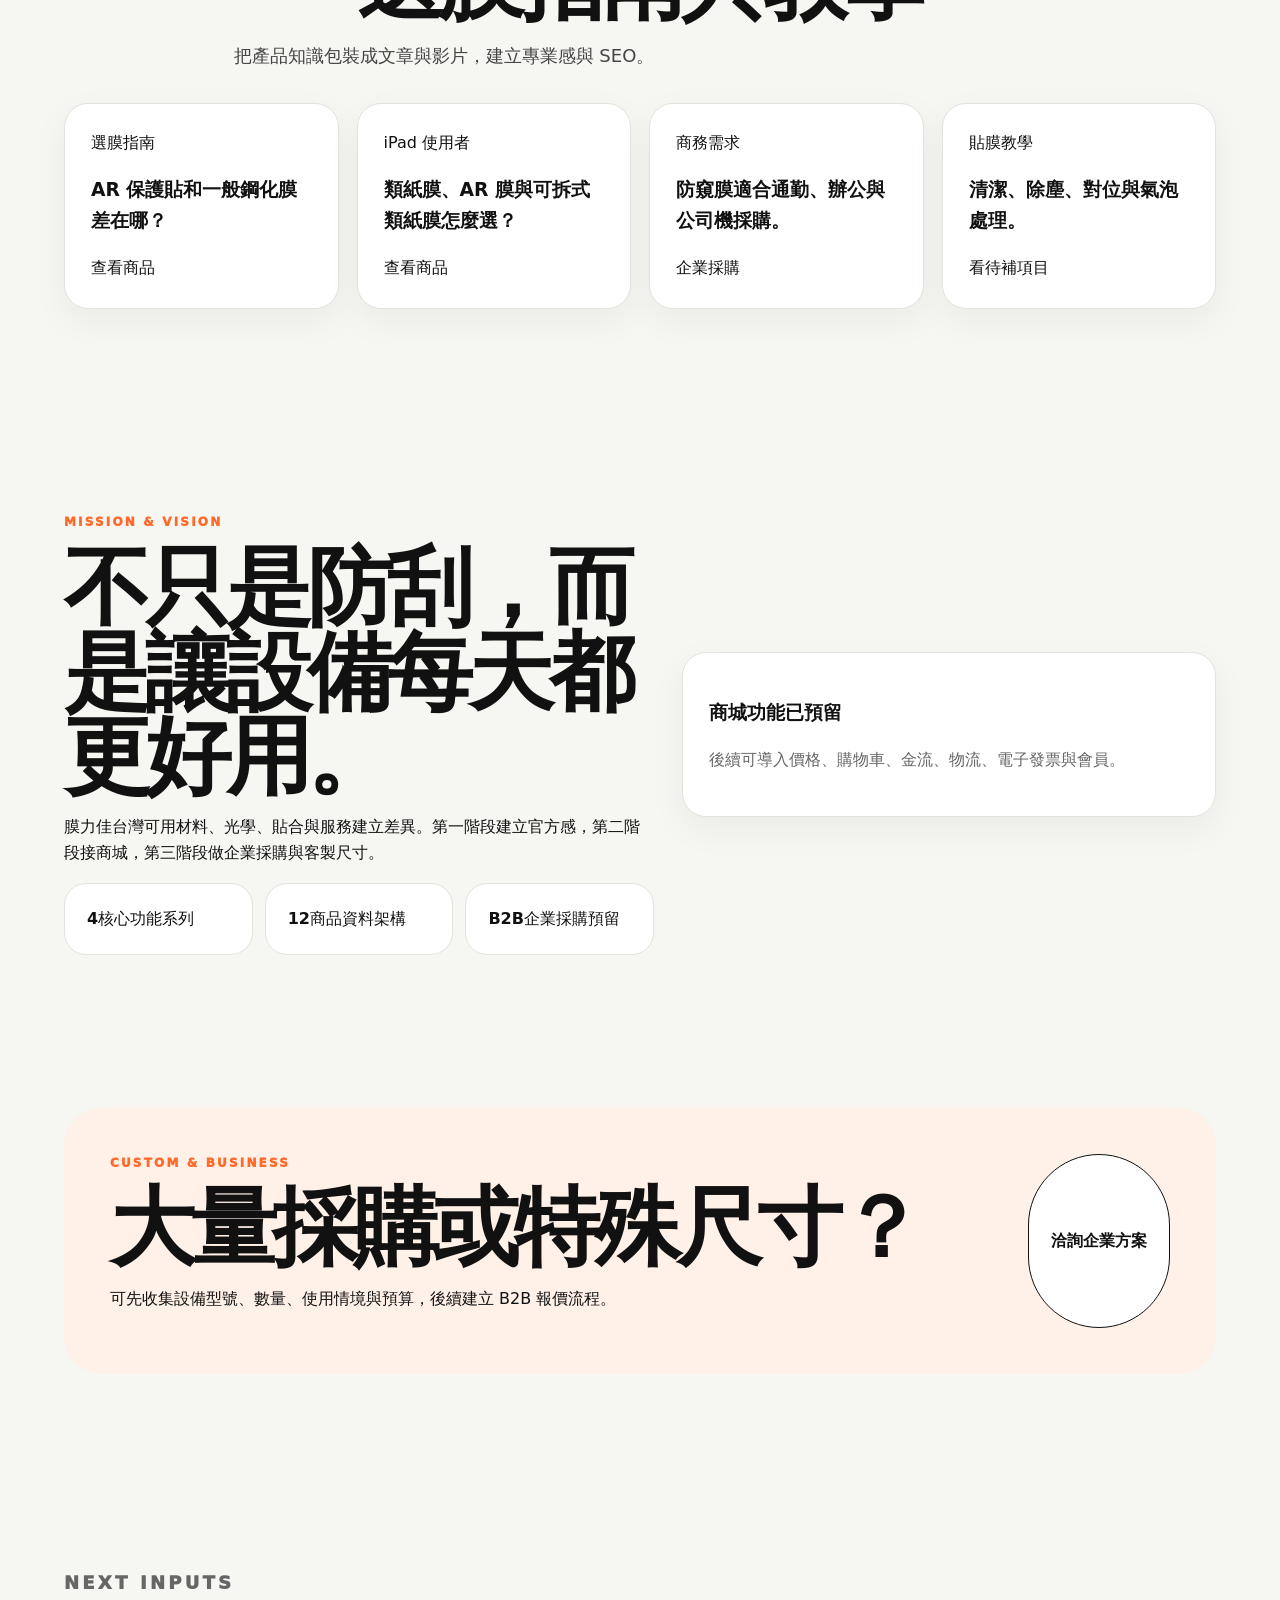
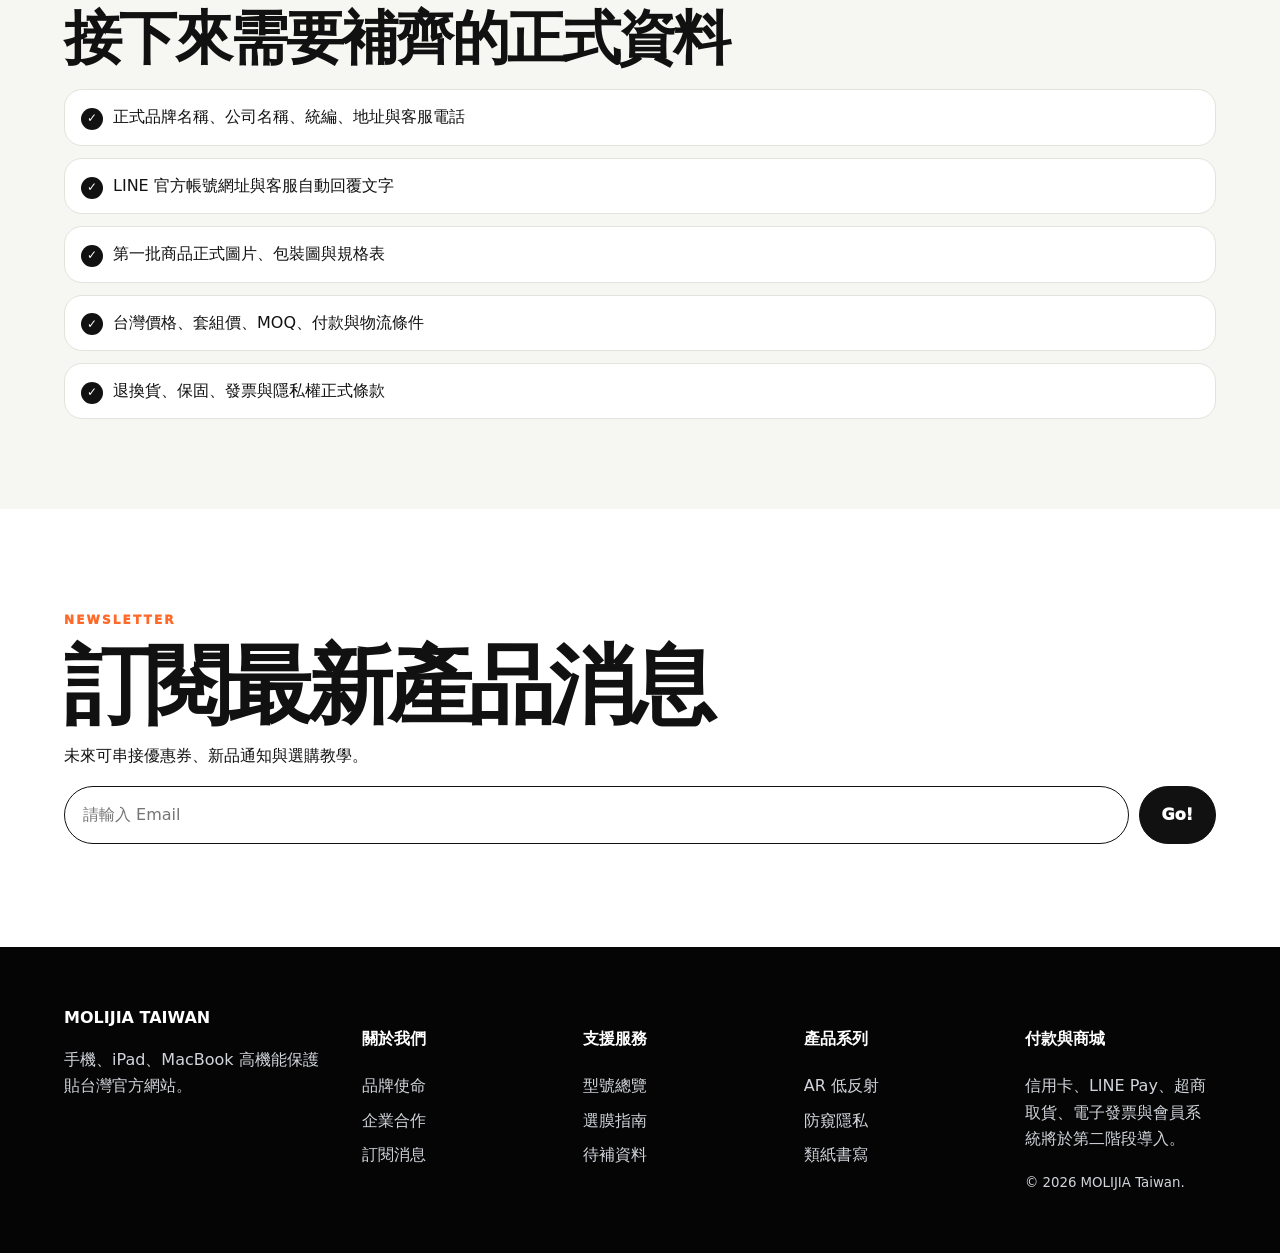
==== commit b897d5e1: "Deploying to gh-pages from @ Leojung0823/molijia-tw-official@da9761c11cc8b063176f2f23efc99599c07f51a" ====
--- a/index.html
+++ b/index.html
@@ -1,276 +1,36 @@
 <!doctype html>
-<html lang="zh-Hant">
+<html lang='zh-Hant'>
 <head>
-  <meta charset="utf-8" />
-  <meta name="viewport" content="width=device-width, initial-scale=1" />
+  <meta charset='utf-8' />
+  <meta name='viewport' content='width=device-width, initial-scale=1' />
   <title>膜力佳台灣官方網站｜高機能螢幕保護貼</title>
-  <meta name="description" content="膜力佳台灣官方網站。參考高端手機配件品牌的官網架構，提供手機、iPad、MacBook 保護貼選購、熱銷商品、客製方案與企業採購服務。" />
-  <meta property="og:title" content="膜力佳台灣｜螢幕保護貼官方網站" />
-  <meta property="og:description" content="AR 低反射、防窺隱私、類紙書寫、高清鋼化，依照設備與情境選對保護貼。" />
-  <meta property="og:type" content="website" />
-  <link rel="stylesheet" href="styles.css" />
+  <meta name='description' content='膜力佳台灣官方網站。手機、iPad、MacBook 保護貼選購、熱銷商品、客製方案與企業採購服務。' />
+  <link rel='stylesheet' href='styles.css' />
+  <link rel='stylesheet' href='pages.css' />
 </head>
 <body>
-  <div class="topline" id="top">
-    <span>台灣官方網站｜第一版品牌官網</span>
-    <span>滿額免運、組合套裝、企業採購規劃中</span>
-    <span>LINE 客服協助你選對型號</span>
-  </div>
-
-  <header class="site-header">
-    <a class="brand" href="#top" aria-label="膜力佳台灣首頁">
-      <span class="brand-mark">M</span>
-      <span>
-        <strong>MOLIJIA TAIWAN</strong>
-        <small>SCREEN PROTECTION LAB</small>
-      </span>
-    </a>
-
-    <nav class="main-nav" aria-label="主選單">
-      <div class="nav-item">
-        <a href="#devices">產品與型號</a>
-        <div class="mega">
-          <a href="#devices"><b>iPhone</b><span>AR、防窺、高清鋼化、鏡頭貼</span></a>
-          <a href="#devices"><b>iPad</b><span>AR 高清、類紙、可拆式類紙</span></a>
-          <a href="#devices"><b>MacBook</b><span>抗反光、防窺、工作螢幕膜</span></a>
-          <a href="#business"><b>企業客製</b><span>教育、商務、展示機、大量採購</span></a>
-        </div>
-      </div>
-      <a href="#series">設計系列</a>
-      <a href="#products">熱銷精選</a>
-      <a href="#learn">選膜指南</a>
-      <a href="#story">關於我們</a>
-      <a href="#support">支援服務</a>
+  <div class='topline' id='top'><span>台灣官方網站｜第一版品牌官網</span><span>滿額免運、組合套裝、企業採購規劃中</span><span>LINE 客服協助你選對型號</span></div>
+  <header class='site-header'>
+    <a class='brand' href='#top'><span class='brand-mark'>M</span><span><strong>MOLIJIA TAIWAN</strong><small>SCREEN PROTECTION LAB</small></span></a>
+    <nav class='main-nav'>
+      <div class='nav-item'><a href='#devices'>產品與型號</a><div class='mega'><a href='#devices'><b>iPhone</b><span>AR、防窺、高清鋼化、鏡頭貼</span></a><a href='#devices'><b>iPad</b><span>AR 高清、類紙、可拆式類紙</span></a><a href='#devices'><b>MacBook</b><span>抗反光、防窺、工作螢幕膜</span></a><a href='#business'><b>企業客製</b><span>教育、商務、展示機、大量採購</span></a></div></div>
+      <a href='#series'>設計系列</a><a href='#products'>熱銷精選</a><a href='#learn'>選膜指南</a><a href='#story'>關於我們</a><a href='#todo'>待補資料</a>
     </nav>
-
-    <div class="header-actions">
-      <a href="#newsletter">訂閱</a>
-      <a class="cart" href="#products">Cart 0</a>
-    </div>
+    <div class='header-actions'><a href='#newsletter'>訂閱</a><a class='cart' href='#products'>Cart 0</a></div>
   </header>
-
   <main>
-    <section class="hero">
-      <div class="hero-copy">
-        <p class="kicker">CLEAR TOUCH. BETTER PROTECTION.</p>
-        <h1>讓螢幕保持裸機感，<br />也保有真正的保護力。</h1>
-        <p class="hero-text">以更接近高端手機配件品牌的官網語言重新設計：大面積留白、黑白高對比、乾淨商品卡、型號導購、設計故事與完整支援服務。</p>
-        <div class="hero-actions">
-          <a class="btn dark" href="#devices">選擇你的設備</a>
-          <a class="btn light" href="#products">查看熱銷精選</a>
-        </div>
-      </div>
-      <div class="hero-stage" aria-label="保護貼產品視覺">
-        <div class="glass glass-phone"></div>
-        <div class="glass glass-tablet"></div>
-        <span class="float-tag tag-a">Anti-Reflective</span>
-        <span class="float-tag tag-b">Privacy</span>
-        <span class="float-tag tag-c">Paperlike</span>
-      </div>
-    </section>
-
-    <section class="device-section" id="devices">
-      <div class="section-head">
-        <p class="kicker">PRODUCTS & MODELS</p>
-        <h2>產品與型號</h2>
-        <p>先選設備，再選功能。把消費者最常見的「我不知道該買哪一張膜」變成清楚的購買路徑。</p>
-      </div>
-      <div class="device-grid" id="deviceGrid"></div>
-    </section>
-
-    <section class="feature-hero">
-      <div>
-        <p class="kicker">FEATURED PRODUCT</p>
-        <h2>ClearView AR｜重新定義高清保護貼</h2>
-        <p>主打低反射、高透光、抗指紋與順滑觸控，適合手機、平板、筆電長時間觀看與辦公。這個區塊未來可替換成當季新品或主推商品。</p>
-        <a class="btn dark" href="#products">查看系列商品</a>
-      </div>
-      <div class="feature-visual">
-        <div class="ring"></div>
-        <div class="product-slab"></div>
-      </div>
-    </section>
-
-    <section class="series-section" id="series">
-      <div class="section-head center">
-        <p class="kicker">DESIGN SERIES</p>
-        <h2>設計系列</h2>
-        <p>不只用規格分類，也用使用情境包裝產品，讓使用者更快理解差異。</p>
-      </div>
-      <div class="series-grid">
-        <article>
-          <span>01</span>
-          <h3>ClearView AR</h3>
-          <p>低反射、高清、高透光，適合追劇、戶外與工作螢幕。</p>
-        </article>
-        <article>
-          <span>02</span>
-          <h3>Privacy Shield</h3>
-          <p>通勤與辦公隱私保護，降低側邊窺視風險。</p>
-        </article>
-        <article>
-          <span>03</span>
-          <h3>PaperTouch</h3>
-          <p>iPad 書寫、繪圖與筆記族專用，手感更接近紙張。</p>
-        </article>
-        <article>
-          <span>04</span>
-          <h3>Business Custom</h3>
-          <p>公司機、教育平板、展示機、特殊尺寸與企業採購。</p>
-        </article>
-      </div>
-    </section>
-
-    <section class="products-section" id="products">
-      <div class="section-head split">
-        <div>
-          <p class="kicker">HOT SALES</p>
-          <h2>熱銷精選</h2>
-          <p>以商城卡片設計呈現商品，未來可直接加上價格、庫存、顏色、型號與加入購物車。</p>
-        </div>
-        <div class="filter-tabs" aria-label="商品篩選">
-          <button class="tab active" data-filter="all">全部</button>
-          <button class="tab" data-filter="new">新品</button>
-          <button class="tab" data-filter="hot">熱銷</button>
-          <button class="tab" data-filter="business">企業</button>
-        </div>
-      </div>
-      <div class="product-grid" id="productGrid"></div>
-    </section>
-
-    <section class="bundle-section">
-      <div class="section-head">
-        <p class="kicker">SELECTED BUNDLES</p>
-        <h2>精選套組</h2>
-        <p>參考高端配件官網的套組邏輯，未來可把保護貼、鏡頭貼、清潔工具與貼膜服務組成高客單方案。</p>
-      </div>
-      <div class="bundle-grid">
-        <article>
-          <b>iPhone Daily Set</b>
-          <h3>手機膜＋鏡頭貼＋貼膜工具</h3>
-          <p>日常最容易成交的入門組合。</p>
-        </article>
-        <article>
-          <b>iPad Creator Set</b>
-          <h3>AR 高清膜＋可拆式類紙膜</h3>
-          <p>看影片與寫字兩種需求一次解決。</p>
-        </article>
-        <article>
-          <b>Business Privacy Set</b>
-          <h3>MacBook 防窺膜＋手機防窺膜</h3>
-          <p>適合公司機、業務與主管採購。</p>
-        </article>
-      </div>
-    </section>
-
-    <section class="learn-section" id="learn">
-      <div class="section-head center">
-        <p class="kicker">GUIDES & STORIES</p>
-        <h2>設計靈感與使用體驗</h2>
-        <p>把產品知識包裝成文章與影片，建立專業感，也幫未來 SEO 累積內容。</p>
-      </div>
-      <div class="article-grid">
-        <article>
-          <span>閱讀時間 3 分鐘</span>
-          <h3>AR 保護貼和一般鋼化膜差在哪？</h3>
-          <a href="#support">立即閱讀</a>
-        </article>
-        <article>
-          <span>閱讀時間 5 分鐘</span>
-          <h3>iPad 類紙膜、AR 膜、可拆式類紙膜怎麼選？</h3>
-          <a href="#support">立即閱讀</a>
-        </article>
-        <article>
-          <span>閱讀時間 4 分鐘</span>
-          <h3>防窺膜會不會影響亮度？通勤族購買前要知道的事</h3>
-          <a href="#support">立即閱讀</a>
-        </article>
-        <article>
-          <span>影片教學</span>
-          <h3>貼膜前清潔、除塵、對位與氣泡處理</h3>
-          <a href="#support">觀看教學</a>
-        </article>
-      </div>
-    </section>
-
-    <section class="impact-section" id="story">
-      <div class="impact-copy">
-        <p class="kicker">MISSION & VISION</p>
-        <h2>不只是防刮，而是讓設備每天都更好用。</h2>
-        <p>膜力佳台灣分公司可以用「材料、光學、貼合、服務」建立品牌差異。第一版官網先建立官方感，第二階段接商城，第三階段再做企業採購與客製尺寸。</p>
-        <div class="stats">
-          <div><strong>4</strong><span>核心功能系列</span></div>
-          <div><strong>5</strong><span>設備分類入口</span></div>
-          <div><strong>B2B</strong><span>企業採購預留</span></div>
-        </div>
-      </div>
-      <div class="impact-card">
-        <h3>包材與售後也要被設計</h3>
-        <p>建立官方網站時，同步規劃清潔包、貼膜工具、保固政策、退換貨與 LINE 客服，讓保護貼不只是一次性商品，而是完整服務體驗。</p>
-      </div>
-    </section>
-
-    <section class="support-strip" id="support">
-      <div><strong>LINE 型號協助</strong><span>拍照或提供型號，客服協助選膜。</span></div>
-      <div><strong>貼膜教學</strong><span>降低氣泡、貼歪與售後問題。</span></div>
-      <div><strong>企業採購</strong><span>公司機、教育平板、展示設備專案。</span></div>
-      <div><strong>商城預留</strong><span>金流、物流、訂單、發票下一階段導入。</span></div>
-    </section>
-
-    <section class="business-cta" id="business">
-      <div>
-        <p class="kicker">CUSTOM & BUSINESS</p>
-        <h2>需要大量採購或特殊尺寸？</h2>
-        <p>可先用表單收集設備型號、數量、使用情境與預算，後續再建立 B2B 報價流程。</p>
-      </div>
-      <a class="btn light" href="mailto:buzzdesign2023@gmail.com">洽詢企業方案</a>
-    </section>
-
-    <section class="newsletter" id="newsletter">
-      <div>
-        <p class="kicker">NEWSLETTER</p>
-        <h2>訂閱最新產品消息</h2>
-        <p>未來可串接優惠券、新品通知、保護貼選購教學與企業採購資訊。</p>
-      </div>
-      <form>
-        <input type="email" placeholder="請輸入 Email" aria-label="Email" />
-        <button type="button">Go!</button>
-      </form>
-    </section>
+    <section class='hero'><div class='hero-copy'><p class='kicker'>CLEAR TOUCH. BETTER PROTECTION.</p><h1>讓螢幕保持裸機感，<br />也保有真正的保護力。</h1><p class='hero-text'>以高端手機配件品牌的官網語言重新設計：大面積留白、黑白高對比、乾淨商品卡、型號導購、設計故事與完整支援服務。</p><div class='hero-actions'><a class='btn dark' href='#devices'>選擇你的設備</a><a class='btn light' href='#products'>查看熱銷精選</a></div></div><div class='hero-stage'><div class='glass glass-phone'></div><div class='glass glass-tablet'></div><span class='float-tag tag-a'>Anti-Reflective</span><span class='float-tag tag-b'>Privacy</span><span class='float-tag tag-c'>Paperlike</span></div></section>
+    <section class='device-section' id='devices'><div class='section-head'><p class='kicker'>PRODUCTS & MODELS</p><h2>產品與型號</h2><p>先選設備，再選功能。把「不知道該買哪一張膜」變成清楚的購買路徑。</p></div><div class='device-grid' id='deviceGrid'></div></section>
+    <section class='feature-hero'><div><p class='kicker'>FEATURED PRODUCT</p><h2>ClearView AR｜重新定義高清保護貼</h2><p>主打低反射、高透光、抗指紋與順滑觸控，適合手機、平板、筆電長時間觀看與辦公。</p><a class='btn dark' href='#products'>查看系列商品</a></div><div class='feature-visual'><div class='ring'></div><div class='product-slab'></div></div></section>
+    <section class='series-section' id='series'><div class='section-head center'><p class='kicker'>FUNCTIONAL SERIES</p><h2>設計系列</h2><p>不只用規格分類，也用使用情境包裝產品。</p></div><div class='series-grid'><article><span>01</span><h3>ClearView AR</h3><p>低反射、高清、高透光。</p></article><article><span>02</span><h3>Privacy Shield</h3><p>通勤與辦公隱私保護。</p></article><article><span>03</span><h3>PaperTouch</h3><p>iPad 書寫與繪圖手感。</p></article><article><span>04</span><h3>Business Custom</h3><p>企業採購與特殊尺寸。</p></article></div></section>
+    <section class='products-section' id='products'><div class='section-head split'><div><p class='kicker'>HOT SALES</p><h2>熱銷精選</h2><p>以商城卡片設計呈現商品，未來可直接加上價格、庫存與加入購物車。</p></div><div class='filter-tabs'><button class='tab active' data-filter='all'>全部</button><button class='tab' data-filter='new'>新品</button><button class='tab' data-filter='hot'>熱銷</button><button class='tab' data-filter='business'>企業</button></div></div><div class='product-grid' id='productGrid'></div></section>
+    <section class='learn-section' id='learn'><div class='section-head center'><p class='kicker'>GUIDES & STORIES</p><h2>選膜指南與教學</h2><p>把產品知識包裝成文章與影片，建立專業感與 SEO。</p></div><div class='article-grid'><article><span>選膜指南</span><h3>AR 保護貼和一般鋼化膜差在哪？</h3><a href='#products'>查看商品</a></article><article><span>iPad 使用者</span><h3>類紙膜、AR 膜與可拆式類紙膜怎麼選？</h3><a href='#products'>查看商品</a></article><article><span>商務需求</span><h3>防窺膜適合通勤、辦公與公司機採購。</h3><a href='#business'>企業採購</a></article><article><span>貼膜教學</span><h3>清潔、除塵、對位與氣泡處理。</h3><a href='#todo'>看待補項目</a></article></div></section>
+    <section class='impact-section' id='story'><div class='impact-copy'><p class='kicker'>MISSION & VISION</p><h2>不只是防刮，而是讓設備每天都更好用。</h2><p>膜力佳台灣可用材料、光學、貼合與服務建立差異。第一階段建立官方感，第二階段接商城，第三階段做企業採購與客製尺寸。</p><div class='stats'><div><strong>4</strong><span>核心功能系列</span></div><div><strong>12</strong><span>商品資料架構</span></div><div><strong>B2B</strong><span>企業採購預留</span></div></div></div><div class='impact-card'><h3>商城功能已預留</h3><p>後續可導入價格、購物車、金流、物流、電子發票與會員。</p></div></section>
+    <section class='business-cta' id='business'><div><p class='kicker'>CUSTOM & BUSINESS</p><h2>大量採購或特殊尺寸？</h2><p>可先收集設備型號、數量、使用情境與預算，後續建立 B2B 報價流程。</p></div><a class='btn light' href='mailto:buzzdesign2023@gmail.com'>洽詢企業方案</a></section>
+    <section class='page-main' id='todo'><div class='section-block'><p class='kicker'>NEXT INPUTS</p><h2>接下來需要補齊的正式資料</h2><ul class='checklist'><li>正式品牌名稱、公司名稱、統編、地址與客服電話</li><li>LINE 官方帳號網址與客服自動回覆文字</li><li>第一批商品正式圖片、包裝圖與規格表</li><li>台灣價格、套組價、MOQ、付款與物流條件</li><li>退換貨、保固、發票與隱私權正式條款</li></ul></div></section>
+    <section class='newsletter' id='newsletter'><div><p class='kicker'>NEWSLETTER</p><h2>訂閱最新產品消息</h2><p>未來可串接優惠券、新品通知與選購教學。</p></div><form><input type='email' placeholder='請輸入 Email' aria-label='Email' /><button type='button'>Go!</button></form></section>
   </main>
-
-  <footer class="site-footer">
-    <div>
-      <strong>MOLIJIA TAIWAN</strong>
-      <p>手機、iPad、MacBook 高機能保護貼台灣官方網站。第一階段展示與導購，第二階段商城交易。</p>
-    </div>
-    <div>
-      <h4>關於我們</h4>
-      <a href="#story">品牌使命</a>
-      <a href="#business">企業合作</a>
-      <a href="#newsletter">訂閱消息</a>
-    </div>
-    <div>
-      <h4>支援服務</h4>
-      <a href="#devices">型號總覽</a>
-      <a href="#learn">選膜指南</a>
-      <a href="#support">貼膜教學</a>
-      <a href="mailto:buzzdesign2023@gmail.com">聯絡我們</a>
-    </div>
-    <div>
-      <h4>產品系列</h4>
-      <a href="#series">AR 低反射</a>
-      <a href="#series">防窺隱私</a>
-      <a href="#series">類紙書寫</a>
-      <a href="#series">高清鋼化</a>
-    </div>
-    <div>
-      <h4>付款與商城</h4>
-      <p>信用卡、LINE Pay、超商取貨、電子發票與會員系統將於第二階段導入。</p>
-      <small>© 2026 MOLIJIA Taiwan. Prototype website.</small>
-    </div>
-  </footer>
-
-  <script src="products.js"></script>
+  <footer class='site-footer'><div><strong>MOLIJIA TAIWAN</strong><p>手機、iPad、MacBook 高機能保護貼台灣官方網站。</p></div><div><h4>關於我們</h4><a href='#story'>品牌使命</a><a href='#business'>企業合作</a><a href='#newsletter'>訂閱消息</a></div><div><h4>支援服務</h4><a href='#devices'>型號總覽</a><a href='#learn'>選膜指南</a><a href='#todo'>待補資料</a></div><div><h4>產品系列</h4><a href='#series'>AR 低反射</a><a href='#series'>防窺隱私</a><a href='#series'>類紙書寫</a></div><div><h4>付款與商城</h4><p>信用卡、LINE Pay、超商取貨、電子發票與會員系統將於第二階段導入。</p><small>© 2026 MOLIJIA Taiwan.</small></div></footer>
+  <script src='products.js'></script>
 </body>
 </html>
--- a/styles.css
+++ b/styles.css
@@ -1 +1 @@
-:root{--ink:#111827;--muted:#64748b;--line:#e2e8f0;--bg:#f8fafc;--navy:#08111f;--blue:#2563eb;--cyan:#22d3ee;--white:#fff;--shadow:0 24px 80px rgba(15,23,42,.12);--radius:26px}*{box-sizing:border-box}html{scroll-behavior:smooth}body{margin:0;font-family:Inter,"Noto Sans TC","PingFang TC","Microsoft JhengHei",system-ui,-apple-system,sans-serif;color:var(--ink);background:var(--bg);line-height:1.65}a{color:inherit;text-decoration:none}.promo-bar{display:flex;justify-content:center;gap:26px;flex-wrap:wrap;padding:9px 20px;font-size:13px;color:#dbeafe;background:linear-gradient(90deg,#020617,#0f172a,#1e3a8a)}.site-header{position:sticky;top:0;z-index:50;display:flex;align-items:center;justify-content:space-between;gap:24px;padding:16px clamp(18px,4vw,56px);background:rgba(255,255,255,.88);backdrop-filter:blur(18px);border-bottom:1px solid rgba(148,163,184,.22)}.brand{display:inline-flex;align-items:center;gap:12px;min-width:max-content}.brand-mark{display:grid;place-items:center;width:42px;height:42px;border-radius:16px;color:white;font-weight:900;background:linear-gradient(135deg,var(--navy),var(--blue));box-shadow:0 12px 30px rgba(37,99,235,.26)}.brand strong{display:block;font-size:17px;letter-spacing:.03em}.brand small{color:var(--muted);font-size:11px;text-transform:uppercase}.main-nav{display:flex;align-items:center;justify-content:center;gap:22px;font-size:14px;color:#334155;flex:1}.main-nav>a,.nav-item>a{padding:14px 0;transition:color .2s}.main-nav a:hover{color:var(--blue)}.nav-item{position:relative}.mega-menu{position:absolute;top:100%;left:50%;transform:translate(-50%,10px);width:min(900px,92vw);display:grid;grid-template-columns:repeat(4,1fr);gap:18px;padding:24px;background:white;border:1px solid var(--line);border-radius:24px;box-shadow:var(--shadow);opacity:0;pointer-events:none;transition:all .2s}.mega-menu.compact{grid-template-columns:repeat(2,1fr);width:min(520px,92vw)}.nav-item:hover .mega-menu,.nav-item:focus-within .mega-menu{opacity:1;transform:translate(-50%,0);pointer-events:auto}.mega-menu h4{margin:0 0 8px;color:var(--navy)}.mega-menu a{display:block;padding:7px 0;color:var(--muted)}.header-actions{display:flex;align-items:center;gap:12px;font-size:14px}.text-link{color:var(--blue);font-weight:800}.cart-pill{padding:8px 14px;border:1px solid var(--line);border-radius:999px;color:#334155;background:white}.section-pad{padding:clamp(66px,8vw,116px) clamp(18px,5vw,72px)}.hero{position:relative;display:grid;grid-template-columns:minmax(0,1.1fr) minmax(360px,.9fr);gap:54px;align-items:center;min-height:720px;overflow:hidden;color:white;background:radial-gradient(circle at 75% 30%,rgba(34,211,238,.24),transparent 30%),linear-gradient(135deg,#020617 0%,#0f172a 54%,#1e3a8a 100%)}.hero:before{content:"";position:absolute;inset:auto -12% -35% 42%;height:420px;border-radius:999px;background:rgba(255,255,255,.08);filter:blur(30px);transform:rotate(-10deg)}.hero-copy,.hero-visual{position:relative;z-index:1}.eyebrow{margin:0 0 14px;color:var(--cyan);font-size:12px;font-weight:900;letter-spacing:.18em;text-transform:uppercase}.hero h1,.section-heading h2,.story h2,.business-cta h2{margin:0;letter-spacing:-.055em;line-height:1.08}.hero h1{font-size:clamp(46px,7vw,86px)}.lead{max-width:660px;margin:24px 0 0;color:#cbd5e1;font-size:clamp(17px,2vw,21px)}.hero-actions,.tabs{display:flex;gap:12px;flex-wrap:wrap;margin-top:34px}.btn{display:inline-flex;align-items:center;justify-content:center;min-height:46px;padding:12px 20px;border-radius:999px;font-weight:900;border:1px solid transparent;cursor:pointer}.btn.primary{color:white;background:linear-gradient(135deg,var(--blue),#06b6d4)}.btn.ghost{color:white;border-color:rgba(255,255,255,.28)}.btn.ghost.dark{color:var(--navy);border-color:var(--line)}.btn.light{color:var(--navy);background:white}.hero-metrics{display:grid;grid-template-columns:repeat(3,1fr);max-width:660px;gap:14px;margin-top:40px}.hero-metrics div{padding:18px;border:1px solid rgba(255,255,255,.16);border-radius:20px;background:rgba(255,255,255,.07)}.hero-metrics strong,.hero-metrics span{display:block}.hero-metrics span{color:#cbd5e1;font-size:13px}.hero-visual{height:500px}.device{position:absolute;background:linear-gradient(145deg,rgba(255,255,255,.86),rgba(226,232,240,.18));border:1px solid rgba(255,255,255,.38);box-shadow:0 36px 90px rgba(0,0,0,.38)}.device.phone{width:185px;height:370px;right:26%;top:68px;border-radius:36px;transform:rotate(-8deg)}.device.tablet{width:350px;height:245px;right:2%;top:170px;border-radius:32px;transform:rotate(8deg)}.film-layer{position:absolute;padding:12px 16px;border-radius:16px;color:#e0f2fe;font-weight:900;border:1px solid rgba(255,255,255,.24);background:rgba(15,23,42,.38);backdrop-filter:blur(14px)}.layer-one{right:8%;top:82px}.layer-two{right:42%;top:300px}.layer-three{right:16%;bottom:32px}.section-heading{max-width:820px;margin-bottom:34px}.section-heading.split{display:flex;justify-content:space-between;gap:24px;max-width:none;align-items:end}.section-heading h2{font-size:clamp(32px,4vw,56px)}.section-heading p:not(.eyebrow){color:var(--muted);font-size:18px}.device-grid,.product-grid,.technology-grid,.guide-grid,.video-grid,.review-grid,.roadmap-grid{display:grid;gap:20px}.device-grid{grid-template-columns:repeat(5,1fr)}.device-card,.product-card,.technology-grid article,.guide-grid article,.video-grid article,.review-grid article,.roadmap-grid article{padding:24px;border:1px solid var(--line);border-radius:var(--radius);background:white;box-shadow:0 18px 45px rgba(15,23,42,.06)}.device-card{min-height:236px;display:flex;flex-direction:column;justify-content:space-between}.device-icon{width:64px;height:64px;display:grid;place-items:center;border-radius:22px;background:linear-gradient(135deg,#eff6ff,#e0f2fe);font-size:30px}.device-card h3,.product-card h3{margin:18px 0 8px;font-size:22px}.device-card p,.product-card p,.technology-grid p,.guide-grid span,.video-grid p,.review-grid p,.roadmap-grid p{color:var(--muted)}.device-card a,.technology-grid a{margin-top:14px;color:var(--blue);font-weight:900}.series-strip{display:grid;grid-template-columns:repeat(4,1fr);background:var(--navy);color:white}.series-strip article{padding:38px clamp(18px,3vw,40px);border-right:1px solid rgba(255,255,255,.12)}.series-strip span{color:var(--cyan);font-weight:900}.series-strip p{color:#cbd5e1}.tabs{margin-top:0}.tab{padding:11px 16px;border:1px solid var(--line);border-radius:999px;background:white;color:var(--muted);font-weight:900;cursor:pointer}.tab.active{color:white;background:var(--navy)}.product-grid{grid-template-columns:repeat(4,1fr)}.product-card{position:relative;overflow:hidden}.product-card:before{content:"";position:absolute;inset:0 0 auto;height:5px;background:linear-gradient(90deg,var(--blue),var(--cyan))}.badge-row,.feature-row{display:flex;flex-wrap:wrap;gap:8px}.badge,.feature{display:inline-flex;padding:6px 10px;border-radius:999px;font-size:12px;font-weight:900}.badge{color:#1e40af;background:#dbeafe}.feature{color:#475569;background:#f1f5f9}.price-row{display:flex;align-items:center;justify-content:space-between;margin-top:22px}.price{font-size:20px;font-weight:1000}.status{color:var(--muted);font-size:13px}.compare-card{display:grid;grid-template-columns:1fr auto 1fr;gap:18px;align-items:center;margin-top:22px}.compare-panel{min-height:320px;padding:clamp(26px,4vw,48px);border-radius:34px;color:white}.compare-panel span{display:inline-block;margin-bottom:16px;color:var(--cyan);font-size:13px;font-weight:900;letter-spacing:.14em;text-transform:uppercase}.compare-panel h3{margin:0 0 12px;font-size:clamp(30px,4vw,52px)}.compare-panel p{max-width:480px;color:#dbeafe}.compare-panel.ar{background:radial-gradient(circle at 70% 20%,rgba(34,211,238,.28),transparent 35%),linear-gradient(135deg,#0f172a,#1d4ed8)}.compare-panel.standard{background:linear-gradient(135deg,rgba(15,23,42,.82),rgba(71,85,105,.86)),repeating-linear-gradient(45deg,rgba(255,255,255,.15) 0 3px,transparent 3px 13px)}.compare-divider{display:grid;place-items:center;width:58px;height:58px;border-radius:999px;color:white;background:var(--navy);font-weight:1000}.technology-grid,.review-grid,.roadmap-grid{grid-template-columns:repeat(3,1fr);margin-top:22px}.guide-grid{grid-template-columns:repeat(4,1fr)}.guide-grid strong,.guide-grid span{display:block}.guide-grid strong{font-size:18px;margin-bottom:10px}.story{background:linear-gradient(135deg,#e0f2fe,#f8fafc)}.story-card{display:grid;grid-template-columns:.9fr 1.1fr;gap:34px;align-items:center;padding:clamp(28px,5vw,56px);border-radius:36px;background:white;box-shadow:var(--shadow)}.story-card p:last-child{color:#475569;font-size:19px}.video-grid{grid-template-columns:repeat(4,1fr)}.video-grid article{min-height:220px;background:linear-gradient(180deg,rgba(15,23,42,.1),rgba(15,23,42,.02)),white}.video-grid span{display:grid;place-items:center;width:48px;height:48px;border-radius:999px;color:white;background:var(--blue);font-weight:900}.trust-row{display:grid;grid-template-columns:repeat(4,1fr);background:#0f172a;color:white}.trust-row div{padding:30px clamp(18px,3vw,42px);border-right:1px solid rgba(255,255,255,.12)}.trust-row strong,.trust-row span{display:block}.trust-row span{color:#cbd5e1}.review-grid article p{min-height:92px;font-size:18px;color:#334155}.review-grid strong{color:var(--blue)}.roadmap-grid article span{color:var(--blue);font-weight:1000}.business-cta{display:flex;align-items:center;justify-content:space-between;gap:26px;margin:0 clamp(18px,5vw,72px) 72px;padding:clamp(28px,5vw,56px);border-radius:36px;color:white;background:linear-gradient(135deg,#020617,#1e3a8a)}.business-cta p:not(.eyebrow){color:#dbeafe}.site-footer{display:grid;grid-template-columns:1.2fr repeat(3,.7fr) 1.1fr;gap:30px;padding:56px clamp(18px,5vw,72px);color:#cbd5e1;background:#020617}.site-footer strong,.site-footer h4{color:white}.site-footer a{display:block;margin:8px 0;color:#cbd5e1}.newsletter form{display:flex;gap:8px}.newsletter input{min-width:0;width:100%;padding:12px 14px;border:1px solid rgba(255,255,255,.14);border-radius:999px;color:white;background:rgba(255,255,255,.08)}.newsletter button{border:0;border-radius:999px;padding:0 16px;color:var(--navy);background:white;font-weight:900}@media(max-width:1080px){.main-nav{display:none}.hero{grid-template-columns:1fr}.hero-visual{min-height:420px}.device-grid,.product-grid,.video-grid{grid-template-columns:repeat(2,1fr)}.series-strip,.guide-grid,.trust-row{grid-template-columns:repeat(2,1fr)}.site-footer{grid-template-columns:repeat(2,1fr)}}@media(max-width:720px){.promo-bar{justify-content:flex-start}.site-header{align-items:flex-start}.header-actions{display:none}.hero{min-height:auto}.hero h1{font-size:42px}.hero-metrics,.device-grid,.product-grid,.technology-grid,.guide-grid,.video-grid,.review-grid,.roadmap-grid,.series-strip,.trust-row,.story-card,.compare-card,.site-footer{grid-template-columns:1fr}.compare-divider{margin:0 auto}.business-cta,.section-heading.split{display:block}.tabs{margin-top:22px}}
+:root{--black:#050505;--ink:#111;--muted:#666;--paper:#f6f6f2;--line:#e3e3dc;--white:#fff;--accent:#ff6a2a;--soft:#fff0e8;--radius:24px}*{box-sizing:border-box}html{scroll-behavior:smooth}body{margin:0;font-family:Inter,"Noto Sans TC","Microsoft JhengHei",system-ui,sans-serif;background:var(--paper);color:var(--ink);line-height:1.65}a{text-decoration:none;color:inherit}button,input,select,textarea{font:inherit}.notice,.topline{padding:10px 18px;text-align:center;background:#050505;color:#fff;font-size:13px;font-weight:800}.site-header{position:sticky;top:0;z-index:20;display:flex;align-items:center;justify-content:space-between;gap:20px;padding:18px clamp(18px,5vw,72px);background:rgba(246,246,242,.94);backdrop-filter:blur(16px);border-bottom:1px solid rgba(0,0,0,.08)}.brand{display:flex;gap:12px;align-items:center;font-weight:1000}.brand-mark{display:grid;place-items:center;width:44px;height:44px;border:2px solid #111;border-radius:50%}.brand small{display:block;color:var(--muted);font-size:10px;letter-spacing:.14em}.nav,.main-nav{display:flex;gap:24px;font-weight:900}.header-actions{display:flex;align-items:center;gap:14px;font-weight:900}.cart,.cart-button,.tab,.btn{border:1px solid #111;border-radius:999px;background:#fff;font-weight:1000;cursor:pointer}.cart,.cart-button{padding:9px 15px}.mega{display:none}.hero{display:grid;grid-template-columns:1.05fr .95fr;gap:46px;align-items:center;min-height:680px;padding:clamp(70px,9vw,120px) clamp(18px,5vw,76px);background:linear-gradient(180deg,#f6f6f2,#fff)}.kicker{margin:0 0 12px;color:var(--accent);font-size:12px;letter-spacing:.18em;font-weight:1000}.hero h1,.section-head h2,.feature-hero h2,.impact-copy h2,.business-cta h2,.newsletter h2{margin:0;letter-spacing:-.06em;line-height:.98;font-size:clamp(42px,7vw,86px)}.hero p,.section-head p,.hero-text{font-size:18px;color:#444;max-width:760px}.actions,.hero-actions,.tabs,.filter-tabs{display:flex;gap:12px;flex-wrap:wrap;margin-top:22px}.btn{display:inline-flex;align-items:center;justify-content:center;min-height:48px;padding:12px 22px}.dark,.btn.dark,.tab.active{background:#111;color:#fff}.light,.btn.light{background:#fff;color:#111}.hero-stage{position:relative;min-height:480px;border-radius:40px;background:radial-gradient(circle at 70% 18%,#fff 0 13%,transparent 14%),linear-gradient(135deg,#111,#555);box-shadow:0 20px 70px rgba(0,0,0,.12);overflow:hidden}.slab,.glass{position:absolute;border:1px solid rgba(255,255,255,.5);background:linear-gradient(145deg,rgba(255,255,255,.78),rgba(255,255,255,.1));box-shadow:0 34px 80px rgba(0,0,0,.32)}.slab-phone,.glass-phone{width:170px;height:350px;left:17%;top:70px;border-radius:36px;transform:rotate(-8deg)}.slab-pad,.glass-tablet{width:360px;height:250px;right:7%;bottom:60px;border-radius:34px;transform:rotate(7deg)}.float,.float-tag{position:absolute;padding:10px 14px;border-radius:999px;background:#fff;font-weight:1000}.one,.tag-a{right:8%;top:72px}.two,.tag-b{left:10%;bottom:78px}.three,.tag-c{right:24%;bottom:38px}.trust-row,.support-strip{display:grid;grid-template-columns:repeat(4,1fr);background:#111;color:#fff}.trust-row article,.support-strip div{padding:26px clamp(18px,3vw,40px);border-right:1px solid rgba(255,255,255,.15)}.trust-row b{display:block;font-size:26px}.trust-row span,.support-strip span{color:#d1d5db}.section,.device-section,.products-section,.bundle-section,.learn-section,.series-section,.impact-section,.page-main,.newsletter{padding:clamp(70px,8vw,110px) clamp(18px,5vw,76px)}.muted-section,.series-section,.newsletter{background:#fff}.section-head{margin-bottom:32px}.center,.section-head.center{text-align:center;margin-left:auto;margin-right:auto}.split,.section-head.split{display:flex;justify-content:space-between;align-items:end;gap:20px}.finder{display:grid;grid-template-columns:1fr 1fr 1.5fr auto;gap:12px;padding:18px;background:#fff;border:1px solid var(--line);border-radius:26px}.finder label,.form-card label{display:grid;gap:7px;color:var(--muted);font-size:13px;font-weight:900}.finder input,.finder select,.form-card input,.form-card textarea{width:100%;padding:14px 15px;border:1px solid #111;border-radius:18px;background:#fff}.tab{padding:10px 16px}.product-grid,.device-grid,.bundle-grid,.faq-grid,.article-grid,.series-grid{display:grid;grid-template-columns:repeat(4,1fr);gap:18px}.bundle-grid,.faq-grid{grid-template-columns:repeat(3,1fr)}.product-card,.device-card,.bundle-grid article,.faq-grid article,.article-grid article,.series-grid article,.form-card,.summary-card,.impact-card{border:1px solid var(--line);border-radius:var(--radius);background:#fff;box-shadow:0 12px 36px rgba(0,0,0,.05)}.device-card,.bundle-grid article,.faq-grid article,.article-grid article,.series-grid article,.form-card,.summary-card,.impact-card{padding:26px}.product-card{padding:24px;display:flex;flex-direction:column;gap:14px}.product-card:before{content:attr(data-category);height:150px;display:flex;align-items:end;padding:18px;color:#fff;font-weight:1000;border-radius:22px;background:radial-gradient(circle at 70% 20%,rgba(255,255,255,.9),transparent 22%),linear-gradient(135deg,#111,#555)}.badge,.feature{display:inline-flex;margin:0 5px 5px 0;padding:5px 10px;border-radius:999px;font-size:12px;font-weight:1000}.badge{background:var(--soft)}.feature{background:#f1f1ec;color:#444}.product-card h3{margin:0;font-size:22px;line-height:1.15}.product-card p,.muted,.device-card p,.bundle-grid p,.article-grid p,.impact-card p{color:var(--muted)}.price-row{display:flex;justify-content:space-between;align-items:center;margin-top:auto}.price{font-size:22px;font-weight:1000}.status{font-size:13px;color:var(--muted)}.old{display:block;font-size:13px;color:var(--muted);text-decoration:line-through}.add-btn{border:1px solid #111;border-radius:999px;background:#111;color:#fff;padding:11px 14px;font-weight:1000;cursor:pointer}.feature-hero{display:grid;grid-template-columns:1.05fr .95fr;gap:30px;margin:50px clamp(18px,5vw,76px);padding:50px;border-radius:40px;background:#111;color:#fff}.feature-hero p{color:#ddd}.feature-visual{min-height:280px;position:relative}.ring{position:absolute;inset:12%;border:1px solid rgba(255,255,255,.3);border-radius:999px}.product-slab{position:absolute;inset:20% 10% 15% 25%;border-radius:34px;background:linear-gradient(145deg,rgba(255,255,255,.82),rgba(255,255,255,.08));transform:rotate(-8deg)}.impact-section{display:grid;grid-template-columns:1.05fr .95fr;gap:28px;align-items:center}.stats{display:grid;grid-template-columns:repeat(3,1fr);gap:12px}.stats div{padding:22px;border:1px solid var(--line);border-radius:22px;background:#fff}.business-cta{display:flex;justify-content:space-between;gap:24px;margin:50px clamp(18px,5vw,76px);padding:46px;border-radius:38px;background:var(--soft)}.newsletter form{display:flex;gap:10px}.newsletter input{width:100%;padding:15px 18px;border:1px solid #111;border-radius:999px}.newsletter button{padding:0 22px;border:1px solid #111;border-radius:999px;color:#fff;background:#111;font-weight:1000}.checklist{padding-left:22px}.inquiry-layout{display:grid;grid-template-columns:1.05fr .95fr;gap:20px}.form-card{display:grid;gap:15px}.form-card textarea{min-height:110px}.summary-row{display:flex;justify-content:space-between;gap:12px;padding:14px 0;border-top:1px solid var(--line)}.result{margin-top:14px;padding:14px;border-radius:16px;background:#ecfdf5;color:#065f46}.drawer{position:fixed;inset:0;z-index:40;background:rgba(0,0,0,.38);opacity:0;pointer-events:none}.drawer.open{opacity:1;pointer-events:auto}.drawer-panel{position:absolute;right:0;top:0;width:min(460px,94vw);height:100%;background:#fff;padding:24px;display:flex;flex-direction:column;gap:18px}.drawer-head{display:flex;justify-content:space-between;align-items:center}.drawer-head button{width:42px;height:42px;border-radius:50%;border:1px solid #111;background:#fff;font-size:26px}.cart-items{display:grid;gap:12px;overflow:auto;flex:1}.cart-item{display:grid;grid-template-columns:1fr auto;gap:10px;padding:14px;border:1px solid var(--line);border-radius:18px}.qty{display:flex;gap:8px;align-items:center}.qty button{width:30px;height:30px;border-radius:50%;border:1px solid #111;background:#fff}.drawer-footer{display:grid;gap:12px}.footer,.site-footer{display:grid;grid-template-columns:1.4fr repeat(4,1fr);gap:30px;padding:58px clamp(18px,5vw,76px);background:#050505;color:#d1d5db}.footer strong,.footer h4,.site-footer strong,.site-footer h4{color:#fff}.footer a,.site-footer a{display:block;color:#d1d5db;margin:8px 0}@media(max-width:1100px){.nav,.main-nav{display:none}.hero,.feature-hero,.impact-section,.inquiry-layout{grid-template-columns:1fr}.product-grid,.device-grid,.article-grid,.series-grid{grid-template-columns:repeat(2,1fr)}.trust-row,.support-strip,.bundle-grid,.faq-grid,.footer,.site-footer{grid-template-columns:repeat(2,1fr)}.finder{grid-template-columns:1fr 1fr}}@media(max-width:720px){.product-grid,.device-grid,.article-grid,.series-grid,.trust-row,.support-strip,.bundle-grid,.faq-grid,.footer,.site-footer,.finder,.stats{grid-template-columns:1fr}.hero-stage{min-height:420px}.split,.section-head.split,.business-cta{display:block}.tabs,.filter-tabs{margin-top:18px}.header-actions{display:none}}
--- a/pages.css
+++ b/pages.css
@@ -0,0 +1,19 @@
+.page-main{padding:clamp(48px,7vw,94px) clamp(18px,5vw,76px)}
+.page-hero{display:grid;grid-template-columns:1.05fr .95fr;gap:32px;align-items:end;padding:clamp(54px,7vw,88px) clamp(18px,5vw,76px);background:#fff;border-bottom:1px solid var(--line)}
+.page-hero h1{margin:0;line-height:.98;letter-spacing:-.055em;font-size:clamp(44px,7vw,86px)}
+.page-hero p:not(.kicker){max-width:720px;color:#333;font-size:19px}
+.breadcrumb{display:flex;gap:8px;flex-wrap:wrap;margin-bottom:22px;color:var(--muted);font-size:14px}.breadcrumb a{font-weight:800;color:#111}
+.page-grid{display:grid;grid-template-columns:repeat(3,1fr);gap:18px}.page-grid.two{grid-template-columns:repeat(2,1fr)}.page-grid.four{grid-template-columns:repeat(4,1fr)}
+.info-card,.table-card,.step-card,.policy-card,.todo-card,.timeline-card{padding:28px;border:1px solid var(--line);border-radius:var(--radius);background:#fff;box-shadow:0 10px 30px rgba(0,0,0,.04)}
+.info-card h2,.info-card h3,.step-card h3,.policy-card h2,.todo-card h3{margin-top:0;line-height:1.08}.info-card p,.step-card p,.policy-card p,.todo-card p,.timeline-card p{color:var(--muted)}
+.section-block{margin-top:54px}.section-block>h2{font-size:clamp(32px,5vw,58px);line-height:1;margin:0 0 22px;letter-spacing:-.045em}.section-block>p{max-width:860px;color:var(--muted);font-size:18px}
+.catalog-table{width:100%;border-collapse:collapse;overflow:hidden;border-radius:20px;background:#fff}.catalog-table th,.catalog-table td{padding:16px;border-bottom:1px solid var(--line);text-align:left;vertical-align:top}.catalog-table th{background:#111;color:#fff}.catalog-table td{color:#333}.catalog-table tr:last-child td{border-bottom:0}
+.compare-list{display:grid;gap:12px}.compare-list div{display:flex;justify-content:space-between;gap:18px;padding:16px;border:1px solid var(--line);border-radius:18px;background:#fff}.compare-list b{min-width:140px}
+.checklist{display:grid;gap:12px;margin:18px 0 0;padding:0;list-style:none}.checklist li{padding:14px 16px;border:1px solid var(--line);border-radius:18px;background:#fff}.checklist li:before{content:'✓';display:inline-grid;place-items:center;width:22px;height:22px;margin-right:10px;border-radius:999px;color:#fff;background:#111;font-size:12px;font-weight:900}
+.notice{padding:22px;border:1px dashed #111;border-radius:24px;background:var(--accent-2);font-weight:800}
+.timeline{display:grid;gap:18px}.timeline-card{display:grid;grid-template-columns:130px 1fr;gap:20px;align-items:start}.timeline-card strong{display:inline-flex;align-items:center;justify-content:center;padding:10px 14px;border-radius:999px;color:#fff;background:#111}
+.form-grid{display:grid;grid-template-columns:repeat(2,1fr);gap:12px;margin-top:18px}.form-grid input,.form-grid textarea,.form-grid select{width:100%;padding:14px 16px;border:1px solid #111;border-radius:18px;background:#fff}.form-grid textarea{grid-column:1/-1;min-height:130px}.form-note{margin-top:12px;color:var(--muted);font-size:14px}
+.back-home{display:inline-flex;margin-top:34px;font-weight:1000}.mini-footer{padding:36px clamp(18px,5vw,76px);color:#d1d5db;background:#050505}.mini-footer a{color:#fff;font-weight:800}
+@media(max-width:980px){.page-hero,.page-grid,.page-grid.two,.page-grid.four{grid-template-columns:1fr}.timeline-card,.form-grid{grid-template-columns:1fr}.form-grid textarea{grid-column:auto}.catalog-table{display:block;overflow-x:auto}}
+.link-panels{display:grid;grid-template-columns:repeat(4,1fr);gap:18px;padding:clamp(50px,6vw,78px) clamp(18px,5vw,76px);background:#fff}.link-panels a{display:block;padding:26px;border:1px solid var(--line);border-radius:var(--radius);background:var(--paper)}.link-panels b,.link-panels span{display:block}.link-panels b{font-size:22px}.link-panels span{margin-top:10px;color:var(--muted)}
+@media(max-width:980px){.link-panels{grid-template-columns:1fr}}
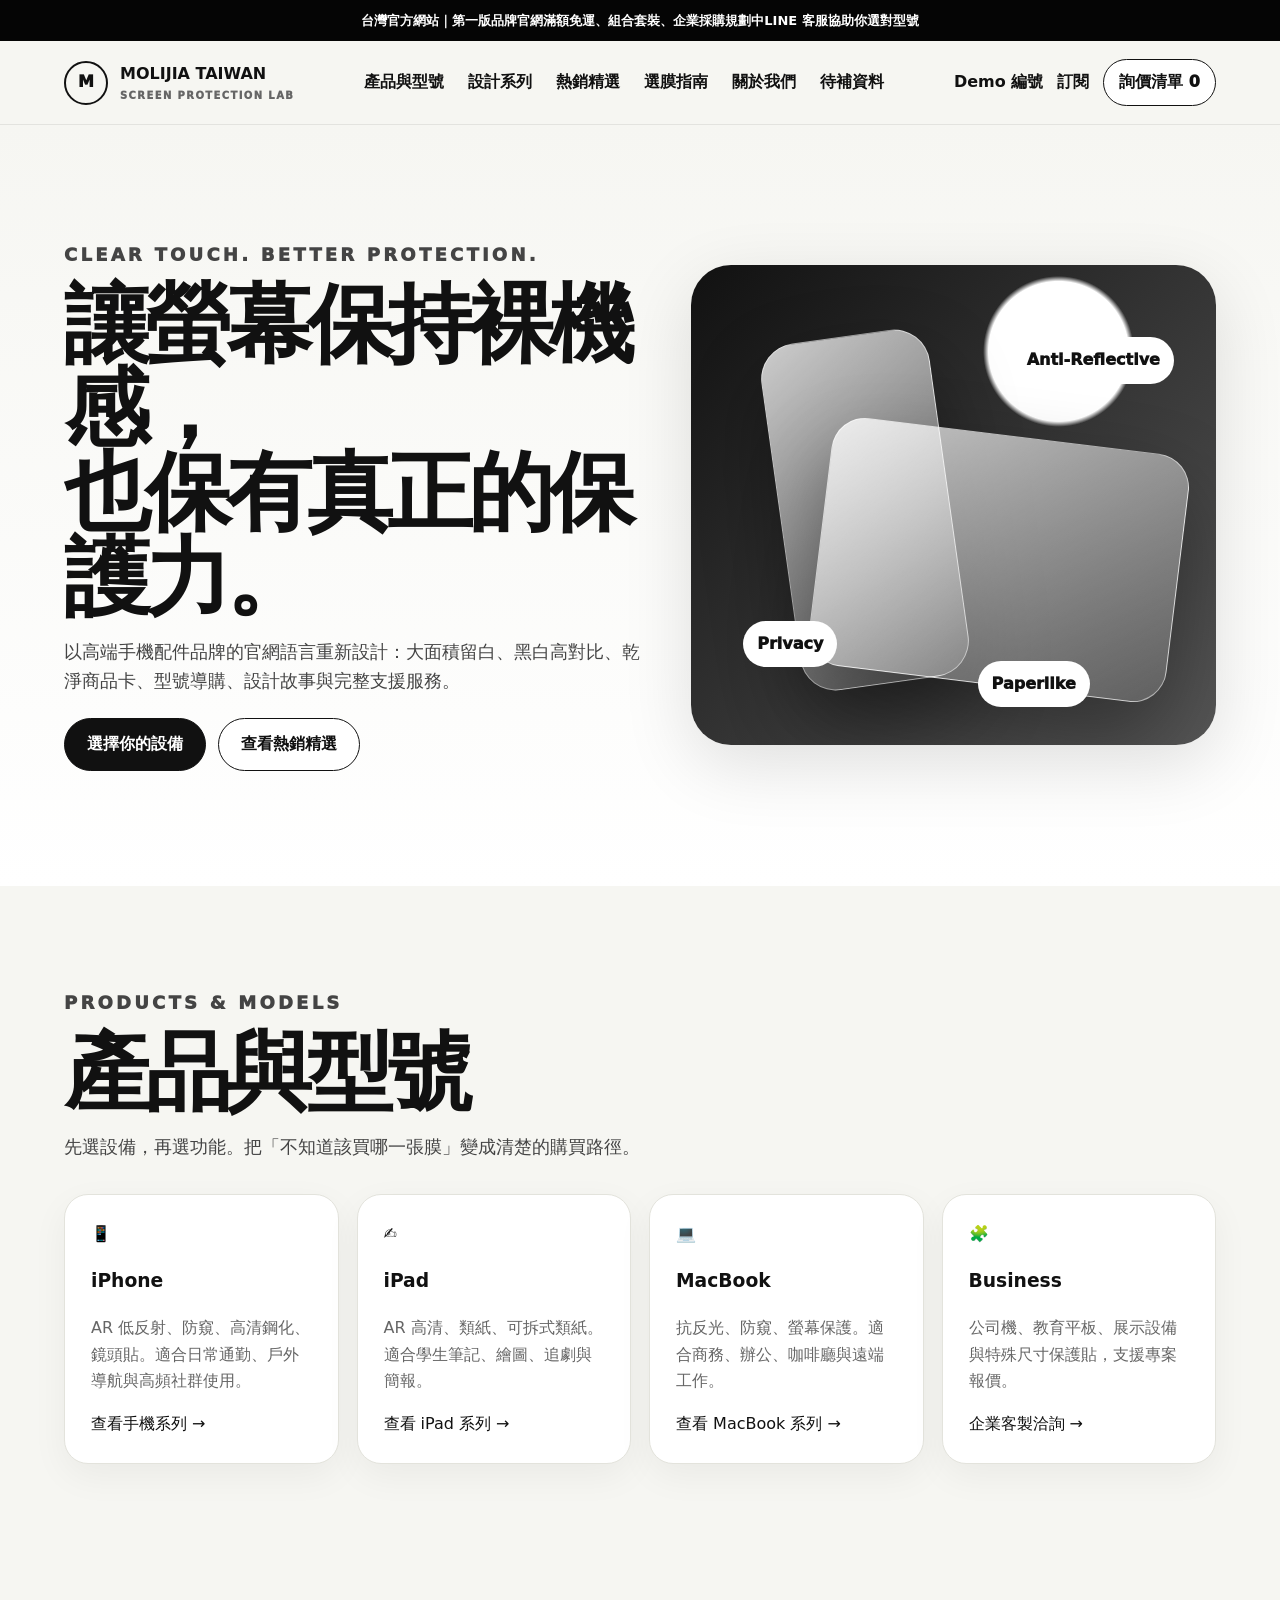
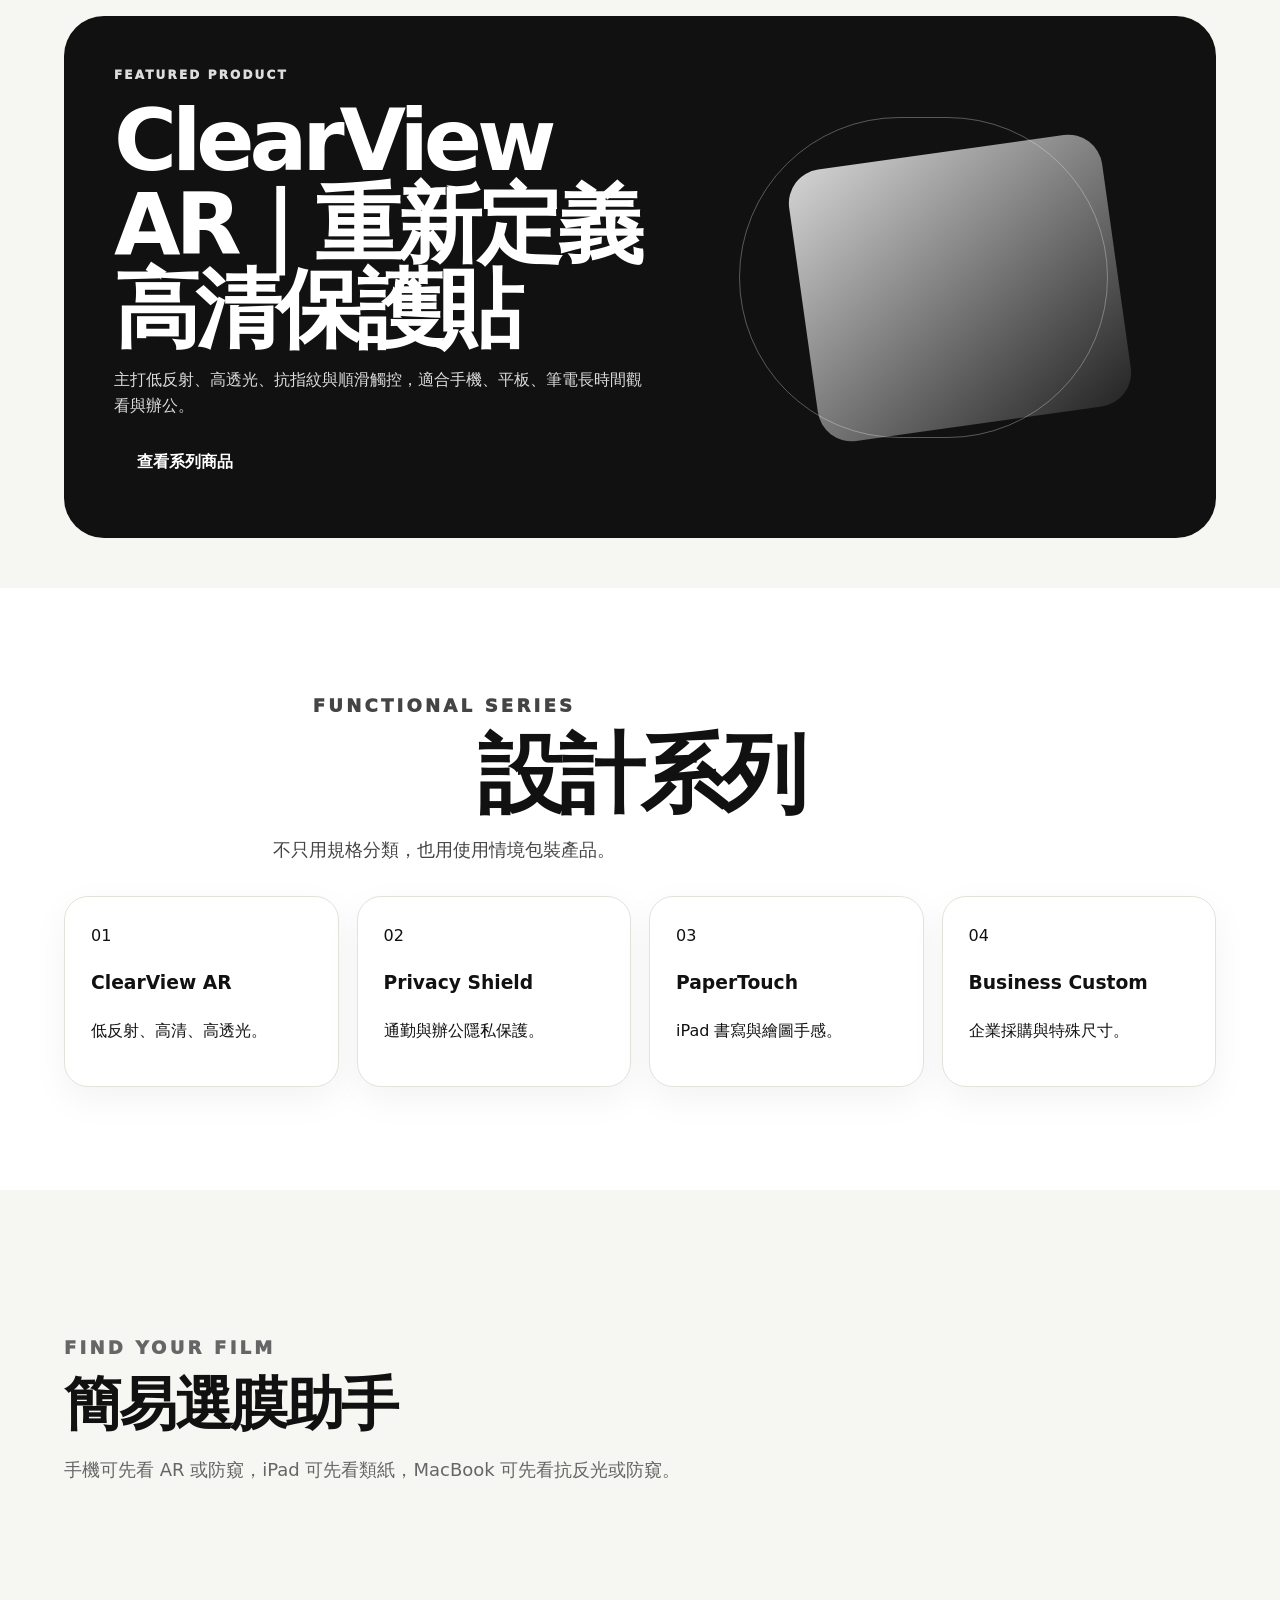
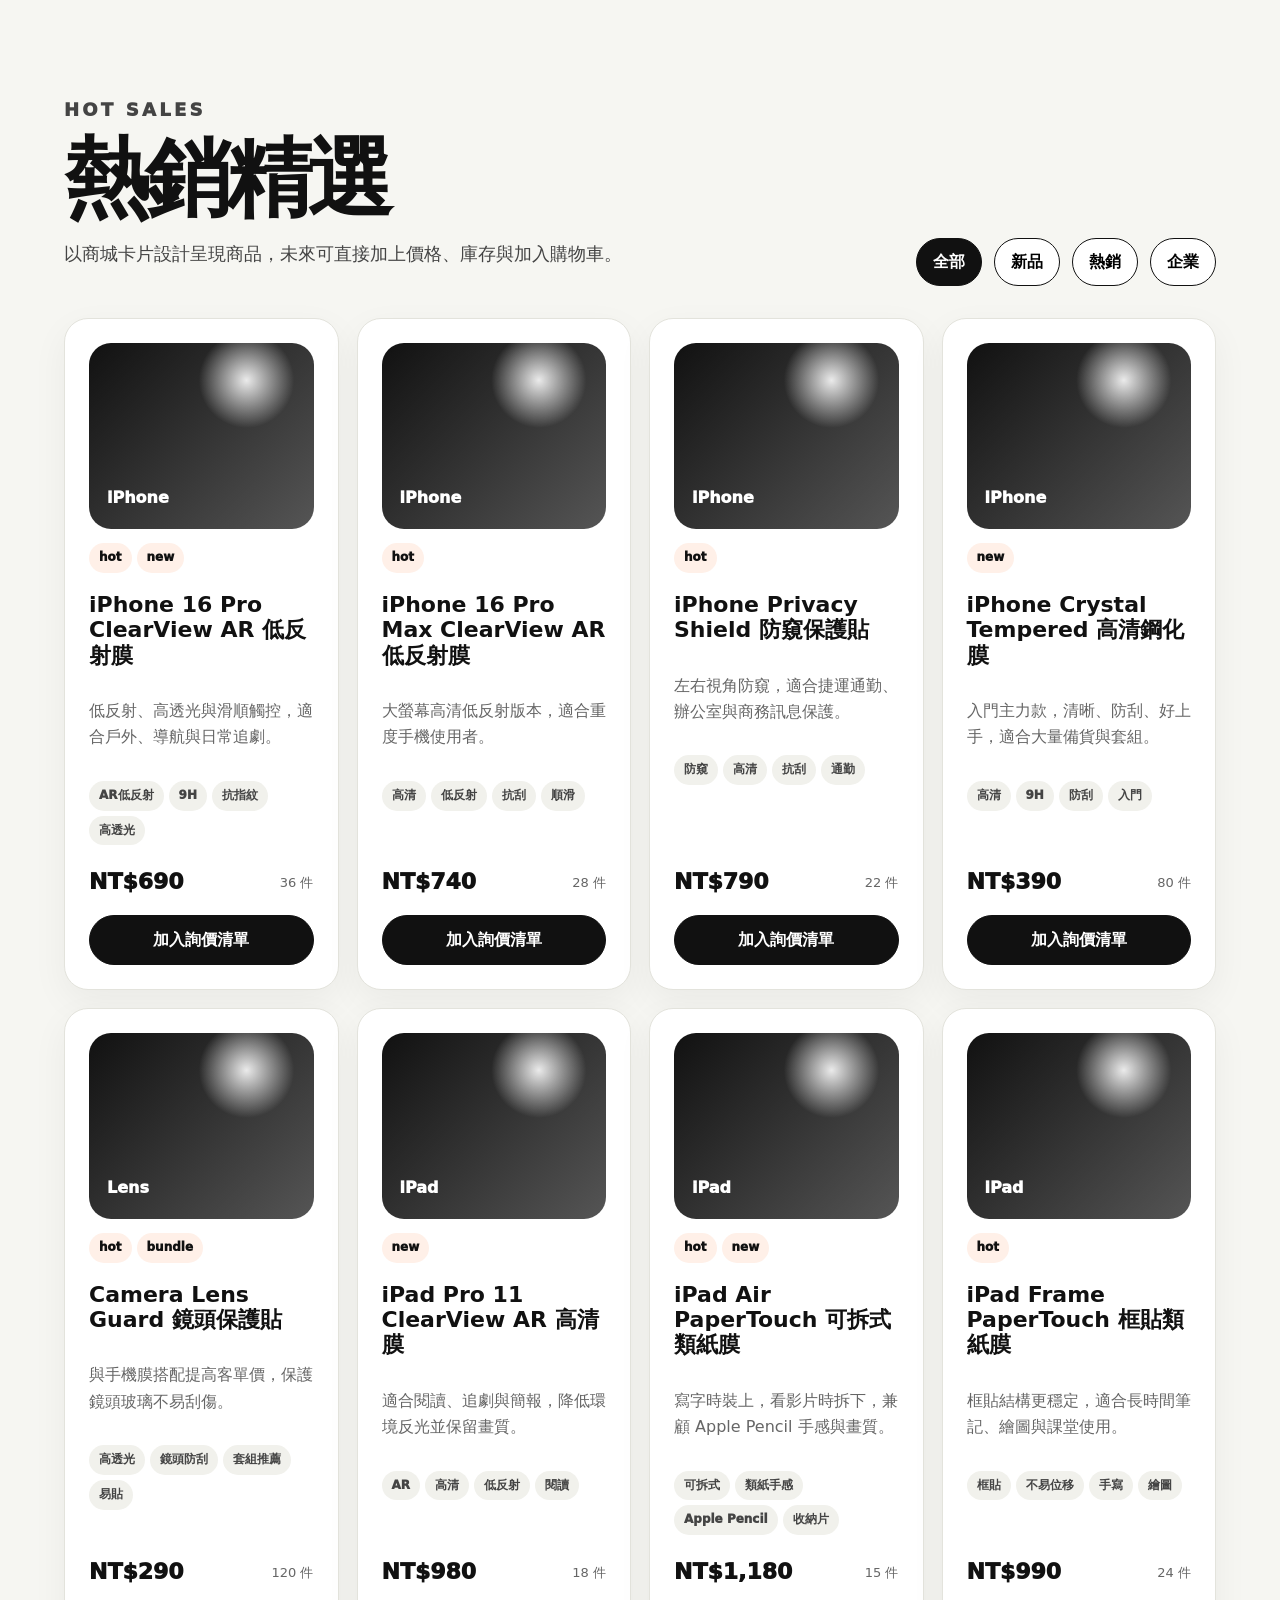
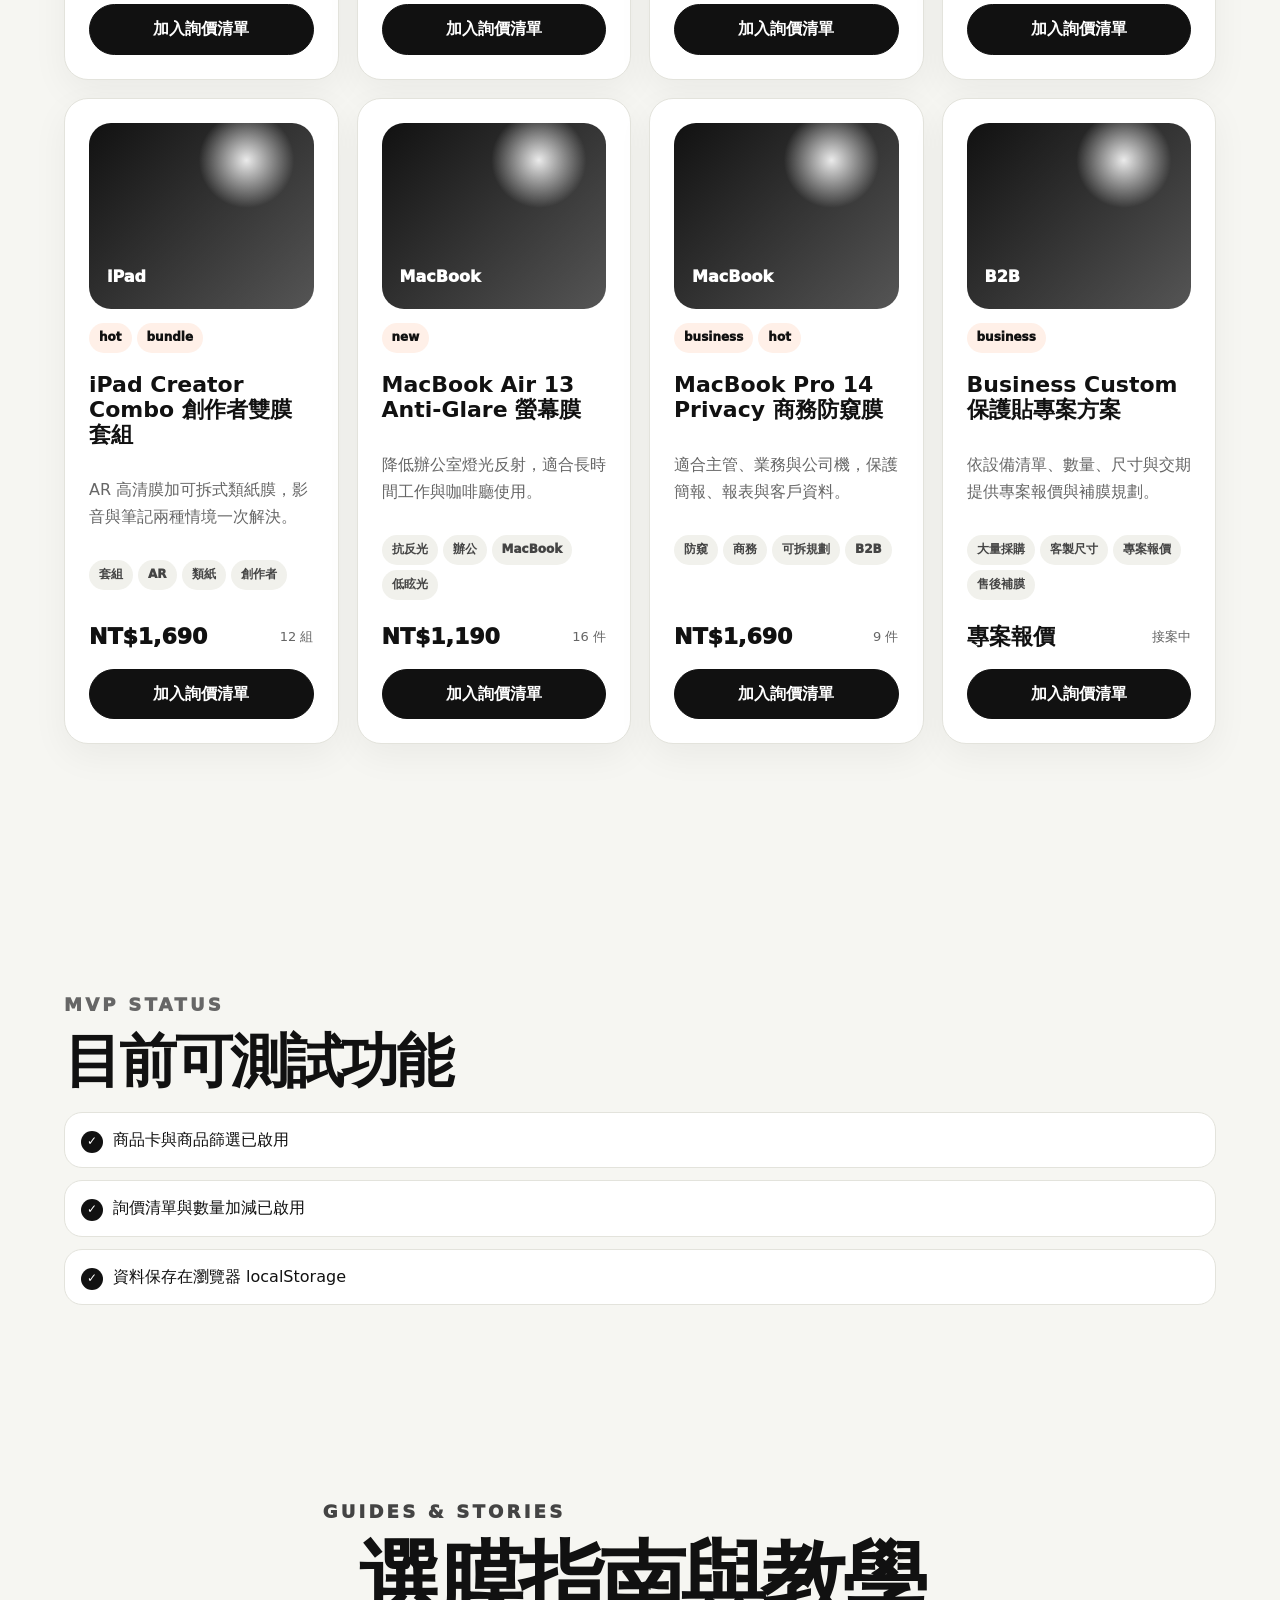
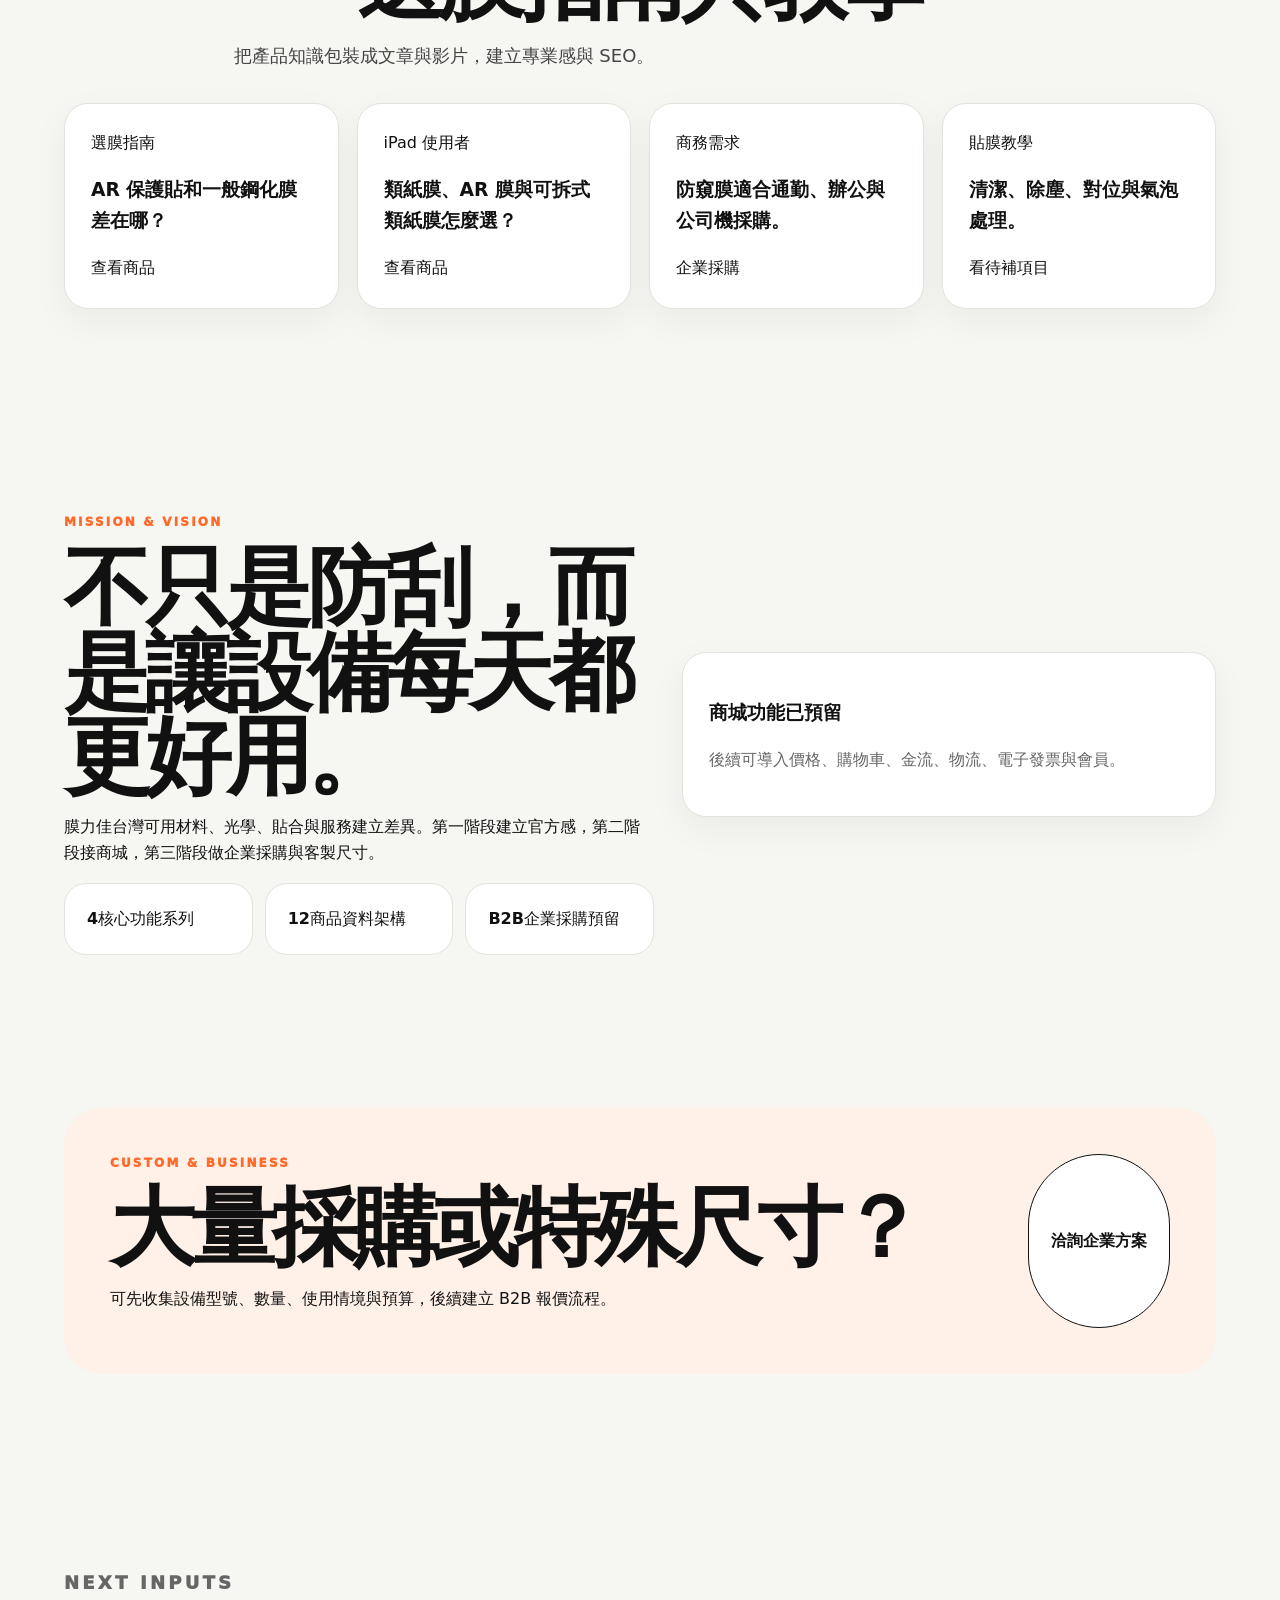
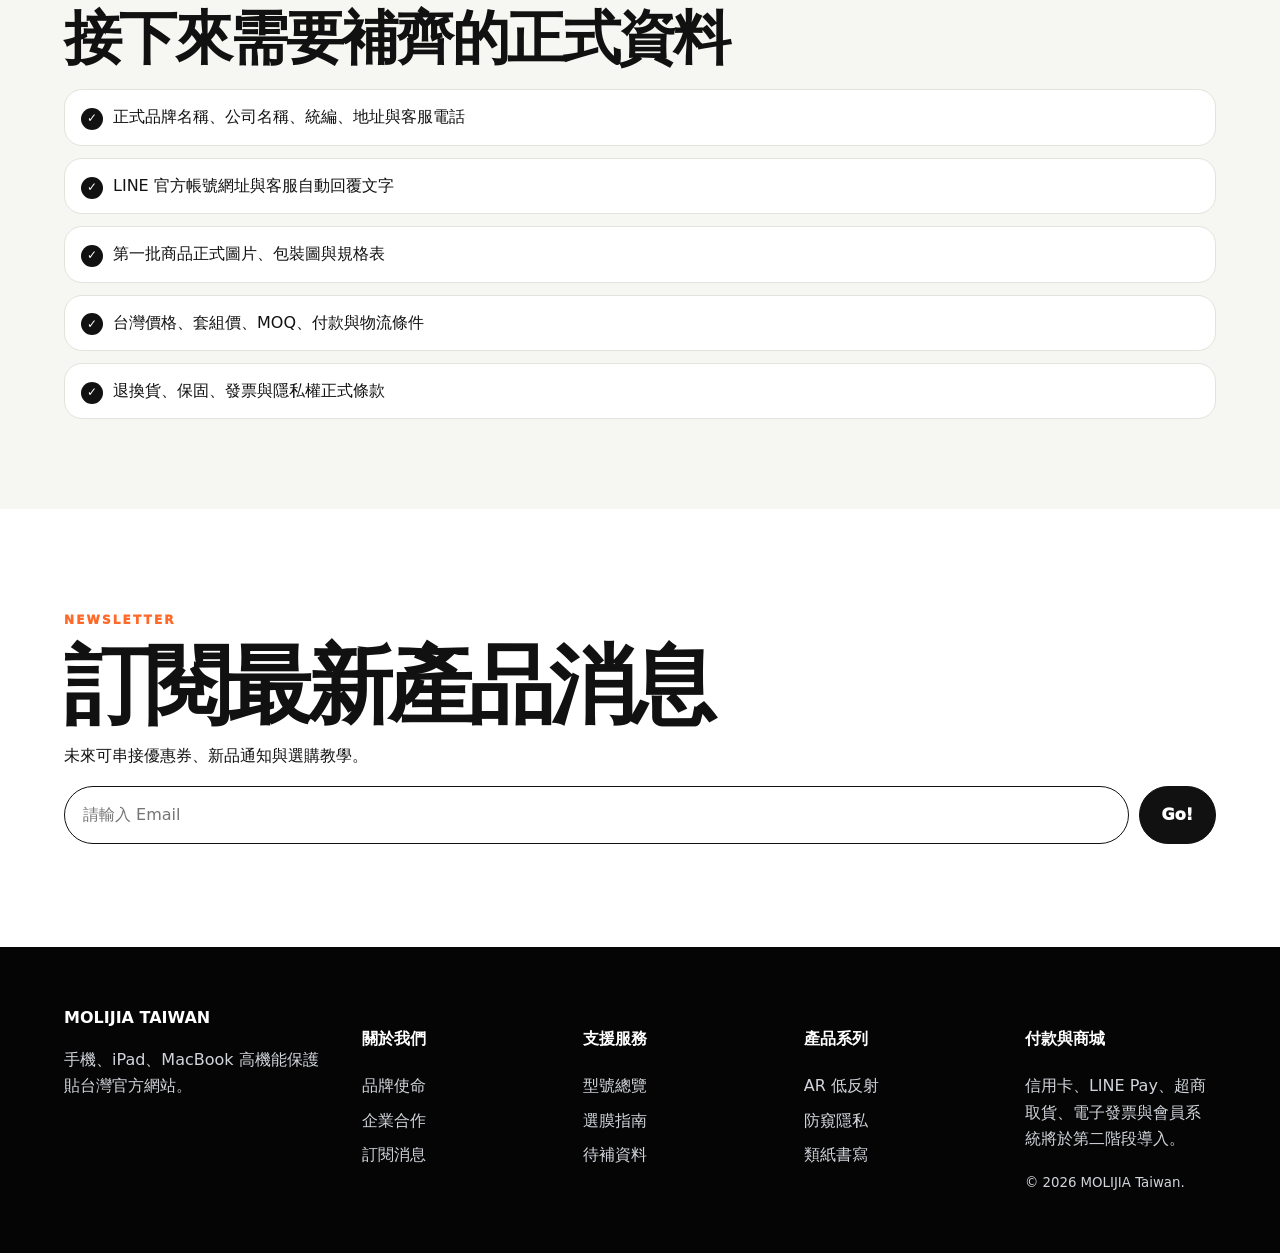
==== commit 1105f910: "Add demo code link to gh-pages home" ====
--- a/index.html
+++ b/index.html
@@ -16,7 +16,7 @@
       <div class='nav-item'><a href='#devices'>產品與型號</a><div class='mega'><a href='#devices'><b>iPhone</b><span>AR、防窺、高清鋼化、鏡頭貼</span></a><a href='#devices'><b>iPad</b><span>AR 高清、類紙、可拆式類紙</span></a><a href='#devices'><b>MacBook</b><span>抗反光、防窺、工作螢幕膜</span></a><a href='#business'><b>企業客製</b><span>教育、商務、展示機、大量採購</span></a></div></div>
       <a href='#series'>設計系列</a><a href='#products'>熱銷精選</a><a href='#learn'>選膜指南</a><a href='#story'>關於我們</a><a href='#todo'>待補資料</a>
     </nav>
-    <div class='header-actions'><a href='#newsletter'>訂閱</a><a class='cart' href='#products'>Cart 0</a></div>
+    <div class='header-actions'><a href='demo-code.html'>Demo 編號</a><a href='#newsletter'>訂閱</a><a class='cart' href='#products'>Cart 0</a></div>
   </header>
   <main>
     <section class='hero'><div class='hero-copy'><p class='kicker'>CLEAR TOUCH. BETTER PROTECTION.</p><h1>讓螢幕保持裸機感，<br />也保有真正的保護力。</h1><p class='hero-text'>以高端手機配件品牌的官網語言重新設計：大面積留白、黑白高對比、乾淨商品卡、型號導購、設計故事與完整支援服務。</p><div class='hero-actions'><a class='btn dark' href='#devices'>選擇你的設備</a><a class='btn light' href='#products'>查看熱銷精選</a></div></div><div class='hero-stage'><div class='glass glass-phone'></div><div class='glass glass-tablet'></div><span class='float-tag tag-a'>Anti-Reflective</span><span class='float-tag tag-b'>Privacy</span><span class='float-tag tag-c'>Paperlike</span></div></section>
